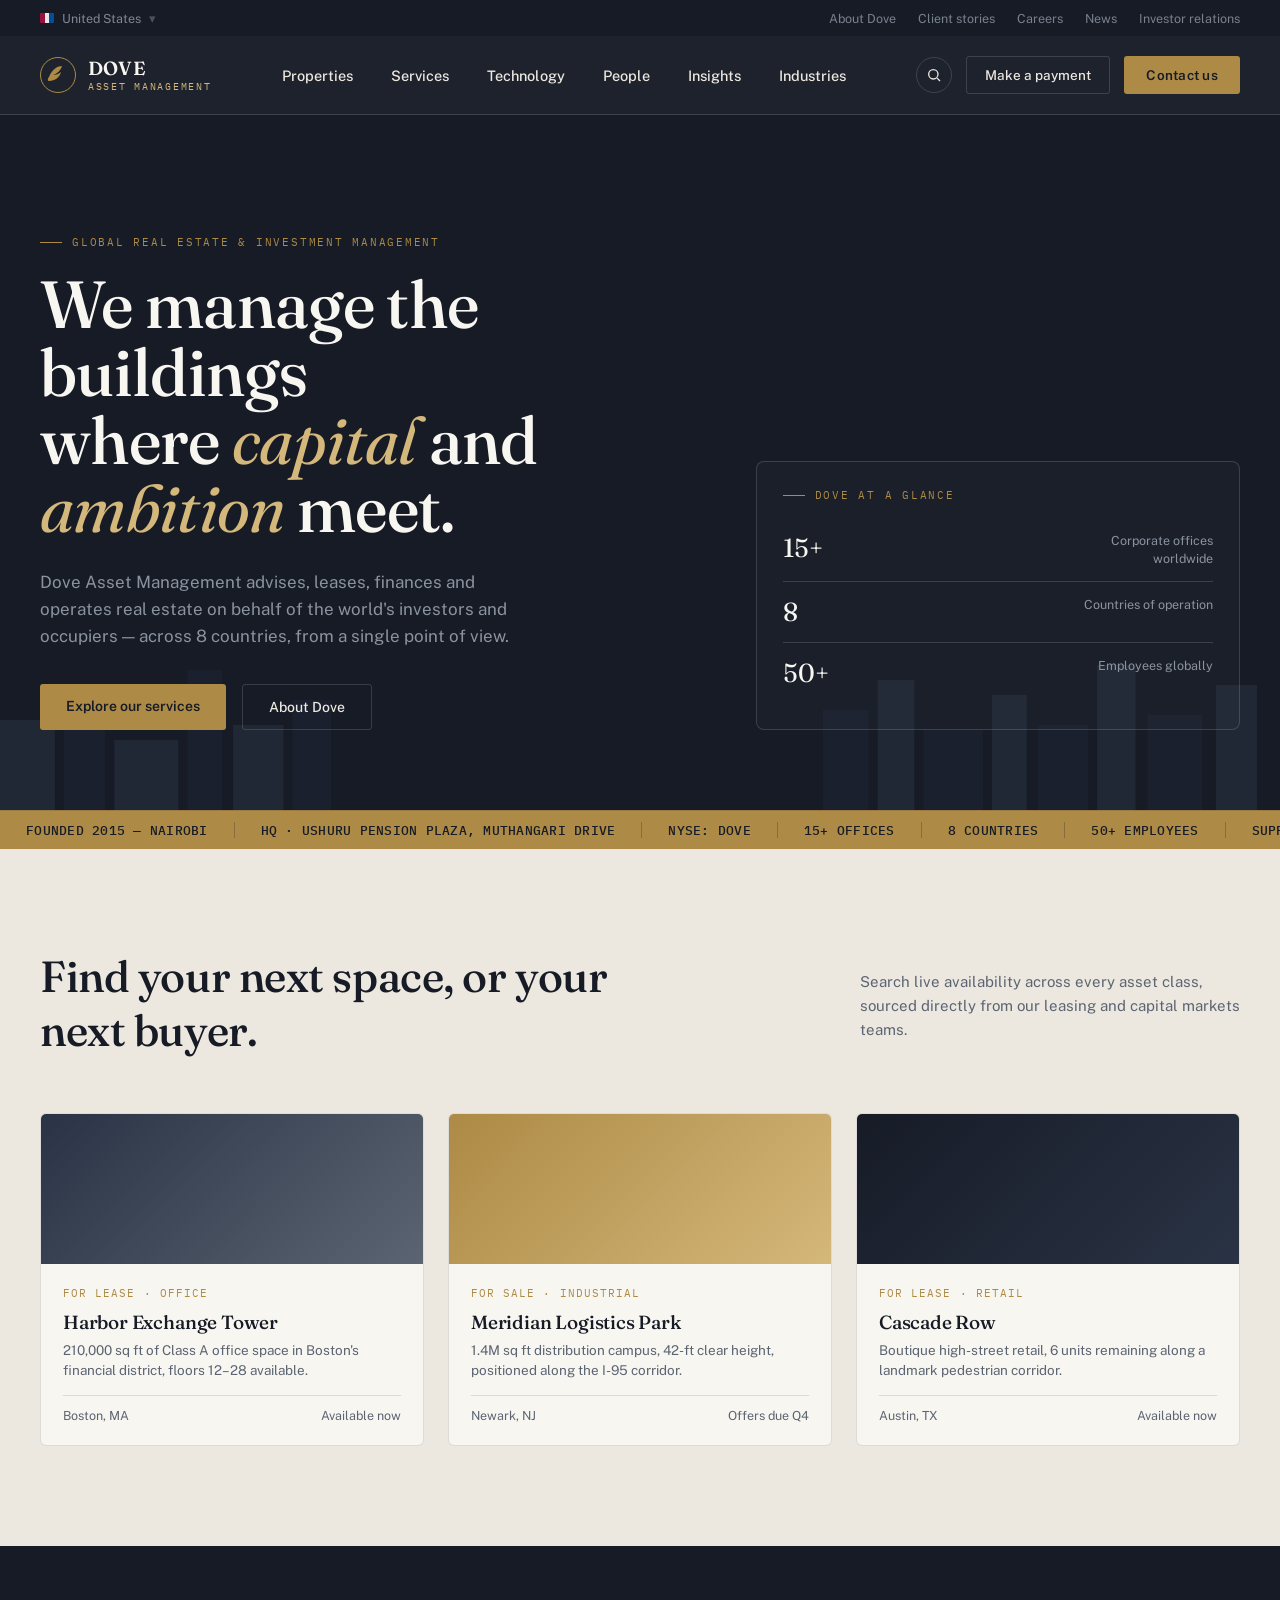
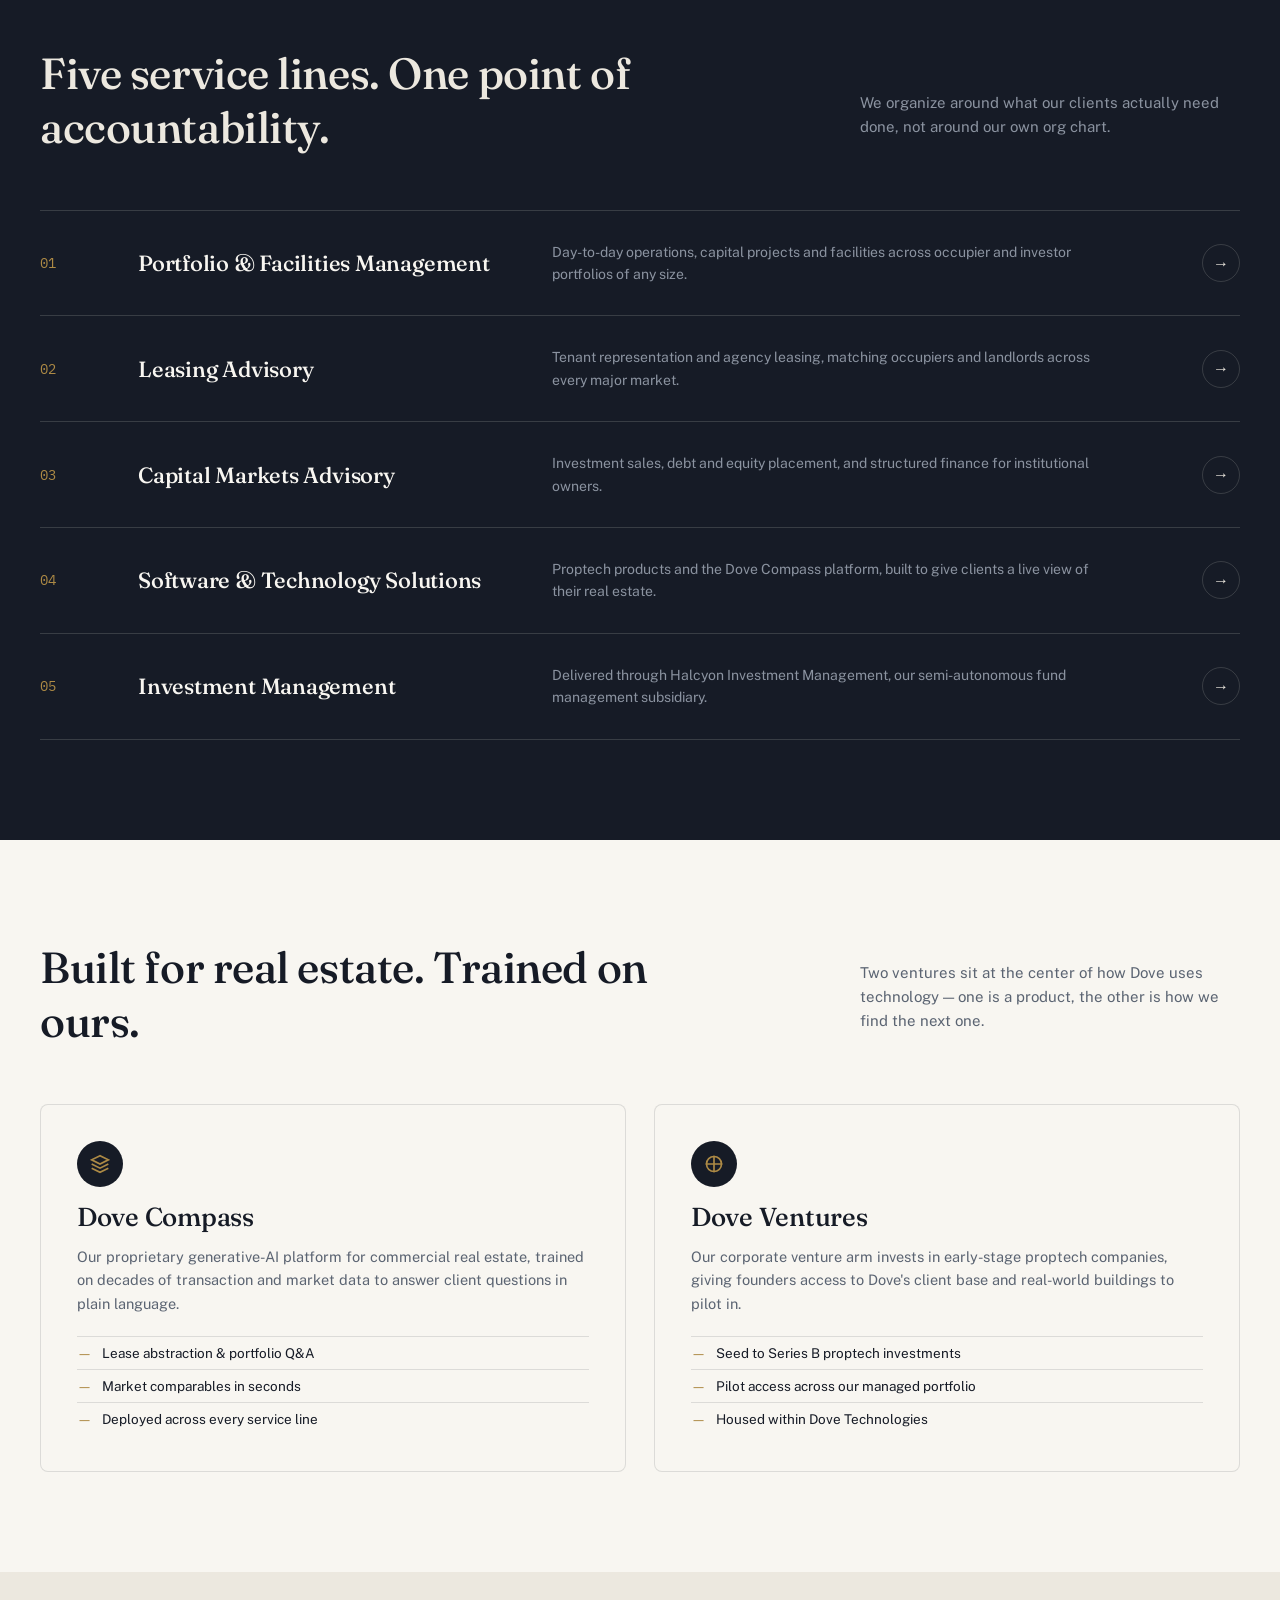
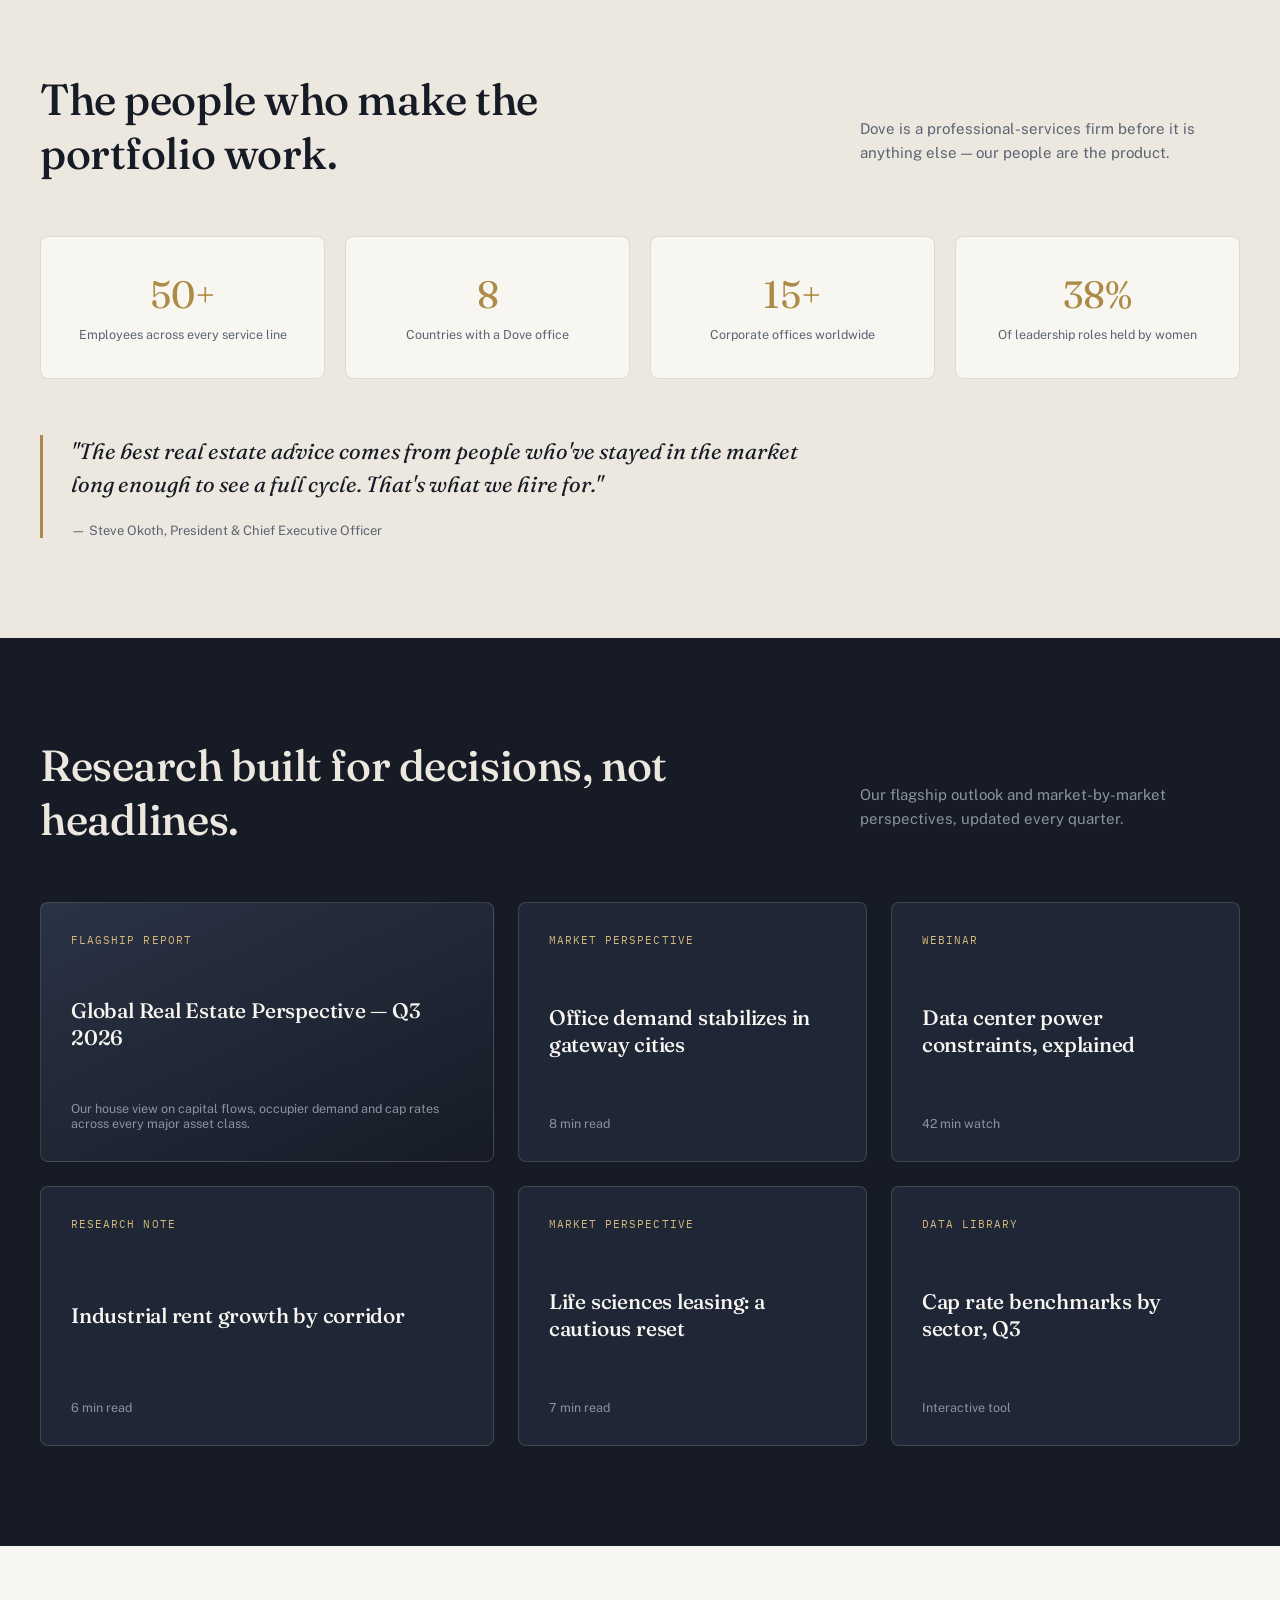
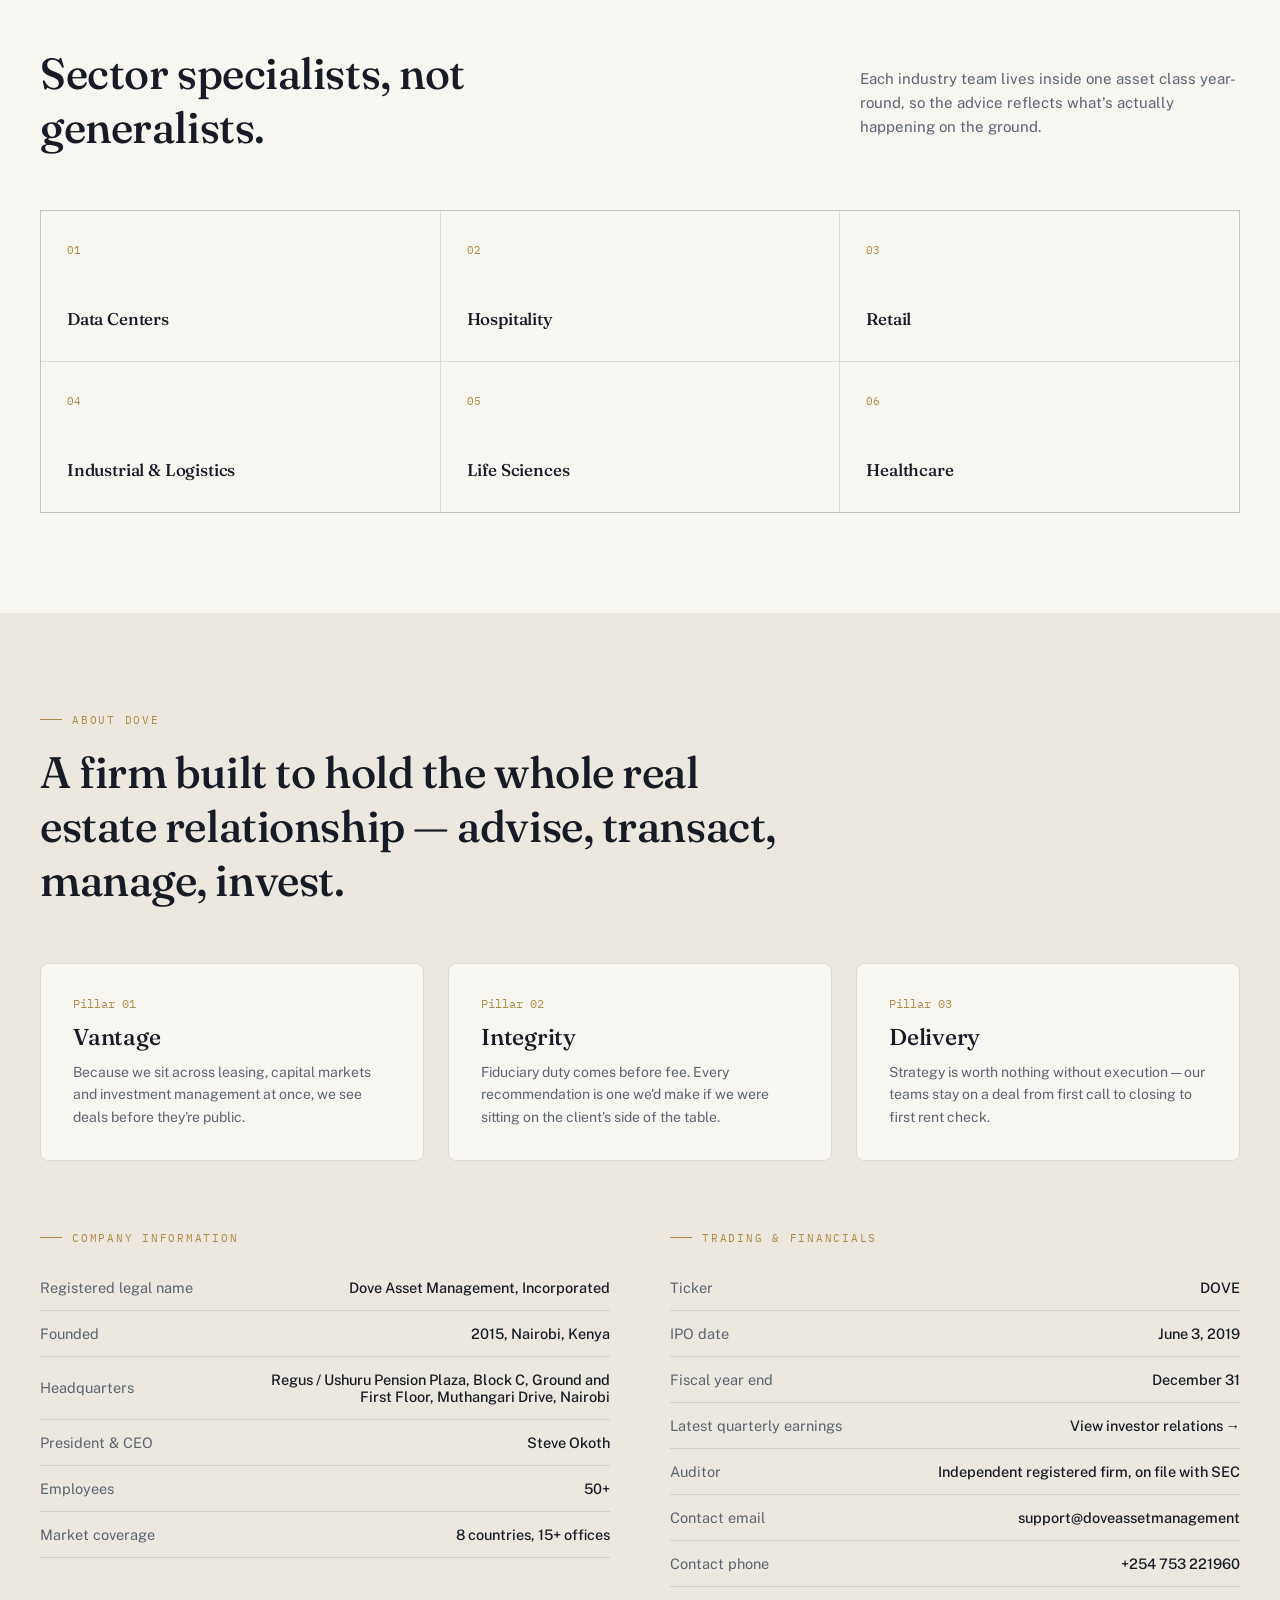
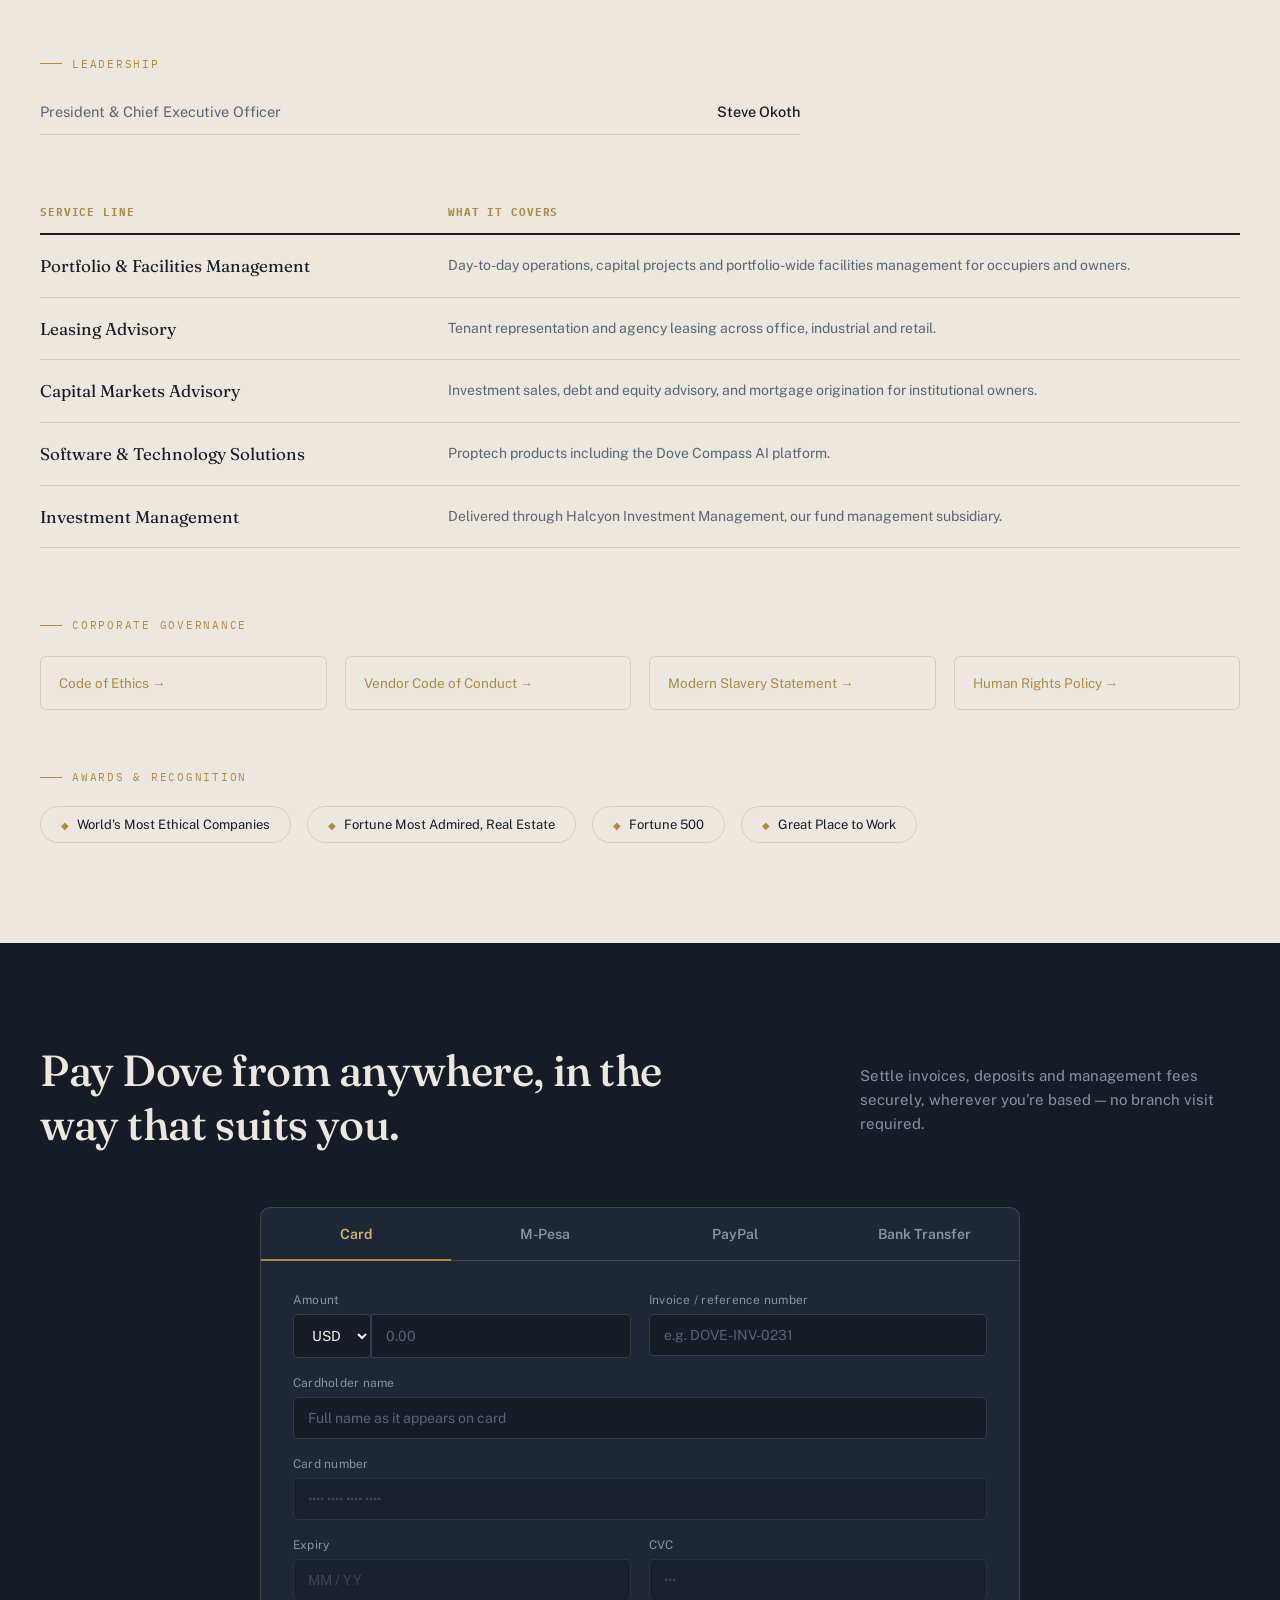
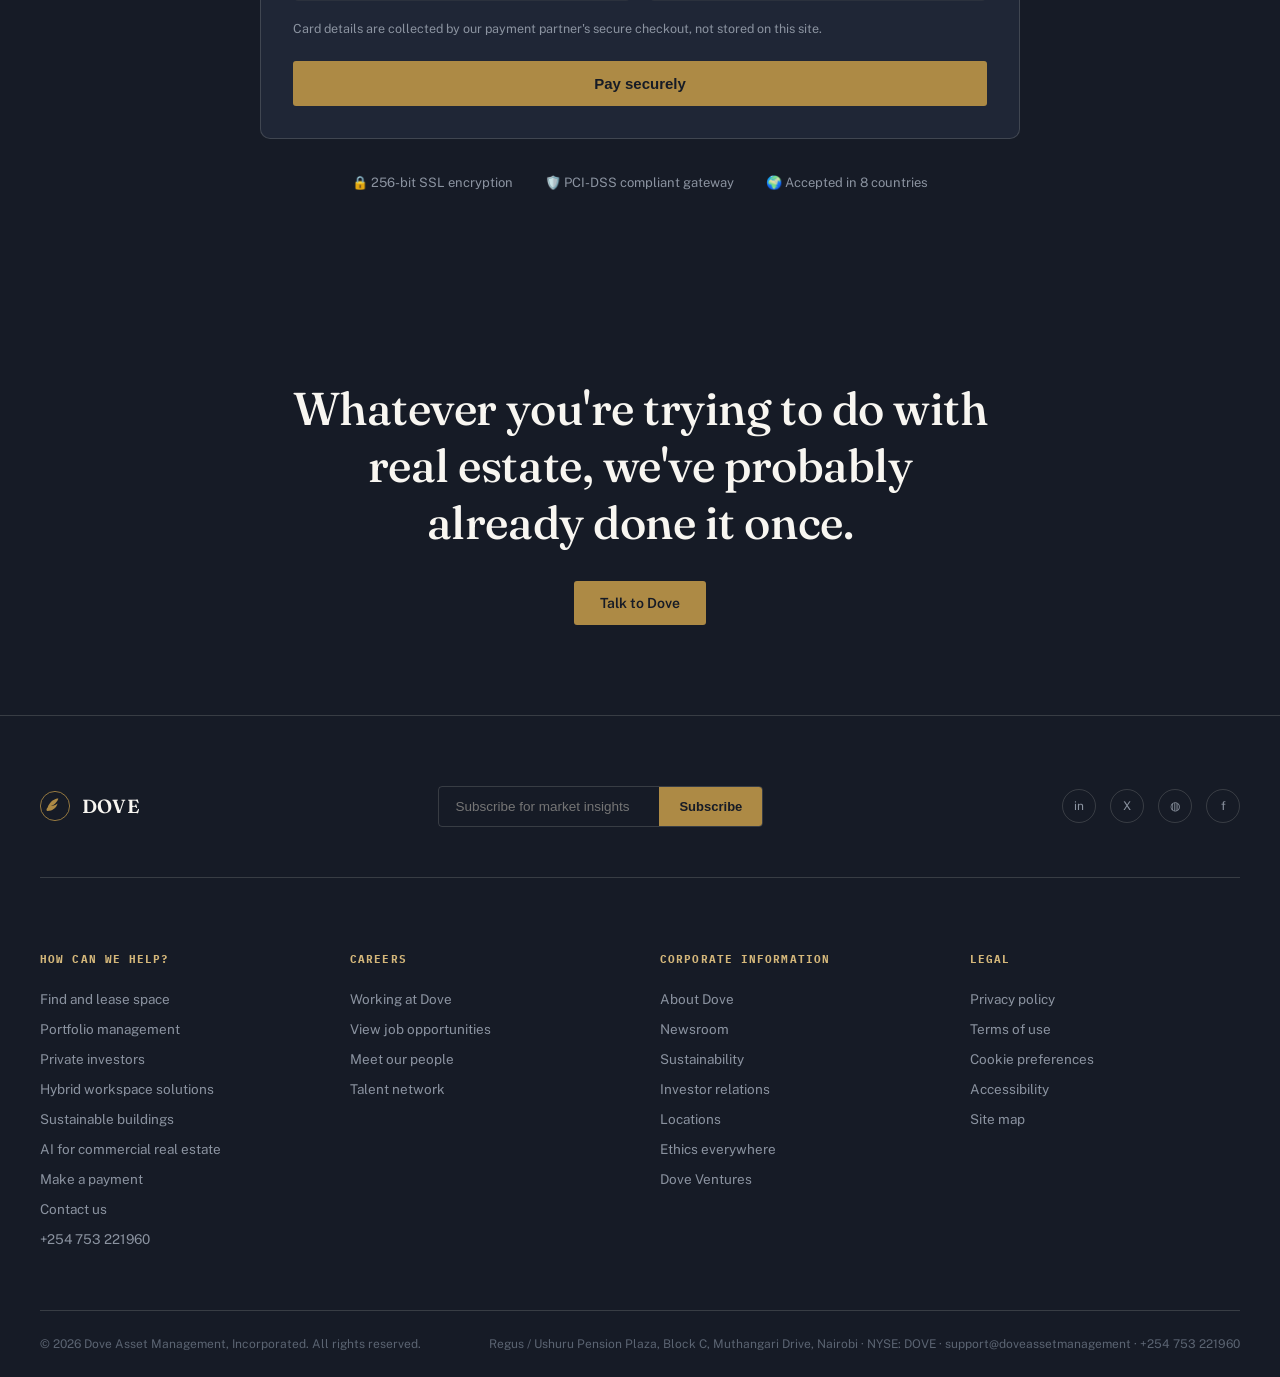
==== index.html @ ba1fab43 "Add files via upload" ====
<!DOCTYPE html>
<html lang="en">
<head>
<meta charset="UTF-8">
<meta name="viewport" content="width=device-width, initial-scale=1.0">
<title>Dove Asset Management — Global Real Estate &amp; Investment Management</title>
<link rel="preconnect" href="https://fonts.googleapis.com">
<link href="https://fonts.googleapis.com/css2?family=Fraunces:ital,opsz,wght@0,9..144,300;0,9..144,400;0,9..144,500;0,9..144,600;0,9..144,700;1,9..144,400&family=Public+Sans:wght@300;400;500;600;700&family=IBM+Plex+Mono:wght@400;500&display=swap" rel="stylesheet">
<link rel="stylesheet" href="css/style.css">
</head>
<body>

<div class="topbar">
  <div class="wrap">
    <div class="region"><span class="flag"></span> United States <span style="opacity:.5">▾</span></div>
    <div class="topbar-links">
      <a href="#about">About Dove</a>
      <a href="#insights">Client stories</a>
      <a href="#people">Careers</a>
      <a href="#insights">News</a>
      <a href="#about">Investor relations</a>
    </div>
  </div>
</div>

<header class="site" id="siteHeader">
  <div class="wrap nav-row">
    <a href="#home" class="logo">
      <svg width="36" height="36" viewBox="0 0 36 36" fill="none">
        <circle cx="18" cy="18" r="17.5" stroke="#AD8A45"/>
        <path d="M9 20c3-8 9-11 13-11-1 4-5 8-9 9 3 0 6-1 8-3-1 5-6 9-12 9-1 0-2-2 0-4z" fill="#AD8A45"/>
      </svg>
      <span class="logo-text">
        <span class="name">DOVE</span>
        <span class="tag">Asset Management</span>
      </span>
    </a>

    <nav class="main-menu">
      <div class="item">
        <a href="#properties">Properties</a>
        <div class="mega">
          <div>
            <h5>Find Space</h5>
            <ul>
              <li><a href="#properties">Search listings for lease</a></li>
              <li><a href="#properties">Search listings for sale</a></li>
              <li><a href="#properties">Office space</a></li>
              <li><a href="#properties">Industrial &amp; logistics</a></li>
              <li><a href="#properties">Retail space</a></li>
            </ul>
          </div>
          <div class="promo">
            <div class="eyebrow">Dove Marketplace</div>
            <p>Browse live availability across our markets, updated directly from our leasing teams.</p>
          </div>
        </div>
      </div>

      <div class="item">
        <a href="#services">Services</a>
        <div class="mega">
          <div>
            <h5>Service Lines</h5>
            <ul>
              <li><a href="#services">Portfolio &amp; Facilities Management</a></li>
              <li><a href="#services">Leasing Advisory</a></li>
              <li><a href="#services">Capital Markets Advisory</a></li>
              <li><a href="#services">Software &amp; Technology Solutions</a></li>
              <li><a href="#services">Investment Management</a></li>
            </ul>
          </div>
          <div class="promo">
            <div class="eyebrow">Halcyon IM</div>
            <p>Our institutional investment arm manages real assets on behalf of pension funds, sovereign wealth and endowments.</p>
          </div>
        </div>
      </div>

      <div class="item">
        <a href="#technology">Technology</a>
        <div class="mega">
          <div>
            <h5>Proptech</h5>
            <ul>
              <li><a href="#technology">Dove Compass — AI platform</a></li>
              <li><a href="#technology">Dove Ventures</a></li>
              <li><a href="#technology">Building intelligence tools</a></li>
              <li><a href="#technology">Portfolio analytics</a></li>
            </ul>
          </div>
          <div class="promo">
            <div class="eyebrow">Dove Compass</div>
            <p>A generative-AI platform trained on our transaction history, built to answer real estate questions in seconds.</p>
          </div>
        </div>
      </div>

      <div class="item">
        <a href="#people">People</a>
        <div class="mega">
          <div>
            <h5>Our People</h5>
            <ul>
              <li><a href="#people">Life at Dove</a></li>
              <li><a href="#people">Career stories</a></li>
              <li><a href="#people">Talent network</a></li>
              <li><a href="#people">Leadership</a></li>
            </ul>
          </div>
          <div class="promo">
            <div class="eyebrow">Talent Network</div>
            <p>Join a network of 50+ professionals working across 8 countries.</p>
          </div>
        </div>
      </div>

      <div class="item">
        <a href="#insights">Insights</a>
        <div class="mega">
          <div>
            <h5>Research</h5>
            <ul>
              <li><a href="#insights">Global Real Estate Perspective</a></li>
              <li><a href="#insights">Market perspectives</a></li>
              <li><a href="#insights">Webinars</a></li>
              <li><a href="#insights">Data library</a></li>
            </ul>
          </div>
          <div class="promo">
            <div class="eyebrow">Flagship Report</div>
            <p>Our quarterly outlook on capital flows, occupier demand and pricing across every major asset class.</p>
          </div>
        </div>
      </div>

      <div class="item">
        <a href="#industries">Industries</a>
        <div class="mega">
          <div>
            <h5>Sector Expertise</h5>
            <ul>
              <li><a href="#industries">Data centers</a></li>
              <li><a href="#industries">Hospitality</a></li>
              <li><a href="#industries">Retail</a></li>
              <li><a href="#industries">Industrial</a></li>
              <li><a href="#industries">Life sciences</a></li>
            </ul>
          </div>
          <div class="promo">
            <div class="eyebrow">Sector Desk</div>
            <p>Specialists who live inside one industry, not generalists spread across every asset type.</p>
          </div>
        </div>
      </div>
    </nav>

    <div class="nav-actions">
      <button class="icon-btn" aria-label="Search">
        <svg width="16" height="16" viewBox="0 0 24 24" fill="none" stroke="currentColor" stroke-width="2"><circle cx="11" cy="11" r="7"/><line x1="21" y1="21" x2="16.65" y2="16.65"/></svg>
      </button>
      <a href="#payments" class="btn-ghost" style="padding:10px 18px;font-size:13.5px;">Make a payment</a>
      <a href="mailto:support@doveassetmanagement" class="btn-contact" style="display:inline-flex;align-items:center;">Contact us</a>
      <button class="burger" aria-label="Menu">
        <svg width="24" height="24" viewBox="0 0 24 24" fill="none" stroke="currentColor" stroke-width="2"><line x1="3" y1="6" x2="21" y2="6"/><line x1="3" y1="12" x2="21" y2="12"/><line x1="3" y1="18" x2="21" y2="18"/></svg>
      </button>
    </div>
  </div>
</header>

<!-- ============ HERO ============ -->
<section class="hero" id="home">
  <div class="wrap">
    <div class="hero-grid">
      <div>
        <div class="eyebrow" style="margin-bottom:22px;">Global Real Estate &amp; Investment Management</div>
        <h1>We manage the buildings<br>where <em>capital</em> and<br><em>ambition</em> meet.</h1>
        <p class="lede">Dove Asset Management advises, leases, finances and operates real estate on behalf of the world's investors and occupiers — across 8 countries, from a single point of view.</p>
        <div class="hero-ctas">
          <a href="#services" class="btn-primary">Explore our services</a>
          <a href="#about" class="btn-ghost">About Dove</a>
        </div>
      </div>
      <div class="hero-panel">
        <div class="eyebrow">Dove at a glance</div>
        <div class="hero-stat-row"><span class="num mono">15+</span><span class="lbl">Corporate offices worldwide</span></div>
        <div class="hero-stat-row"><span class="num mono">8</span><span class="lbl">Countries of operation</span></div>
        <div class="hero-stat-row"><span class="num mono">50+</span><span class="lbl">Employees globally</span></div>
      </div>
    </div>
  </div>
  <svg class="skyline" viewBox="0 0 1400 180" preserveAspectRatio="none">
    <rect x="0" y="90" width="60" height="90" fill="#2A3345"/>
    <rect x="70" y="60" width="45" height="120" fill="#1F2636"/>
    <rect x="125" y="110" width="70" height="70" fill="#2A3345"/>
    <rect x="205" y="40" width="38" height="140" fill="#1F2636"/>
    <rect x="255" y="95" width="55" height="85" fill="#2A3345"/>
    <rect x="320" y="70" width="42" height="110" fill="#1F2636"/>
    <rect x="900" y="80" width="50" height="100" fill="#1F2636"/>
    <rect x="960" y="50" width="40" height="130" fill="#2A3345"/>
    <rect x="1010" y="100" width="65" height="80" fill="#1F2636"/>
    <rect x="1085" y="65" width="38" height="115" fill="#2A3345"/>
    <rect x="1135" y="95" width="55" height="85" fill="#1F2636"/>
    <rect x="1200" y="35" width="42" height="145" fill="#2A3345"/>
    <rect x="1255" y="85" width="60" height="95" fill="#1F2636"/>
    <rect x="1330" y="55" width="45" height="125" fill="#2A3345"/>
  </svg>
</section>

<div class="ticker-wrap">
  <div class="ticker">
    <span>FOUNDED 2015 — NAIROBI</span>
    <span>HQ · USHURU PENSION PLAZA, MUTHANGARI DRIVE</span>
    <span>NYSE: DOVE</span>
    <span>15+ OFFICES</span>
    <span>8 COUNTRIES</span>
    <span>50+ EMPLOYEES</span>
    <span>SUPPORT@DOVEASSETMANAGEMENT</span>
    <span>+254 753 221960</span>
    <span>FOUNDED 2015 — NAIROBI</span>
    <span>HQ · USHURU PENSION PLAZA, MUTHANGARI DRIVE</span>
    <span>NYSE: DOVE</span>
    <span>15+ OFFICES</span>
    <span>8 COUNTRIES</span>
    <span>50+ EMPLOYEES</span>
    <span>SUPPORT@DOVEASSETMANAGEMENT</span>
    <span>+254 753 221960</span>
  </div>
</div>

<!-- ============ PROPERTIES ============ -->
<section class="stone" id="properties">
  <div class="wrap">
    <div class="section-head reveal">
      <h2>Find your next space, or your next buyer.</h2>
      <p>Search live availability across every asset class, sourced directly from our leasing and capital markets teams.</p>
    </div>
    <div class="prop-grid">
      <div class="prop-card reveal">
        <div class="prop-thumb"></div>
        <div class="prop-body">
          <div class="prop-tag">For lease · Office</div>
          <h4>Harbor Exchange Tower</h4>
          <p>210,000 sq ft of Class A office space in Boston's financial district, floors 12–28 available.</p>
          <div class="prop-meta"><span>Boston, MA</span><span>Available now</span></div>
        </div>
      </div>
      <div class="prop-card reveal">
        <div class="prop-thumb"></div>
        <div class="prop-body">
          <div class="prop-tag">For sale · Industrial</div>
          <h4>Meridian Logistics Park</h4>
          <p>1.4M sq ft distribution campus, 42-ft clear height, positioned along the I-95 corridor.</p>
          <div class="prop-meta"><span>Newark, NJ</span><span>Offers due Q4</span></div>
        </div>
      </div>
      <div class="prop-card reveal">
        <div class="prop-thumb"></div>
        <div class="prop-body">
          <div class="prop-tag">For lease · Retail</div>
          <h4>Cascade Row</h4>
          <p>Boutique high-street retail, 6 units remaining along a landmark pedestrian corridor.</p>
          <div class="prop-meta"><span>Austin, TX</span><span>Available now</span></div>
        </div>
      </div>
    </div>
  </div>
</section>

<!-- ============ SERVICES ============ -->
<section class="dark" id="services">
  <div class="wrap">
    <div class="section-head reveal">
      <h2>Five service lines. One point of accountability.</h2>
      <p style="color:var(--slate-light);">We organize around what our clients actually need done, not around our own org chart.</p>
    </div>
    <div class="service-list">
      <div class="service-row reveal">
        <span class="idx">01</span>
        <h3>Portfolio &amp; Facilities Management</h3>
        <p>Day-to-day operations, capital projects and facilities across occupier and investor portfolios of any size.</p>
        <span class="arrow">→</span>
      </div>
      <div class="service-row reveal">
        <span class="idx">02</span>
        <h3>Leasing Advisory</h3>
        <p>Tenant representation and agency leasing, matching occupiers and landlords across every major market.</p>
        <span class="arrow">→</span>
      </div>
      <div class="service-row reveal">
        <span class="idx">03</span>
        <h3>Capital Markets Advisory</h3>
        <p>Investment sales, debt and equity placement, and structured finance for institutional owners.</p>
        <span class="arrow">→</span>
      </div>
      <div class="service-row reveal">
        <span class="idx">04</span>
        <h3>Software &amp; Technology Solutions</h3>
        <p>Proptech products and the Dove Compass platform, built to give clients a live view of their real estate.</p>
        <span class="arrow">→</span>
      </div>
      <div class="service-row reveal">
        <span class="idx">05</span>
        <h3>Investment Management</h3>
        <p>Delivered through Halcyon Investment Management, our semi-autonomous fund management subsidiary.</p>
        <span class="arrow">→</span>
      </div>
    </div>
  </div>
</section>

<!-- ============ TECHNOLOGY ============ -->
<section id="technology">
  <div class="wrap">
    <div class="section-head reveal">
      <h2>Built for real estate. Trained on ours.</h2>
      <p>Two ventures sit at the center of how Dove uses technology — one is a product, the other is how we find the next one.</p>
    </div>
    <div class="tech-grid">
      <div class="tech-card reveal">
        <div class="tech-mark"><svg width="20" height="20" viewBox="0 0 24 24" fill="none" stroke="#AD8A45" stroke-width="2"><path d="M12 2L2 7l10 5 10-5-10-5z"/><path d="M2 17l10 5 10-5"/><path d="M2 12l10 5 10-5"/></svg></div>
        <h3>Dove Compass</h3>
        <p>Our proprietary generative-AI platform for commercial real estate, trained on decades of transaction and market data to answer client questions in plain language.</p>
        <ul class="tech-list">
          <li>Lease abstraction &amp; portfolio Q&amp;A</li>
          <li>Market comparables in seconds</li>
          <li>Deployed across every service line</li>
        </ul>
      </div>
      <div class="tech-card reveal">
        <div class="tech-mark"><svg width="20" height="20" viewBox="0 0 24 24" fill="none" stroke="#AD8A45" stroke-width="2"><path d="M12 2v20M2 12h20"/><circle cx="12" cy="12" r="9"/></svg></div>
        <h3>Dove Ventures</h3>
        <p>Our corporate venture arm invests in early-stage proptech companies, giving founders access to Dove's client base and real-world buildings to pilot in.</p>
        <ul class="tech-list">
          <li>Seed to Series B proptech investments</li>
          <li>Pilot access across our managed portfolio</li>
          <li>Housed within Dove Technologies</li>
        </ul>
      </div>
    </div>
  </div>
</section>

<!-- ============ PEOPLE ============ -->
<section class="stone" id="people">
  <div class="wrap">
    <div class="section-head reveal">
      <h2>The people who make the portfolio work.</h2>
      <p>Dove is a professional-services firm before it is anything else — our people are the product.</p>
    </div>
    <div class="people-grid">
      <div class="people-stat reveal"><div class="n mono">50+</div><div class="l">Employees across every service line</div></div>
      <div class="people-stat reveal"><div class="n mono">8</div><div class="l">Countries with a Dove office</div></div>
      <div class="people-stat reveal"><div class="n mono">15+</div><div class="l">Corporate offices worldwide</div></div>
      <div class="people-stat reveal"><div class="n mono">38%</div><div class="l">Of leadership roles held by women</div></div>
    </div>
    <div class="people-quote reveal">
      <p>"The best real estate advice comes from people who've stayed in the market long enough to see a full cycle. That's what we hire for."</p>
      <span>— Steve Okoth, President &amp; Chief Executive Officer</span>
    </div>
  </div>
</section>

<!-- ============ INSIGHTS ============ -->
<section class="dark" id="insights">
  <div class="wrap">
    <div class="section-head reveal">
      <h2>Research built for decisions, not headlines.</h2>
      <p style="color:var(--slate-light);">Our flagship outlook and market-by-market perspectives, updated every quarter.</p>
    </div>
    <div class="insight-grid">
      <div class="insight-card feature reveal">
        <div class="type">Flagship Report</div>
        <h4>Global Real Estate Perspective — Q3 2026</h4>
        <div class="rd">Our house view on capital flows, occupier demand and cap rates across every major asset class.</div>
      </div>
      <div class="insight-card reveal">
        <div class="type">Market Perspective</div>
        <h4>Office demand stabilizes in gateway cities</h4>
        <div class="rd">8 min read</div>
      </div>
      <div class="insight-card reveal">
        <div class="type">Webinar</div>
        <h4>Data center power constraints, explained</h4>
        <div class="rd">42 min watch</div>
      </div>
      <div class="insight-card reveal">
        <div class="type">Research Note</div>
        <h4>Industrial rent growth by corridor</h4>
        <div class="rd">6 min read</div>
      </div>
      <div class="insight-card reveal">
        <div class="type">Market Perspective</div>
        <h4>Life sciences leasing: a cautious reset</h4>
        <div class="rd">7 min read</div>
      </div>
      <div class="insight-card reveal">
        <div class="type">Data Library</div>
        <h4>Cap rate benchmarks by sector, Q3</h4>
        <div class="rd">Interactive tool</div>
      </div>
    </div>
  </div>
</section>

<!-- ============ INDUSTRIES ============ -->
<section id="industries">
  <div class="wrap">
    <div class="section-head reveal">
      <h2>Sector specialists, not generalists.</h2>
      <p>Each industry team lives inside one asset class year-round, so the advice reflects what's actually happening on the ground.</p>
    </div>
    <div class="ind-grid">
      <div class="ind-card reveal"><span class="n">01</span><h4>Data Centers</h4></div>
      <div class="ind-card reveal"><span class="n">02</span><h4>Hospitality</h4></div>
      <div class="ind-card reveal"><span class="n">03</span><h4>Retail</h4></div>
      <div class="ind-card reveal"><span class="n">04</span><h4>Industrial &amp; Logistics</h4></div>
      <div class="ind-card reveal"><span class="n">05</span><h4>Life Sciences</h4></div>
      <div class="ind-card reveal"><span class="n">06</span><h4>Healthcare</h4></div>
    </div>
  </div>
</section>

<!-- ============ ABOUT ============ -->
<section class="stone" id="about">
  <div class="wrap">
    <div class="eyebrow reveal" style="margin-bottom:18px;">About Dove</div>
    <h2 class="reveal" style="font-size:clamp(28px,3.6vw,44px);max-width:760px;margin-bottom:56px;">A firm built to hold the whole real estate relationship — advise, transact, manage, invest.</h2>

    <div class="pillars">
      <div class="pillar reveal">
        <div class="pn mono">Pillar 01</div>
        <h3>Vantage</h3>
        <p>Because we sit across leasing, capital markets and investment management at once, we see deals before they're public.</p>
      </div>
      <div class="pillar reveal">
        <div class="pn mono">Pillar 02</div>
        <h3>Integrity</h3>
        <p>Fiduciary duty comes before fee. Every recommendation is one we'd make if we were sitting on the client's side of the table.</p>
      </div>
      <div class="pillar reveal">
        <div class="pn mono">Pillar 03</div>
        <h3>Delivery</h3>
        <p>Strategy is worth nothing without execution — our teams stay on a deal from first call to closing to first rent check.</p>
      </div>
    </div>

    <div class="about-cols">
      <div class="reveal">
        <div class="eyebrow" style="margin-bottom:20px;">Company Information</div>
        <table class="info-table">
          <tr><td>Registered legal name</td><td>Dove Asset Management, Incorporated</td></tr>
          <tr><td>Founded</td><td>2015, Nairobi, Kenya</td></tr>
          <tr><td>Headquarters</td><td>Regus / Ushuru Pension Plaza, Block C, Ground and First Floor, Muthangari Drive, Nairobi</td></tr>
          <tr><td>President &amp; CEO</td><td>Steve Okoth</td></tr>
          <tr><td>Employees</td><td>50+</td></tr>
          <tr><td>Market coverage</td><td>8 countries, 15+ offices</td></tr>
        </table>
      </div>
      <div class="reveal">
        <div class="eyebrow" style="margin-bottom:20px;">Trading &amp; Financials</div>
        <table class="info-table">
          <tr><td>Ticker</td><td>DOVE</td></tr>
          <tr><td>IPO date</td><td>June 3, 2019</td></tr>
          <tr><td>Fiscal year end</td><td>December 31</td></tr>
          <tr><td>Latest quarterly earnings</td><td>View investor relations →</td></tr>
          <tr><td>Auditor</td><td>Independent registered firm, on file with SEC</td></tr>
          <tr><td>Contact email</td><td>support@doveassetmanagement</td></tr>
          <tr><td>Contact phone</td><td>+254 753 221960</td></tr>
        </table>
      </div>
    </div>

    <div class="reveal" style="margin-top:70px;">
      <div class="eyebrow" style="margin-bottom:18px;">Leadership</div>
      <table class="info-table" style="max-width:760px;">
        <tr><td>President &amp; Chief Executive Officer</td><td>Steve Okoth</td></tr>
      </table>
    </div>

    <table class="svc-table reveal">
      <tr><th>Service Line</th><th>What it covers</th></tr>
      <tr><td>Portfolio &amp; Facilities Management</td><td>Day-to-day operations, capital projects and portfolio-wide facilities management for occupiers and owners.</td></tr>
      <tr><td>Leasing Advisory</td><td>Tenant representation and agency leasing across office, industrial and retail.</td></tr>
      <tr><td>Capital Markets Advisory</td><td>Investment sales, debt and equity advisory, and mortgage origination for institutional owners.</td></tr>
      <tr><td>Software &amp; Technology Solutions</td><td>Proptech products including the Dove Compass AI platform.</td></tr>
      <tr><td>Investment Management</td><td>Delivered through Halcyon Investment Management, our fund management subsidiary.</td></tr>
    </table>

    <div class="reveal" style="margin-top:70px;">
      <div class="eyebrow" style="margin-bottom:18px;">Corporate Governance</div>
      <div class="gov-grid">
        <div class="gov-item"><a href="#">Code of Ethics →</a></div>
        <div class="gov-item"><a href="#">Vendor Code of Conduct →</a></div>
        <div class="gov-item"><a href="#">Modern Slavery Statement →</a></div>
        <div class="gov-item"><a href="#">Human Rights Policy →</a></div>
      </div>
    </div>

    <div class="reveal" style="margin-top:60px;">
      <div class="eyebrow" style="margin-bottom:18px;">Awards &amp; Recognition</div>
      <div class="awards-row">
        <div class="award-chip">World's Most Ethical Companies</div>
        <div class="award-chip">Fortune Most Admired, Real Estate</div>
        <div class="award-chip">Fortune 500</div>
        <div class="award-chip">Great Place to Work</div>
      </div>
    </div>
  </div>
</section>

<!-- ============ PAYMENTS ============ -->
<!-- DEVELOPER NOTE: The bank transfer details below are real (Cooperative Bank of
     Kenya). The M-Pesa Paybill number is still a PLACEHOLDER — replace it once
     you've registered with a mobile money gateway. See README.md → "Wiring up
     real payments" for how to connect an actual checkout to Card / M-Pesa / PayPal
     (Stripe / Flutterwave / Paystack / M-Pesa Daraja / PayPal). -->
<section class="dark" id="payments">
  <div class="wrap">
    <div class="section-head reveal">
      <h2>Pay Dove from anywhere, in the way that suits you.</h2>
      <p style="color:var(--slate-light);">Settle invoices, deposits and management fees securely, wherever you're based — no branch visit required.</p>
    </div>

    <div class="pay-card reveal">
      <div class="pay-tabs" role="tablist">
        <button class="pay-tab active" data-tab="card" role="tab" aria-selected="true">Card</button>
        <button class="pay-tab" data-tab="mpesa" role="tab" aria-selected="false">M-Pesa</button>
        <button class="pay-tab" data-tab="paypal" role="tab" aria-selected="false">PayPal</button>
        <button class="pay-tab" data-tab="bank" role="tab" aria-selected="false">Bank Transfer</button>
      </div>

      <div class="pay-panels">

        <!-- CARD -->
        <div class="pay-panel active" data-panel="card">
          <div class="pay-grid">
            <div class="pay-field">
              <label>Amount</label>
              <div class="pay-amount">
                <select class="pay-currency">
                  <option>USD</option>
                  <option>KES</option>
                  <option>EUR</option>
                  <option>GBP</option>
                </select>
                <input type="text" inputmode="decimal" placeholder="0.00">
              </div>
            </div>
            <div class="pay-field">
              <label>Invoice / reference number</label>
              <input type="text" placeholder="e.g. DOVE-INV-0231">
            </div>
            <div class="pay-field full">
              <label>Cardholder name</label>
              <input type="text" placeholder="Full name as it appears on card">
            </div>
            <div class="pay-field full">
              <label>Card number</label>
              <input type="text" placeholder="•••• •••• •••• ••••" disabled>
            </div>
            <div class="pay-field">
              <label>Expiry</label>
              <input type="text" placeholder="MM / YY" disabled>
            </div>
            <div class="pay-field">
              <label>CVC</label>
              <input type="text" placeholder="•••" disabled>
            </div>
          </div>
          <p class="pay-note">Card details are collected by our payment partner's secure checkout, not stored on this site.</p>
          <button class="btn-primary pay-submit" type="button">Pay securely</button>
        </div>

        <!-- MPESA -->
        <div class="pay-panel" data-panel="mpesa">
          <div class="mpesa-steps">
            <div class="mpesa-step"><span>1</span>Go to <strong>M-Pesa</strong> → <strong>Lipa na M-Pesa</strong> → <strong>Pay Bill</strong></div>
            <div class="mpesa-step"><span>2</span>Business number: <strong class="mono">[Paybill No.]</strong></div>
            <div class="mpesa-step"><span>3</span>Account number: enter your <strong>invoice / reference number</strong></div>
            <div class="mpesa-step"><span>4</span>Enter amount, confirm with your M-Pesa PIN</div>
          </div>
          <div class="pay-grid" style="margin-top:22px;">
            <div class="pay-field">
              <label>Phone number</label>
              <input type="tel" placeholder="07XX XXX XXX">
            </div>
            <div class="pay-field">
              <label>Amount (KES)</label>
              <input type="text" inputmode="decimal" placeholder="0.00">
            </div>
          </div>
          <p class="pay-note">Prefer not to dial the menu manually? Enter your number above and we'll send an STK push prompt to your phone.</p>
          <button class="btn-primary pay-submit" type="button">Send M-Pesa prompt</button>
        </div>

        <!-- PAYPAL -->
        <div class="pay-panel" data-panel="paypal">
          <div class="paypal-box">
            <div class="paypal-mark">PayPal</div>
            <p>Pay from your PayPal balance, linked bank account, or card — ideal for clients outside East Africa. You'll be redirected to PayPal to complete payment securely, then returned to Dove.</p>
            <div class="pay-grid">
              <div class="pay-field">
                <label>Amount</label>
                <div class="pay-amount">
                  <select class="pay-currency"><option>USD</option><option>EUR</option><option>GBP</option></select>
                  <input type="text" inputmode="decimal" placeholder="0.00">
                </div>
              </div>
              <div class="pay-field">
                <label>Invoice / reference number</label>
                <input type="text" placeholder="e.g. DOVE-INV-0231">
              </div>
            </div>
            <button class="btn-primary pay-submit" type="button">Continue to PayPal</button>
          </div>
        </div>

        <!-- BANK TRANSFER -->
        <div class="pay-panel" data-panel="bank">
          <div class="bank-grid">
            <div class="bank-row"><span>Account name</span><strong>DOVE ASSET MANAGEMENT</strong> <button class="copy-btn" data-copy="DOVE ASSET MANAGEMENT">Copy</button></div>
            <div class="bank-row"><span>Bank</span><strong>Cooperative Bank of Kenya</strong></div>
            <div class="bank-row"><span>Branch</span><strong>Kangemi Branch</strong></div>
            <div class="bank-row"><span>Account number</span><strong class="mono">01192763735500</strong> <button class="copy-btn" data-copy="01192763735500">Copy</button></div>
            <div class="bank-row"><span>Bank code</span><strong class="mono">11000</strong></div>
            <div class="bank-row"><span>SWIFT / BIC</span><strong class="mono">KCOOKENA</strong> <button class="copy-btn" data-copy="KCOOKENA">Copy</button></div>
            <div class="bank-row"><span>Reference</span><strong>Your invoice number</strong></div>
          </div>
          <p class="pay-note">International transfers usually clear in 1–3 business days. Please email your payment slip to <a href="mailto:support@doveassetmanagement" style="color:var(--brass-light);">support@doveassetmanagement</a> so we can match it to your account.</p>
        </div>

      </div>
    </div>

    <div class="pay-trust reveal">
      <div class="pay-trust-item">🔒 256-bit SSL encryption</div>
      <div class="pay-trust-item">🛡️ PCI-DSS compliant gateway</div>
      <div class="pay-trust-item">🌍 Accepted in 8 countries</div>
    </div>
  </div>
</section>

<!-- ============ CTA ============ -->
<div class="cta-band">
  <div class="wrap">
    <h2>Whatever you're trying to do with real estate, we've probably already done it once.</h2>
    <a href="#" class="btn-primary">Talk to Dove</a>
  </div>
</div>

<!-- ============ FOOTER ============ -->
<footer>
  <div class="wrap">
    <div class="footer-top">
      <div class="logo">
        <svg width="30" height="30" viewBox="0 0 36 36" fill="none">
          <circle cx="18" cy="18" r="17.5" stroke="#AD8A45"/>
          <path d="M9 20c3-8 9-11 13-11-1 4-5 8-9 9 3 0 6-1 8-3-1 5-6 9-12 9-1 0-2-2 0-4z" fill="#AD8A45"/>
        </svg>
        <span class="logo-text"><span class="name" style="color:var(--paper);">DOVE</span></span>
      </div>
      <div class="newsletter">
        <input type="email" placeholder="Subscribe for market insights">
        <button>Subscribe</button>
      </div>
      <div class="social">
        <a href="#" aria-label="LinkedIn">in</a>
        <a href="#" aria-label="X">X</a>
        <a href="#" aria-label="Instagram">◍</a>
        <a href="#" aria-label="Facebook">f</a>
      </div>
    </div>

    <div class="footer-clusters">
      <div>
        <h5>How Can We Help?</h5>
        <ul>
          <li><a href="#properties">Find and lease space</a></li>
          <li><a href="#services">Portfolio management</a></li>
          <li><a href="#services">Private investors</a></li>
          <li><a href="#services">Hybrid workspace solutions</a></li>
          <li><a href="#industries">Sustainable buildings</a></li>
          <li><a href="#technology">AI for commercial real estate</a></li>
          <li><a href="#payments">Make a payment</a></li>
          <li><a href="mailto:support@doveassetmanagement">Contact us</a></li>
          <li><a href="tel:+254753221960">+254 753 221960</a></li>
        </ul>
      </div>
      <div>
        <h5>Careers</h5>
        <ul>
          <li><a href="#people">Working at Dove</a></li>
          <li><a href="#">View job opportunities</a></li>
          <li><a href="#people">Meet our people</a></li>
          <li><a href="#people">Talent network</a></li>
        </ul>
      </div>
      <div>
        <h5>Corporate Information</h5>
        <ul>
          <li><a href="#about">About Dove</a></li>
          <li><a href="#insights">Newsroom</a></li>
          <li><a href="#industries">Sustainability</a></li>
          <li><a href="#about">Investor relations</a></li>
          <li><a href="#">Locations</a></li>
          <li><a href="#about">Ethics everywhere</a></li>
          <li><a href="#technology">Dove Ventures</a></li>
        </ul>
      </div>
      <div>
        <h5>Legal</h5>
        <ul>
          <li><a href="#">Privacy policy</a></li>
          <li><a href="#">Terms of use</a></li>
          <li><a href="#">Cookie preferences</a></li>
          <li><a href="#">Accessibility</a></li>
          <li><a href="#">Site map</a></li>
        </ul>
      </div>
    </div>

    <div class="legal-strip">
      <span>© 2026 Dove Asset Management, Incorporated. All rights reserved.</span>
      <span>Regus / Ushuru Pension Plaza, Block C, Muthangari Drive, Nairobi · NYSE: DOVE · support@doveassetmanagement · +254 753 221960</span>
    </div>
  </div>
</footer>

<script src="js/script.js"></script>

</body>
</html>
---- css/style.css ----
:root{
  --ink:#161B26;
  --ink-2:#1F2636;
  --ink-3:#2A3345;
  --stone:#ECE8DF;
  --stone-2:#DFD9CA;
  --paper:#F8F6F1;
  --brass:#AD8A45;
  --brass-light:#D4B77A;
  --slate:#5B6472;
  --slate-light:#8B93A0;
  --white:#FFFFFF;
  --line-dark:rgba(236,232,223,0.16);
  --line-light:rgba(22,27,38,0.12);
  --maxw:1280px;
}
*{box-sizing:border-box;}
html{scroll-behavior:smooth;}
body{
  margin:0;
  background:var(--paper);
  color:var(--ink);
  font-family:'Public Sans',sans-serif;
  font-weight:400;
  -webkit-font-smoothing:antialiased;
}
h1,h2,h3,h4,.display{
  font-family:'Fraunces',serif;
  font-weight:500;
  letter-spacing:-0.01em;
  margin:0;
}
.mono{font-family:'IBM Plex Mono',monospace;}
a{color:inherit;text-decoration:none;}
img{max-width:100%;display:block;}
.wrap{max-width:var(--maxw);margin:0 auto;padding:0 40px;}
.eyebrow{
  font-family:'IBM Plex Mono',monospace;
  font-size:11px;
  letter-spacing:0.16em;
  text-transform:uppercase;
  color:var(--brass);
  display:flex;align-items:center;gap:10px;
}
.eyebrow::before{content:"";width:22px;height:1px;background:var(--brass);display:inline-block;}
@media(max-width:860px){.wrap{padding:0 22px;}}

/* ===== Reveal on scroll ===== */
.reveal{opacity:0;transform:translateY(18px);transition:opacity .7s ease,transform .7s ease;}
.reveal.in{opacity:1;transform:translateY(0);}
@media (prefers-reduced-motion:reduce){.reveal{opacity:1;transform:none;transition:none;}}

/* ===== Top utility bar ===== */
.topbar{
  background:var(--ink);
  color:var(--slate-light);
  font-size:12.5px;
}
.topbar .wrap{
  display:flex;justify-content:space-between;align-items:center;height:36px;
}
.topbar-links{display:flex;gap:22px;}
.topbar-links a{opacity:.85;transition:opacity .2s;}
.topbar-links a:hover{opacity:1;color:var(--brass-light);}
.region{display:flex;align-items:center;gap:8px;opacity:.9;}
.region .flag{width:14px;height:10px;background:linear-gradient(90deg,#a8123e 33%,#fff 33% 66%,#0055A4 66%);display:inline-block;border-radius:1px;}
@media(max-width:860px){.topbar{display:none;}}

/* ===== Header / nav ===== */
header.site{
  position:sticky;top:0;z-index:100;
  background:rgba(22,27,38,0.97);
  backdrop-filter:blur(8px);
  border-bottom:1px solid var(--line-dark);
  transition:box-shadow .3s;
}
header.site.scrolled{box-shadow:0 8px 24px rgba(0,0,0,.25);}
.nav-row{
  display:flex;align-items:center;justify-content:space-between;
  height:78px;color:var(--paper);
}
.logo{display:flex;align-items:center;gap:12px;}
.logo svg{flex-shrink:0;}
.logo-text{display:flex;flex-direction:column;line-height:1;}
.logo-text .name{font-family:'Fraunces',serif;font-size:19px;font-weight:600;letter-spacing:0.01em;}
.logo-text .tag{font-family:'IBM Plex Mono',monospace;font-size:9.5px;letter-spacing:0.18em;color:var(--brass-light);margin-top:4px;text-transform:uppercase;}

nav.main-menu{display:flex;gap:2px;}
nav.main-menu>.item{position:relative;}
nav.main-menu>.item>a{
  display:block;padding:12px 18px;font-size:14.5px;font-weight:500;
  color:var(--stone);border-radius:3px;transition:color .2s,background .2s;
}
nav.main-menu>.item>a:hover,nav.main-menu>.item.open>a{color:var(--brass-light);background:rgba(173,138,69,0.08);}

.mega{
  position:absolute;top:100%;left:50%;transform:translateX(-50%);
  min-width:640px;background:var(--paper);color:var(--ink);
  border-radius:6px;box-shadow:0 24px 48px rgba(0,0,0,.28);
  padding:28px 30px;display:none;
  border-top:2px solid var(--brass);
}
nav.main-menu>.item:hover .mega,nav.main-menu>.item.open .mega{display:grid;}
.mega{grid-template-columns:1.1fr 1fr;gap:32px;}
.mega h5{font-family:'IBM Plex Mono',monospace;font-size:10.5px;letter-spacing:.14em;text-transform:uppercase;color:var(--brass);margin:0 0 12px;}
.mega ul{list-style:none;margin:0;padding:0;}
.mega li a{display:block;padding:7px 0;font-size:14px;color:var(--ink);border-bottom:1px solid var(--line-light);}
.mega li:last-child a{border-bottom:none;}
.mega li a:hover{color:var(--brass);padding-left:4px;}
.mega .promo{background:var(--ink);color:var(--stone);border-radius:5px;padding:18px;}
.mega .promo .eyebrow{color:var(--brass-light);}
.mega .promo p{font-size:13px;line-height:1.5;color:var(--slate-light);margin:8px 0 0;}

.nav-actions{display:flex;align-items:center;gap:14px;}
.icon-btn{width:36px;height:36px;border-radius:50%;border:1px solid var(--line-dark);display:flex;align-items:center;justify-content:center;color:var(--stone);cursor:pointer;transition:border-color .2s,color .2s;background:none;}
.icon-btn:hover{border-color:var(--brass);color:var(--brass-light);}
.btn-contact{
  background:var(--brass);color:var(--ink);font-weight:600;font-size:13.5px;
  padding:11px 22px;border-radius:3px;letter-spacing:.02em;border:none;cursor:pointer;
  transition:background .2s;
}
.btn-contact:hover{background:var(--brass-light);}
.burger{display:none;background:none;border:none;color:var(--stone);cursor:pointer;}
@media(max-width:1080px){
  nav.main-menu{display:none;}
  .burger{display:block;}
}

/* ===== Hero ===== */
.hero{
  position:relative;background:var(--ink);color:var(--paper);overflow:hidden;
  padding:120px 0 0;
}
.hero-grid{
  display:grid;grid-template-columns:1.15fr .85fr;gap:60px;align-items:end;
  position:relative;z-index:2;padding-bottom:80px;
}
.hero h1{font-size:clamp(40px,5.2vw,70px);line-height:1.02;font-weight:500;}
.hero h1 em{font-style:italic;color:var(--brass-light);font-weight:400;}
.hero p.lede{font-size:17px;line-height:1.6;color:var(--slate-light);max-width:480px;margin:26px 0 34px;}
.hero-ctas{display:flex;gap:16px;flex-wrap:wrap;}
.btn-primary{background:var(--brass);color:var(--ink);padding:14px 26px;font-weight:600;font-size:14px;border-radius:3px;display:inline-block;transition:background .2s,transform .2s;}
.btn-primary:hover{background:var(--brass-light);transform:translateY(-1px);}
.btn-ghost{border:1px solid var(--line-dark);color:var(--stone);padding:14px 26px;font-weight:500;font-size:14px;border-radius:3px;display:inline-block;transition:border-color .2s;}
.btn-ghost:hover{border-color:var(--brass);}

.hero-panel{
  border:1px solid var(--line-dark);border-radius:8px;padding:26px;background:rgba(255,255,255,.02);
}
.hero-panel .eyebrow{margin-bottom:16px;}
.hero-stat-row{display:flex;justify-content:space-between;padding:14px 0;border-bottom:1px solid var(--line-dark);}
.hero-stat-row:last-child{border-bottom:none;}
.hero-stat-row .num{font-family:'Fraunces',serif;font-size:26px;color:var(--paper);}
.hero-stat-row .lbl{font-size:12.5px;color:var(--slate-light);max-width:150px;text-align:right;line-height:1.4;}

/* skyline signature */
.skyline{position:absolute;bottom:0;left:0;width:100%;height:180px;z-index:1;opacity:.5;}

@media(max-width:900px){.hero-grid{grid-template-columns:1fr;}}

/* ===== Ticker signature ===== */
.ticker-wrap{
  background:var(--brass);color:var(--ink);overflow:hidden;position:relative;border-top:1px solid rgba(0,0,0,.1);
}
.ticker{display:flex;white-space:nowrap;animation:scroll-ticker 42s linear infinite;padding:11px 0;}
@keyframes scroll-ticker{from{transform:translateX(0);}to{transform:translateX(-50%);}}
.ticker span{font-family:'IBM Plex Mono',monospace;font-size:12.5px;font-weight:500;padding:0 26px;border-right:1px solid rgba(22,27,38,.25);letter-spacing:.02em;}
@media (prefers-reduced-motion:reduce){.ticker{animation:none;overflow-x:auto;}}

/* ===== Section shells ===== */
section{padding:100px 0;}
section.dark{background:var(--ink);color:var(--stone);}
section.stone{background:var(--stone);}
.section-head{display:flex;justify-content:space-between;align-items:flex-end;gap:40px;margin-bottom:56px;flex-wrap:wrap;}
.section-head h2{font-size:clamp(28px,3.4vw,44px);max-width:640px;}
.section-head p{max-width:380px;font-size:15px;line-height:1.6;color:var(--slate);}
section.dark .section-head p{color:var(--slate-light);}

/* ===== Properties ===== */
.prop-grid{display:grid;grid-template-columns:repeat(3,1fr);gap:24px;}
.prop-card{background:var(--paper);border:1px solid var(--line-light);border-radius:6px;overflow:hidden;transition:transform .3s,box-shadow .3s;}
.prop-card:hover{transform:translateY(-6px);box-shadow:0 20px 40px rgba(22,27,38,.12);}
.prop-thumb{height:150px;position:relative;overflow:hidden;}
.prop-card:nth-child(1) .prop-thumb{background:linear-gradient(135deg,#2A3345,#5B6472);}
.prop-card:nth-child(2) .prop-thumb{background:linear-gradient(135deg,#AD8A45,#D4B77A);}
.prop-card:nth-child(3) .prop-thumb{background:linear-gradient(135deg,#161B26,#2A3345);}
.prop-body{padding:22px;}
.prop-tag{font-family:'IBM Plex Mono',monospace;font-size:10.5px;letter-spacing:.1em;text-transform:uppercase;color:var(--brass);}
.prop-body h4{font-size:19px;margin:10px 0 6px;}
.prop-body p{font-size:13.5px;color:var(--slate);margin:0 0 14px;line-height:1.5;}
.prop-meta{display:flex;justify-content:space-between;font-size:12.5px;color:var(--slate);border-top:1px solid var(--line-light);padding-top:12px;}
@media(max-width:900px){.prop-grid{grid-template-columns:1fr;}}

/* ===== Services ===== */
.service-list{border-top:1px solid var(--line-dark);}
.service-row{
  display:grid;grid-template-columns:70px 1fr 1.4fr 120px;gap:28px;align-items:center;
  padding:30px 0;border-bottom:1px solid var(--line-dark);transition:background .25s;
}
.service-row:hover{background:rgba(173,138,69,.05);}
.service-row .idx{font-family:'IBM Plex Mono',monospace;color:var(--brass);font-size:14px;}
.service-row h3{font-size:22px;color:var(--paper);}
.service-row p{font-size:14px;color:var(--slate-light);line-height:1.6;margin:0;}
.service-row .arrow{justify-self:end;width:38px;height:38px;border-radius:50%;border:1px solid var(--line-dark);display:flex;align-items:center;justify-content:center;transition:background .25s,border-color .25s;}
.service-row:hover .arrow{background:var(--brass);border-color:var(--brass);}
@media(max-width:800px){.service-row{grid-template-columns:1fr;gap:8px;}.service-row .arrow{display:none;}}

/* ===== Technology ===== */
.tech-grid{display:grid;grid-template-columns:1fr 1fr;gap:28px;}
.tech-card{border:1px solid var(--line-light);border-radius:8px;padding:36px;background:var(--paper);position:relative;}
.tech-card h3{font-size:26px;margin:14px 0 12px;}
.tech-card p{font-size:14.5px;line-height:1.65;color:var(--slate);margin:0 0 20px;}
.tech-mark{width:46px;height:46px;border-radius:50%;background:var(--ink);display:flex;align-items:center;justify-content:center;}
.tech-list{list-style:none;padding:0;margin:0;font-size:13.5px;color:var(--ink);}
.tech-list li{padding:8px 0;border-top:1px solid var(--line-light);display:flex;gap:10px;}
.tech-list li::before{content:"—";color:var(--brass);}
@media(max-width:860px){.tech-grid{grid-template-columns:1fr;}}

/* ===== People ===== */
.people-grid{display:grid;grid-template-columns:repeat(4,1fr);gap:20px;}
.people-stat{text-align:center;padding:34px 18px;border:1px solid var(--line-light);border-radius:8px;background:var(--paper);}
.people-stat .n{font-family:'Fraunces',serif;font-size:38px;color:var(--brass);}
.people-stat .l{font-size:12.5px;color:var(--slate);margin-top:8px;line-height:1.4;}
.people-quote{margin-top:56px;border-left:3px solid var(--brass);padding-left:28px;max-width:760px;}
.people-quote p{font-family:'Fraunces',serif;font-style:italic;font-size:22px;line-height:1.5;color:var(--ink);}
.people-quote span{display:block;margin-top:14px;font-size:13px;color:var(--slate);font-family:'Public Sans',sans-serif;font-style:normal;}
@media(max-width:860px){.people-grid{grid-template-columns:repeat(2,1fr);}}

/* ===== Insights ===== */
.insight-grid{display:grid;grid-template-columns:1.3fr 1fr 1fr;gap:24px;}
.insight-card{background:var(--ink-2);border-radius:8px;padding:30px;display:flex;flex-direction:column;justify-content:space-between;min-height:260px;border:1px solid var(--line-dark);transition:border-color .3s;}
.insight-card:hover{border-color:var(--brass);}
.insight-card.feature{background:linear-gradient(155deg,var(--ink-3),var(--ink));grid-row:span 1;}
.insight-card h4{font-size:21px;color:var(--paper);line-height:1.3;margin:14px 0;}
.insight-card .type{font-family:'IBM Plex Mono',monospace;font-size:10.5px;color:var(--brass-light);letter-spacing:.1em;text-transform:uppercase;}
.insight-card .rd{font-size:12.5px;color:var(--slate-light);}
@media(max-width:900px){.insight-grid{grid-template-columns:1fr;}}

/* ===== Industries ===== */
.ind-grid{display:grid;grid-template-columns:repeat(3,1fr);gap:1px;background:var(--line-light);border:1px solid var(--line-light);}
.ind-card{background:var(--paper);padding:32px 26px;min-height:150px;display:flex;flex-direction:column;justify-content:space-between;transition:background .25s;}
.ind-card:hover{background:var(--stone-2);}
.ind-card h4{font-size:17px;}
.ind-card .n{font-family:'IBM Plex Mono',monospace;font-size:11px;color:var(--brass);}
@media(max-width:860px){.ind-grid{grid-template-columns:1fr 1fr;}}
@media(max-width:520px){.ind-grid{grid-template-columns:1fr;}}

/* ===== About ===== */
.pillars{display:grid;grid-template-columns:repeat(3,1fr);gap:24px;margin-bottom:64px;}
.pillar{padding:32px;border-radius:8px;background:var(--paper);border:1px solid var(--line-light);}
.pillar .pn{font-family:'IBM Plex Mono',monospace;color:var(--brass);font-size:12px;}
.pillar h3{font-size:23px;margin:12px 0 10px;}
.pillar p{font-size:14px;color:var(--slate);line-height:1.6;margin:0;}

.info-table{width:100%;border-collapse:collapse;font-size:14.5px;}
.info-table tr{border-bottom:1px solid var(--line-light);}
.info-table td{padding:14px 0;}
.info-table td:first-child{color:var(--slate);width:38%;}
.info-table td:last-child{font-weight:500;text-align:right;}

.about-cols{display:grid;grid-template-columns:1fr 1fr;gap:60px;margin-top:70px;}
@media(max-width:900px){.about-cols{grid-template-columns:1fr;}}

.svc-table{width:100%;border-collapse:collapse;margin-top:70px;}
.svc-table th{text-align:left;font-family:'IBM Plex Mono',monospace;font-size:11px;text-transform:uppercase;letter-spacing:.08em;color:var(--brass);padding:0 0 14px;border-bottom:2px solid var(--ink);}
.svc-table td{padding:20px 0;border-bottom:1px solid var(--line-light);vertical-align:top;font-size:14px;}
.svc-table td:first-child{font-family:'Fraunces',serif;font-size:17px;width:34%;}
.svc-table td:last-child{color:var(--slate);line-height:1.55;}

.gov-grid{display:grid;grid-template-columns:repeat(4,1fr);gap:18px;margin-top:24px;}
.gov-item{border:1px solid var(--line-light);border-radius:6px;padding:18px;font-size:13.5px;}
.gov-item a{color:var(--brass);}
@media(max-width:860px){.gov-grid{grid-template-columns:1fr 1fr;}}

.awards-row{display:flex;gap:16px;flex-wrap:wrap;margin-top:22px;}
.award-chip{border:1px solid var(--line-light);border-radius:30px;padding:10px 20px;font-size:13px;color:var(--ink);display:flex;align-items:center;gap:8px;}
.award-chip::before{content:"◆";color:var(--brass);font-size:10px;}

/* ===== CTA band ===== */
.cta-band{background:var(--ink);color:var(--paper);padding:90px 0;text-align:center;}
.cta-band h2{font-size:clamp(28px,4vw,46px);max-width:700px;margin:0 auto 30px;}

/* ===== Footer ===== */
footer{background:var(--ink);color:var(--slate-light);border-top:1px solid var(--line-dark);padding-top:70px;}
.footer-top{display:flex;justify-content:space-between;align-items:center;padding-bottom:50px;border-bottom:1px solid var(--line-dark);flex-wrap:wrap;gap:24px;}
.footer-top .newsletter{display:flex;gap:0;border:1px solid var(--line-dark);border-radius:4px;overflow:hidden;}
.footer-top .newsletter input{background:none;border:none;padding:12px 16px;color:var(--paper);font-size:13.5px;width:220px;}
.footer-top .newsletter input:focus{outline:none;}
.footer-top .newsletter button{background:var(--brass);border:none;color:var(--ink);font-weight:600;font-size:13px;padding:0 20px;cursor:pointer;}
.social{display:flex;gap:14px;}
.social a{width:34px;height:34px;border:1px solid var(--line-dark);border-radius:50%;display:flex;align-items:center;justify-content:center;font-size:12px;transition:border-color .2s,color .2s;}
.social a:hover{border-color:var(--brass);color:var(--brass-light);}

.footer-clusters{display:grid;grid-template-columns:repeat(4,1fr);gap:40px;padding:56px 0;}
.footer-clusters h5{font-family:'IBM Plex Mono',monospace;font-size:11px;letter-spacing:.1em;text-transform:uppercase;color:var(--brass-light);margin-bottom:18px;}
.footer-clusters ul{list-style:none;margin:0;padding:0;}
.footer-clusters li{padding:7px 0;font-size:13.5px;}
.footer-clusters li a:hover{color:var(--brass-light);}
@media(max-width:900px){.footer-clusters{grid-template-columns:1fr 1fr;}}
@media(max-width:520px){.footer-clusters{grid-template-columns:1fr;}}

.legal-strip{border-top:1px solid var(--line-dark);padding:26px 0;display:flex;justify-content:space-between;align-items:center;font-size:12px;color:var(--slate);flex-wrap:wrap;gap:12px;}

/* ===== Payments ===== */
.pay-card{
  background:var(--ink-2);border:1px solid var(--line-dark);border-radius:10px;
  max-width:760px;margin:0 auto;overflow:hidden;
}
.pay-tabs{display:flex;border-bottom:1px solid var(--line-dark);}
.pay-tab{
  flex:1;background:none;border:none;color:var(--slate-light);font-family:'Public Sans',sans-serif;
  font-size:14px;font-weight:600;padding:18px 10px;cursor:pointer;position:relative;transition:color .2s;
}
.pay-tab::after{content:"";position:absolute;left:0;right:0;bottom:-1px;height:2px;background:var(--brass);transform:scaleX(0);transition:transform .25s;}
.pay-tab:hover{color:var(--paper);}
.pay-tab.active{color:var(--brass-light);}
.pay-tab.active::after{transform:scaleX(1);}

.pay-panels{padding:32px;}
.pay-panel{display:none;}
.pay-panel.active{display:block;animation:fadeIn .3s ease;}
@keyframes fadeIn{from{opacity:0;transform:translateY(6px);}to{opacity:1;transform:translateY(0);}}

.pay-grid{display:grid;grid-template-columns:1fr 1fr;gap:18px;}
.pay-field{display:flex;flex-direction:column;gap:7px;}
.pay-field.full{grid-column:1 / -1;}
.pay-field label{font-size:12px;color:var(--slate-light);letter-spacing:.02em;}
.pay-field input,.pay-field select,.pay-currency{
  background:var(--ink);border:1px solid var(--line-dark);border-radius:5px;
  color:var(--paper);padding:12px 14px;font-size:14px;font-family:'Public Sans',sans-serif;
}
.pay-field input:focus,.pay-field select:focus{outline:none;border-color:var(--brass);}
.pay-field input::placeholder{color:var(--slate);}
.pay-field input:disabled{opacity:.5;cursor:not-allowed;}
.pay-amount{display:flex;gap:0;}
.pay-currency{border-radius:5px 0 0 5px;border-right:none;width:78px;flex-shrink:0;}
.pay-amount input{border-radius:0 5px 5px 0;flex:1;}

.pay-note{font-size:12.5px;color:var(--slate-light);line-height:1.55;margin:18px 0 22px;}
.pay-submit{width:100%;text-align:center;border:none;cursor:pointer;font-size:15px;}

.mpesa-steps{display:flex;flex-direction:column;gap:12px;}
.mpesa-step{display:flex;gap:14px;align-items:flex-start;font-size:14px;color:var(--stone);line-height:1.5;}
.mpesa-step span{
  flex-shrink:0;width:24px;height:24px;border-radius:50%;background:var(--brass);color:var(--ink);
  font-family:'IBM Plex Mono',monospace;font-size:12px;font-weight:700;display:flex;align-items:center;justify-content:center;
}

.paypal-box{text-align:left;}
.paypal-mark{
  display:inline-block;font-family:'Fraunces',serif;font-weight:700;font-style:italic;font-size:22px;
  color:#00457C;background:var(--paper);padding:6px 14px;border-radius:5px;margin-bottom:16px;
}
.paypal-box p{font-size:14px;color:var(--slate-light);line-height:1.6;margin:0 0 22px;}

.bank-grid{display:flex;flex-direction:column;}
.bank-row{display:flex;justify-content:space-between;align-items:center;padding:14px 0;border-bottom:1px solid var(--line-dark);font-size:14px;color:var(--slate-light);gap:12px;}
.bank-row strong{color:var(--paper);font-weight:500;}
.bank-row:last-child{border-bottom:none;}
.copy-btn{
  background:none;border:1px solid var(--line-dark);color:var(--brass-light);border-radius:4px;
  font-size:11px;padding:5px 10px;cursor:pointer;font-family:'IBM Plex Mono',monospace;
  transition:border-color .2s,background .2s;
}
.copy-btn:hover{border-color:var(--brass);background:rgba(173,138,69,.08);}
.copy-btn.copied{color:#8FBF8F;border-color:#8FBF8F;}

.pay-trust{display:flex;justify-content:center;gap:32px;margin-top:36px;flex-wrap:wrap;}
.pay-trust-item{font-size:13px;color:var(--slate-light);}

@media(max-width:600px){
  .pay-tabs{flex-wrap:wrap;}
  .pay-tab{flex:1 1 50%;font-size:13px;padding:14px 8px;}
  .pay-grid{grid-template-columns:1fr;}
  .pay-panels{padding:24px 20px;}
}
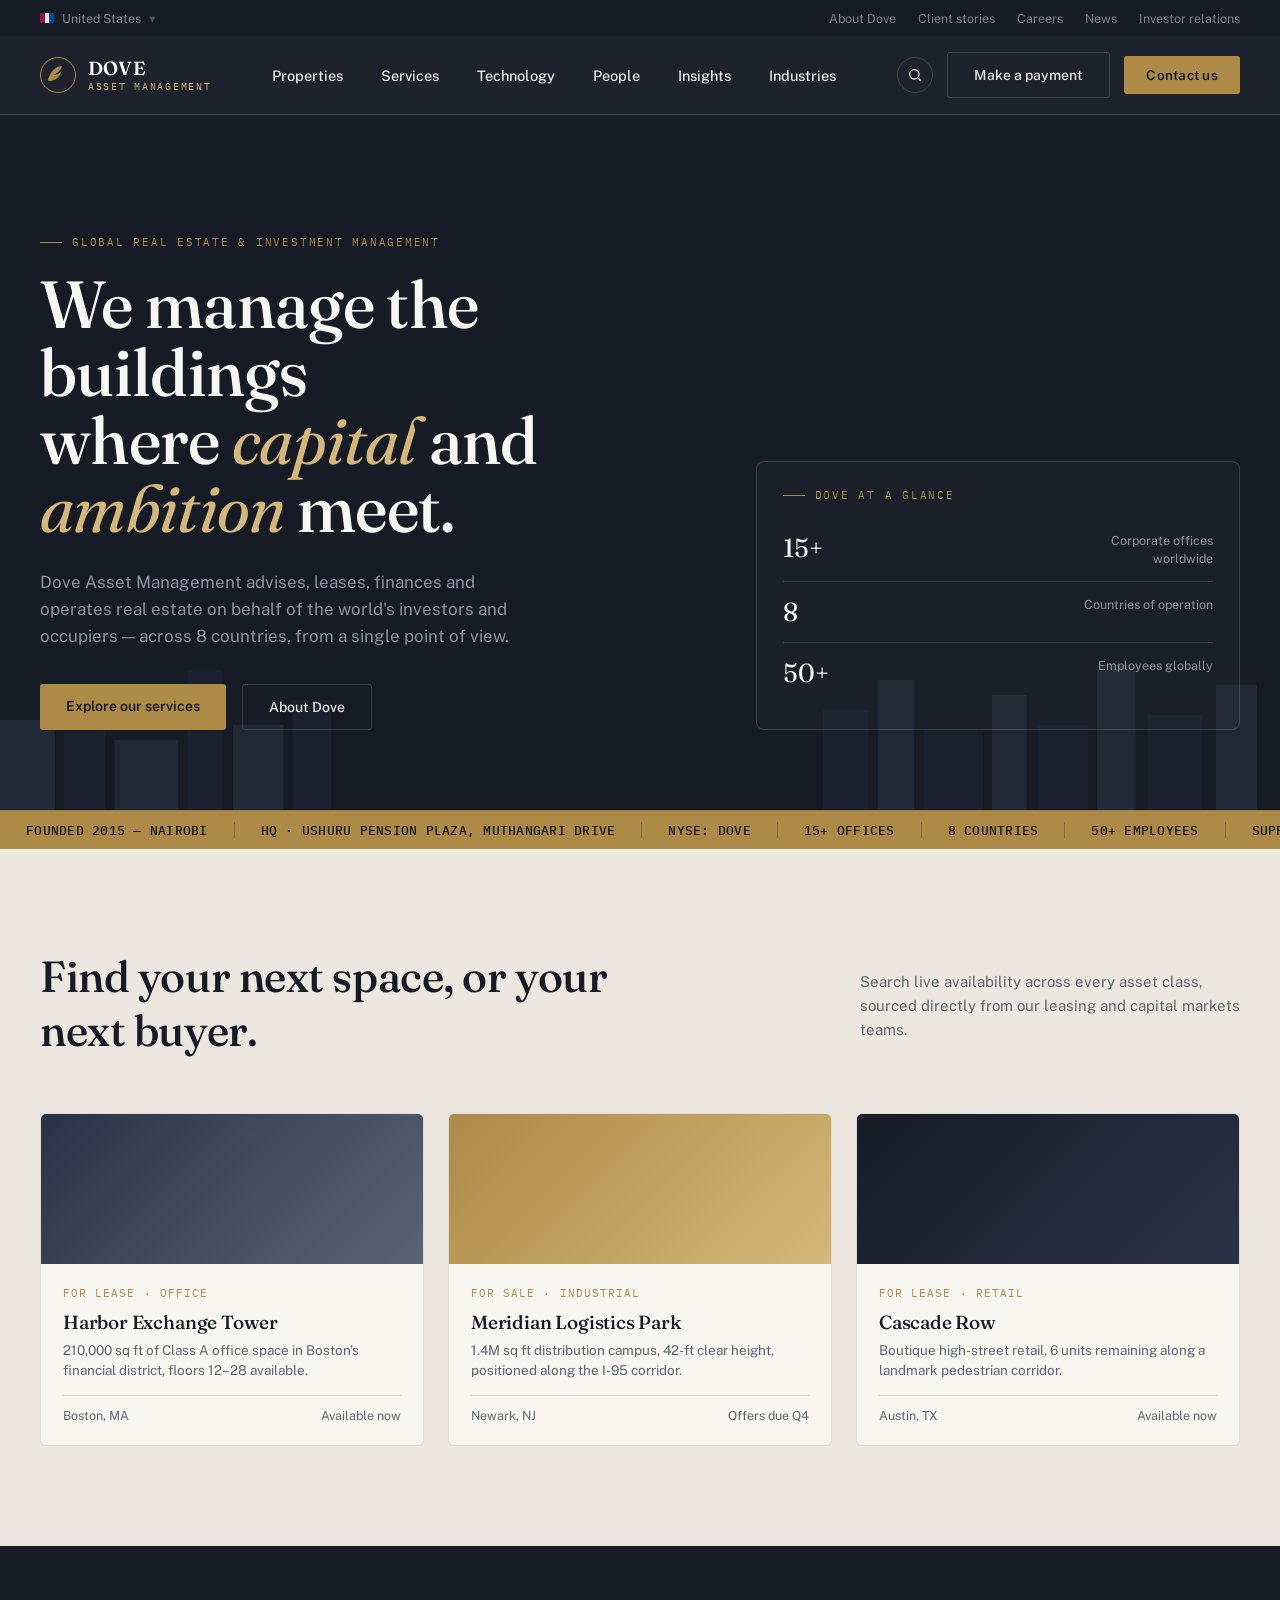
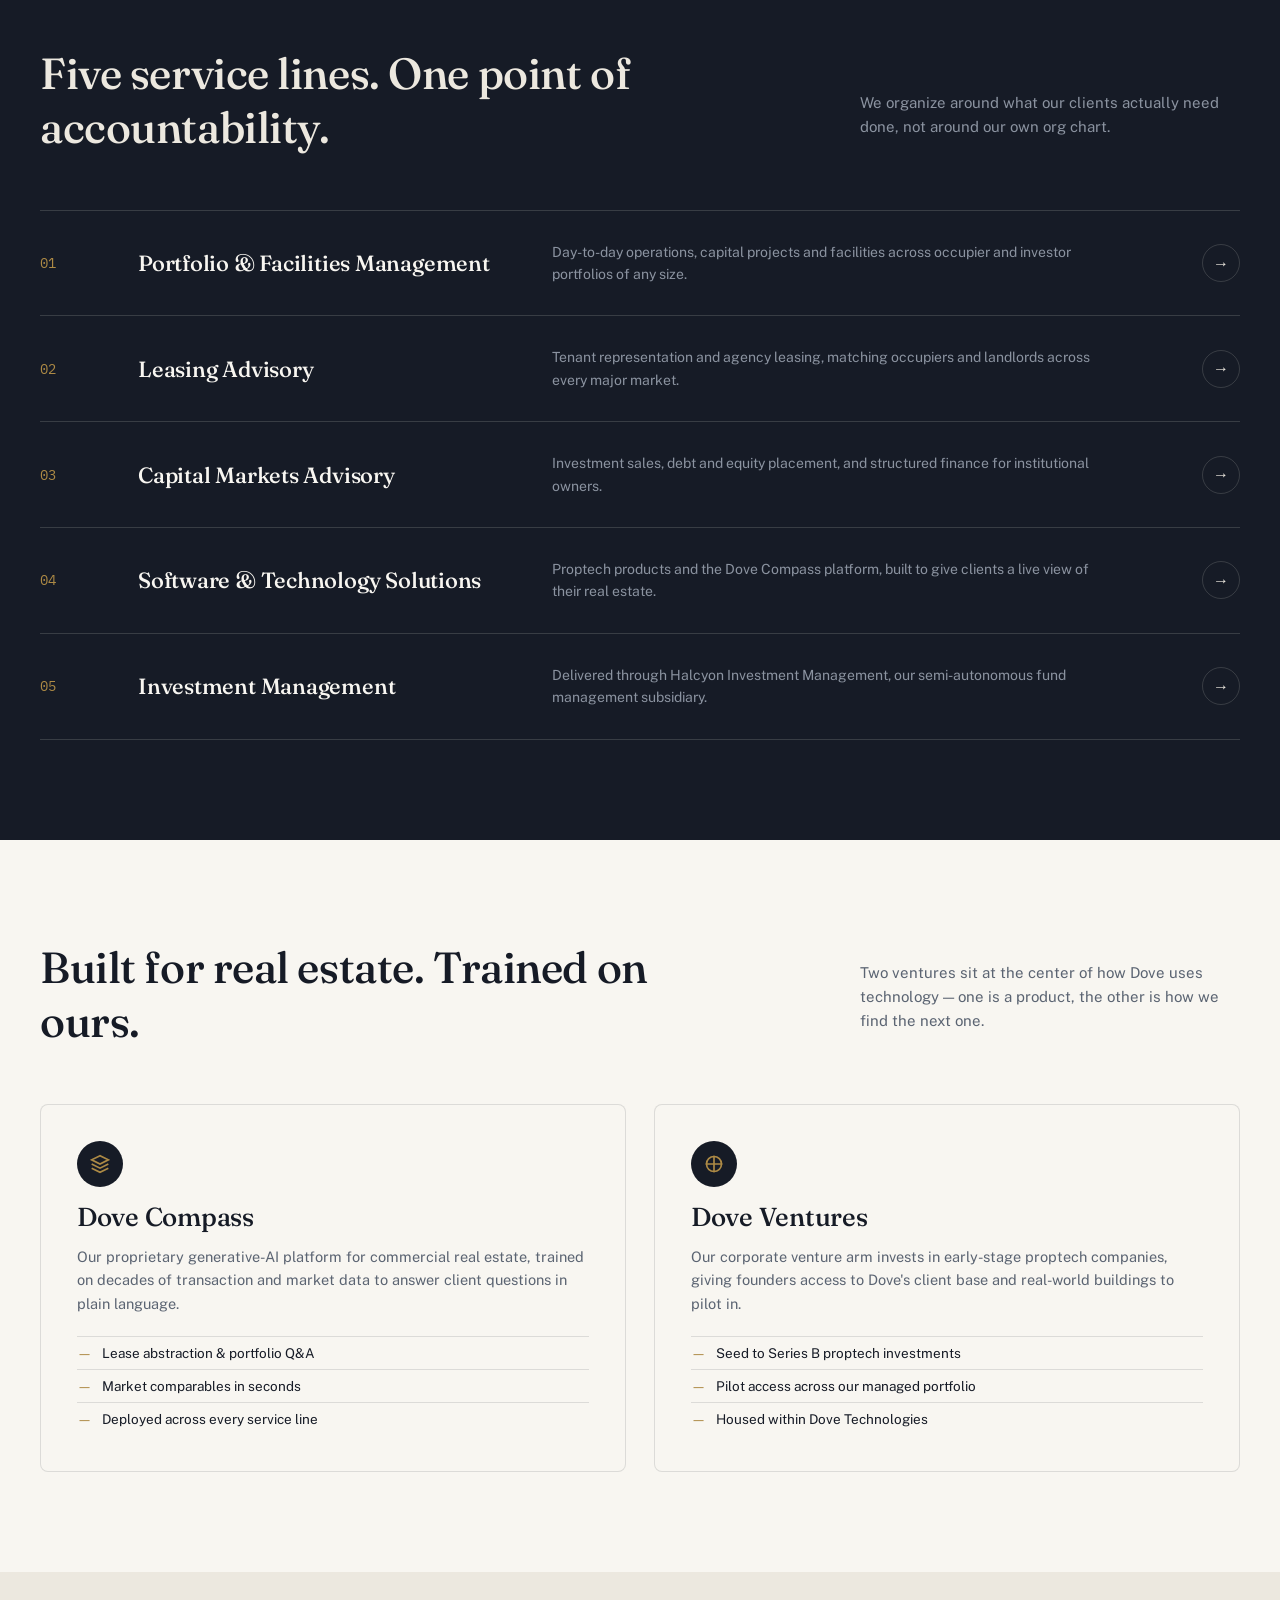
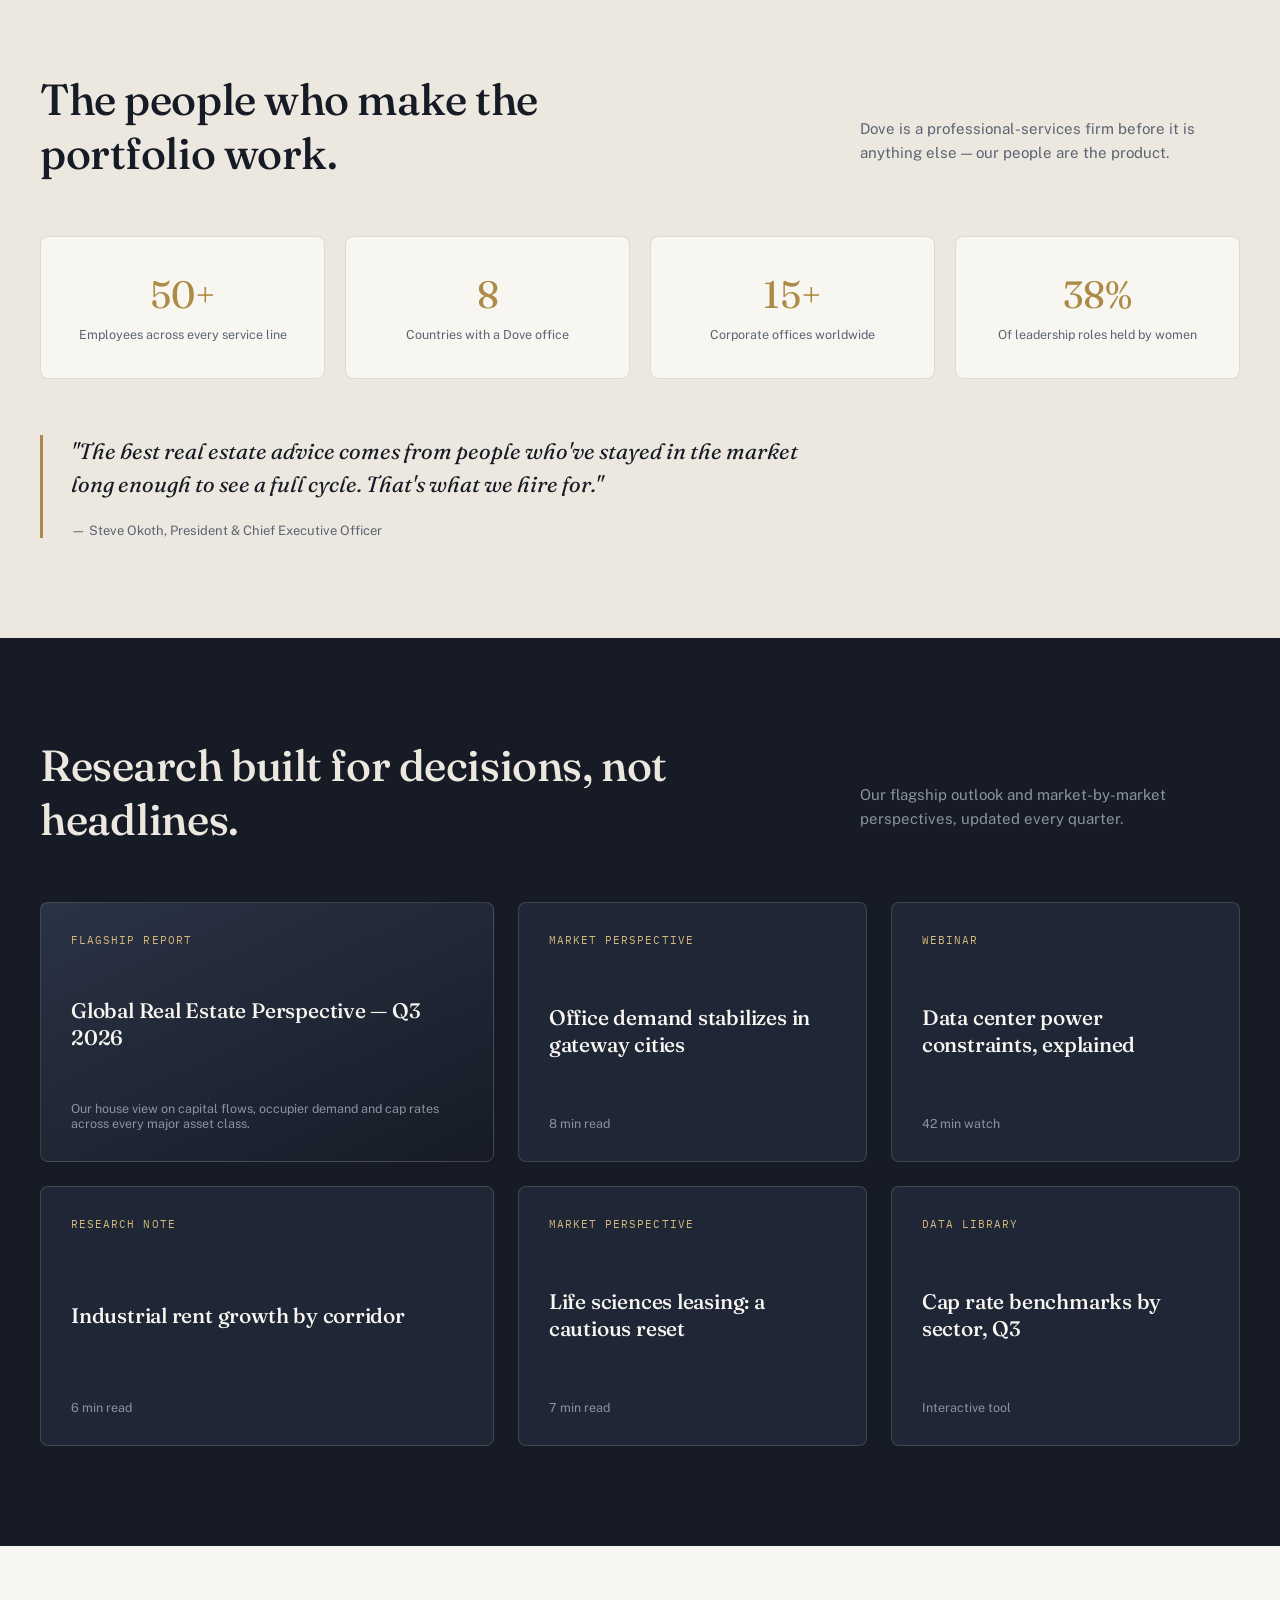
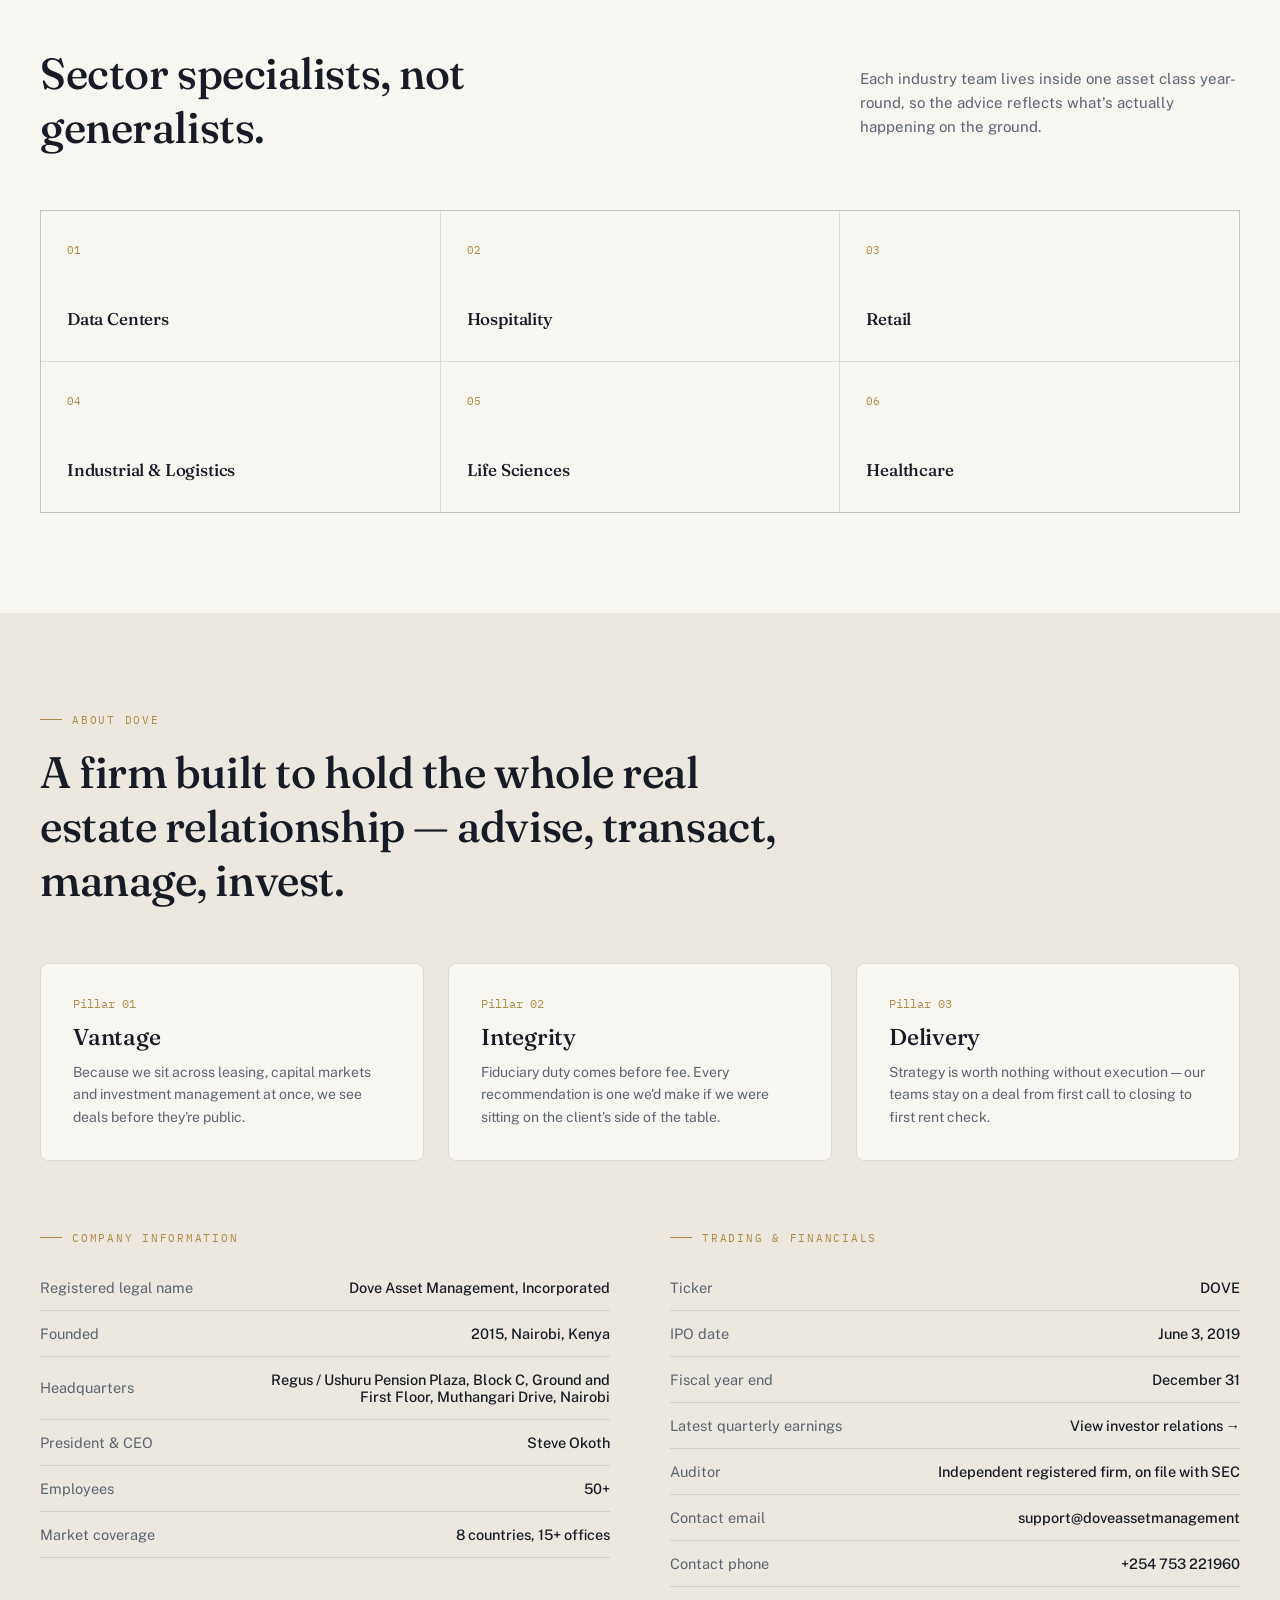
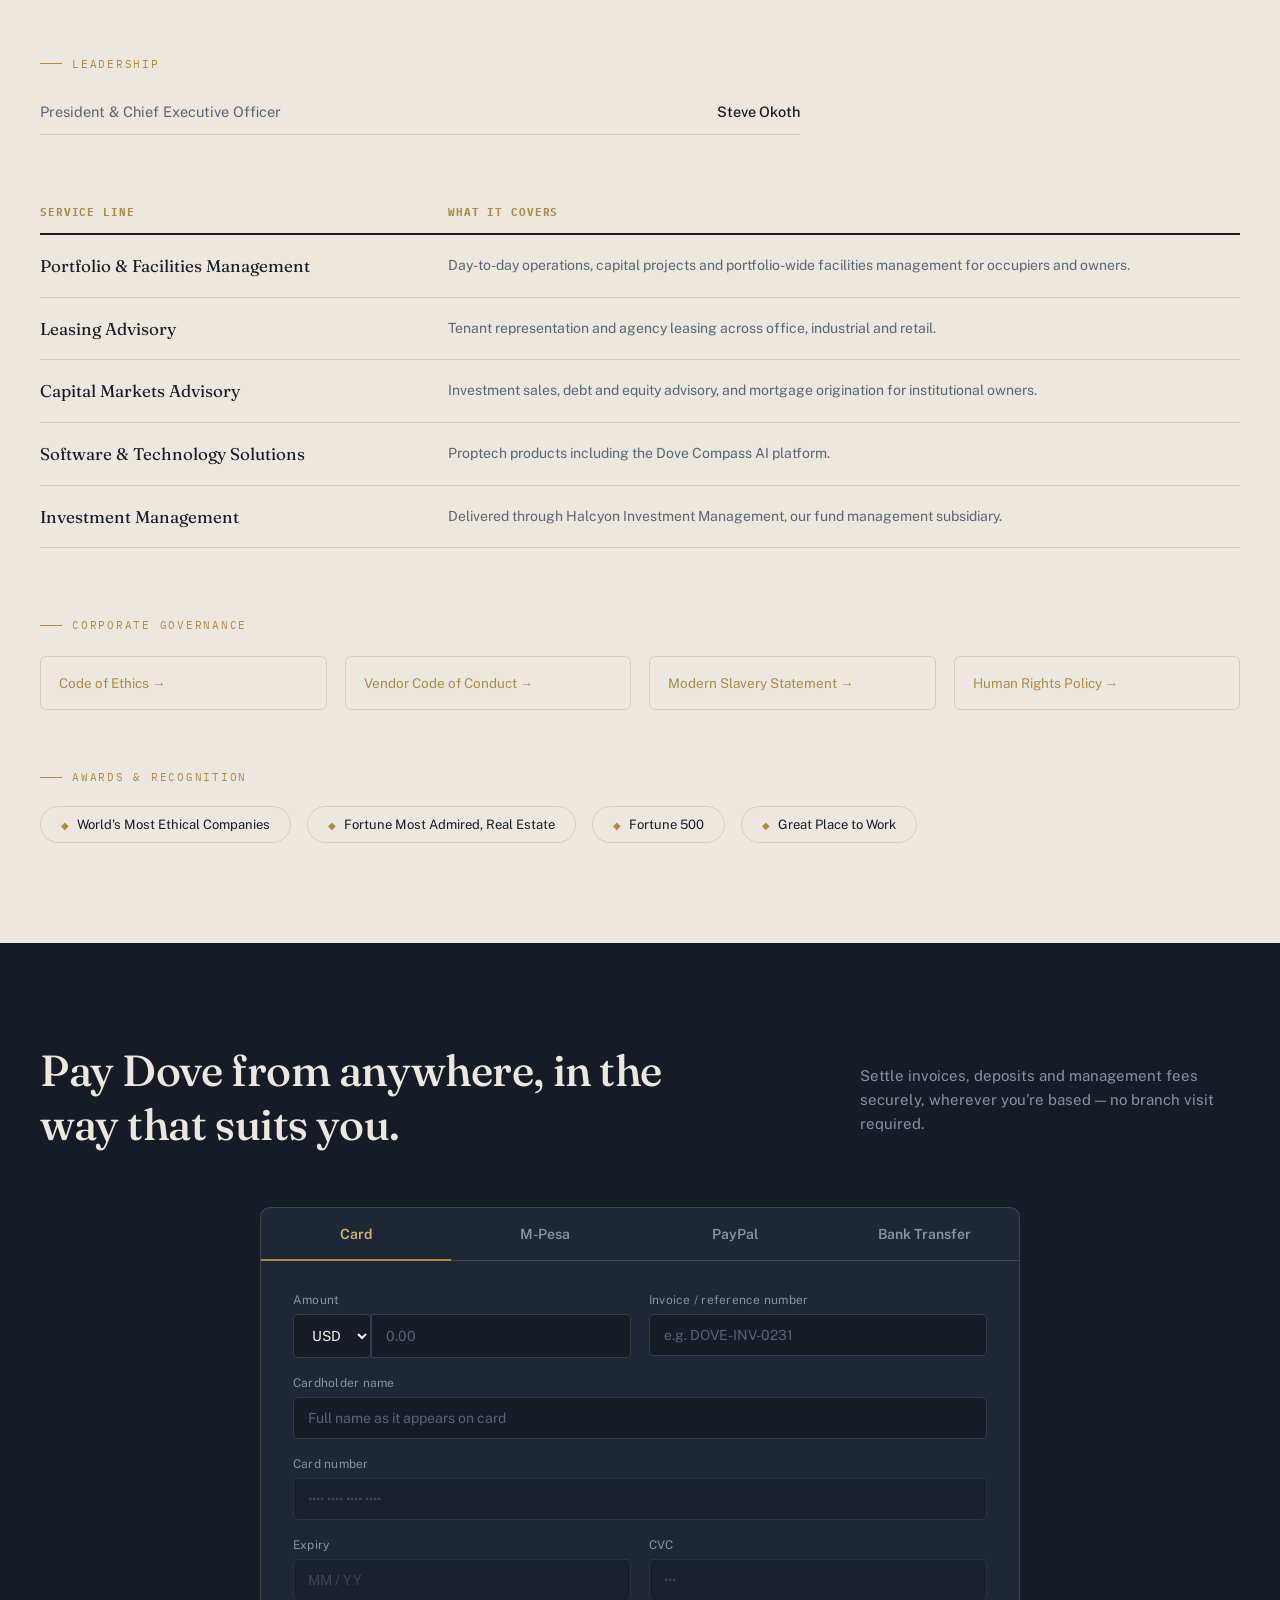
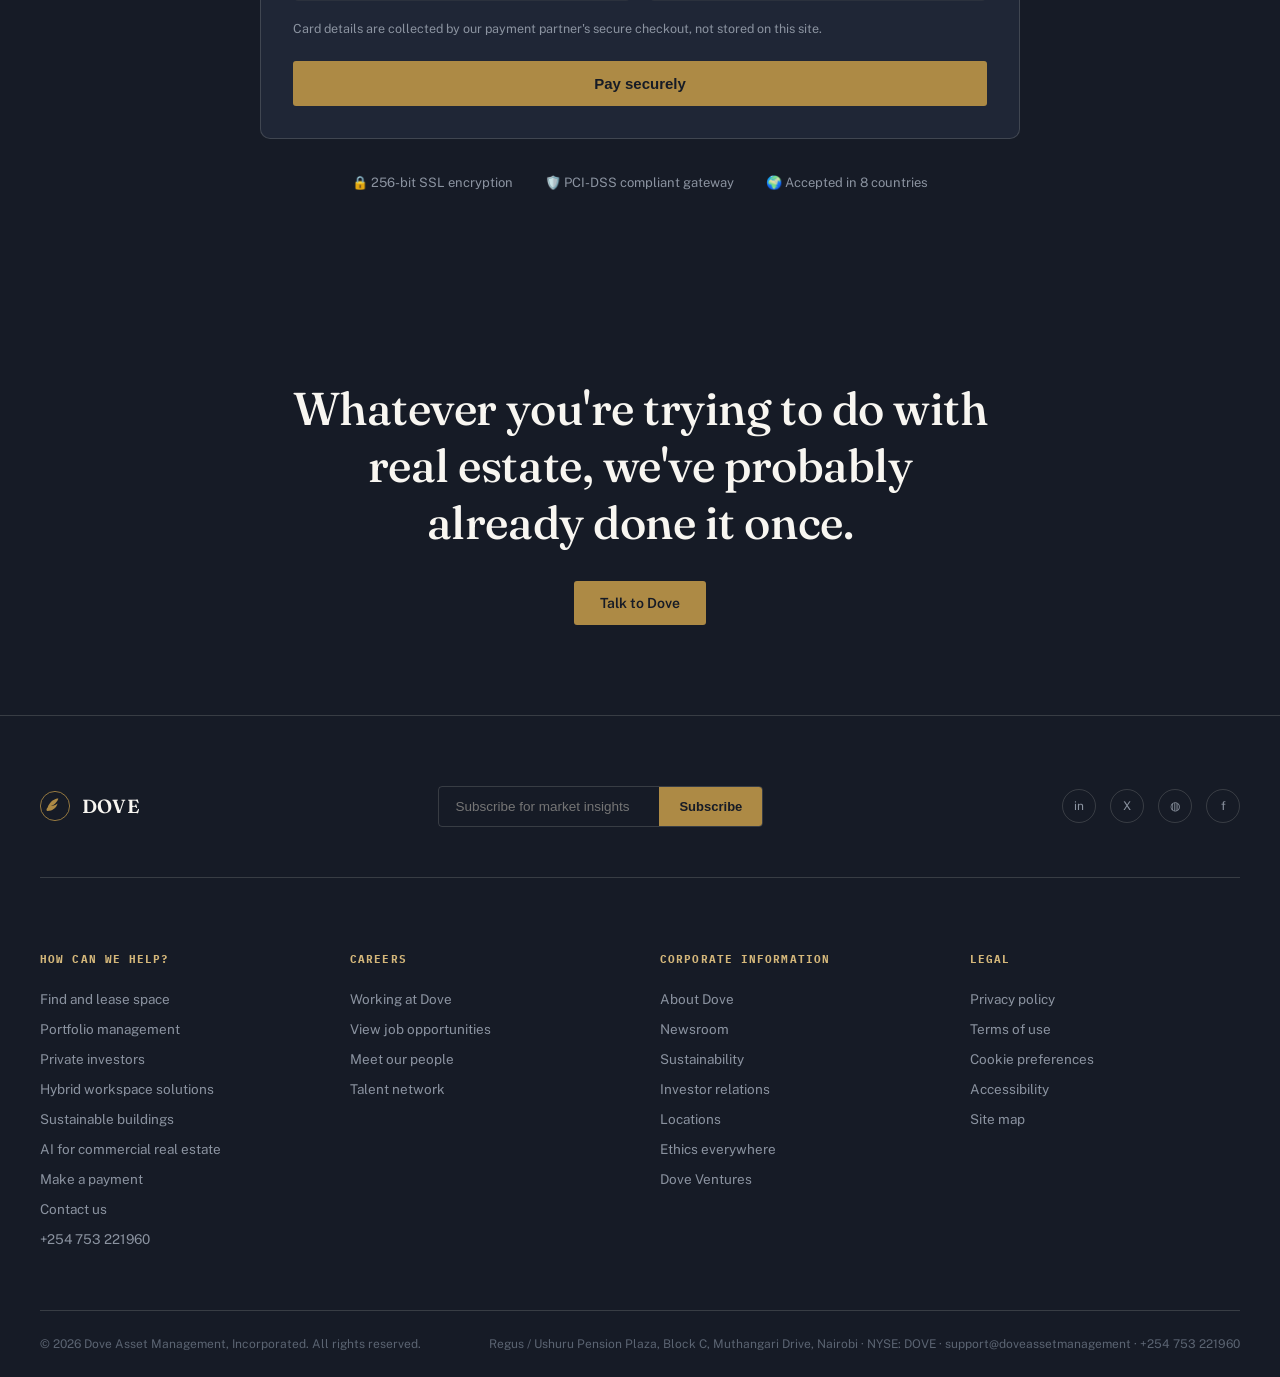
==== commit f6013386: "Add files via upload" ====
--- a/index.html
+++ b/index.html
@@ -36,7 +36,7 @@
       </span>
     </a>
 
-    <nav class="main-menu">
+    <nav class="main-menu" id="mainNavMenu">
       <div class="item">
         <a href="#properties">Properties</a>
         <div class="mega">
@@ -153,15 +153,21 @@
           </div>
         </div>
       </div>
+
+      <div class="mobile-menu-actions">
+        <a href="#payments" class="btn-primary">Make a payment</a>
+        <a href="mailto:support@doveassetmanagement" class="btn-ghost">Contact us</a>
+        <a href="tel:+254753221960" class="mobile-phone">+254 753 221960</a>
+      </div>
     </nav>
 
     <div class="nav-actions">
       <button class="icon-btn" aria-label="Search">
         <svg width="16" height="16" viewBox="0 0 24 24" fill="none" stroke="currentColor" stroke-width="2"><circle cx="11" cy="11" r="7"/><line x1="21" y1="21" x2="16.65" y2="16.65"/></svg>
       </button>
-      <a href="#payments" class="btn-ghost" style="padding:10px 18px;font-size:13.5px;">Make a payment</a>
-      <a href="mailto:support@doveassetmanagement" class="btn-contact" style="display:inline-flex;align-items:center;">Contact us</a>
-      <button class="burger" aria-label="Menu">
+      <a href="#payments" class="btn-ghost nav-pay-link">Make a payment</a>
+      <a href="mailto:support@doveassetmanagement" class="btn-contact">Contact us</a>
+      <button class="burger" aria-label="Menu" aria-expanded="false" aria-controls="mainNavMenu">
         <svg width="24" height="24" viewBox="0 0 24 24" fill="none" stroke="currentColor" stroke-width="2"><line x1="3" y1="6" x2="21" y2="6"/><line x1="3" y1="12" x2="21" y2="12"/><line x1="3" y1="18" x2="21" y2="18"/></svg>
       </button>
     </div>
--- a/css/style.css
+++ b/css/style.css
@@ -15,7 +15,8 @@
   --maxw:1280px;
 }
 *{box-sizing:border-box;}
-html{scroll-behavior:smooth;}
+html{scroll-behavior:smooth;overflow-x:hidden;}
+body{overflow-x:hidden;max-width:100vw;}
 body{
   margin:0;
   background:var(--paper);
@@ -111,19 +112,73 @@
 .mega .promo .eyebrow{color:var(--brass-light);}
 .mega .promo p{font-size:13px;line-height:1.5;color:var(--slate-light);margin:8px 0 0;}
 
-.nav-actions{display:flex;align-items:center;gap:14px;}
+.nav-actions{display:flex;align-items:center;gap:14px;flex-shrink:0;}
 .icon-btn{width:36px;height:36px;border-radius:50%;border:1px solid var(--line-dark);display:flex;align-items:center;justify-content:center;color:var(--stone);cursor:pointer;transition:border-color .2s,color .2s;background:none;}
+.nav-pay-link{padding:10px 18px;font-size:13.5px;white-space:nowrap;}
 .icon-btn:hover{border-color:var(--brass);color:var(--brass-light);}
 .btn-contact{
   background:var(--brass);color:var(--ink);font-weight:600;font-size:13.5px;
   padding:11px 22px;border-radius:3px;letter-spacing:.02em;border:none;cursor:pointer;
-  transition:background .2s;
+  transition:background .2s;display:inline-flex;align-items:center;white-space:nowrap;
 }
 .btn-contact:hover{background:var(--brass-light);}
 .burger{display:none;background:none;border:none;color:var(--stone);cursor:pointer;}
 @media(max-width:1080px){
-  nav.main-menu{display:none;}
-  .burger{display:block;}
+  .nav-row{position:relative;}
+  nav.main-menu{
+    display:none;
+    position:absolute;
+    top:100%;left:0;right:0;
+    flex-direction:column;
+    gap:0;
+    background:var(--ink);
+    border-bottom:1px solid var(--line-dark);
+    box-shadow:0 16px 32px rgba(0,0,0,.3);
+    padding:6px 22px 20px;
+    max-height:calc(100vh - 78px);
+    overflow-y:auto;
+    width:100%;
+    box-sizing:border-box;
+  }
+  nav.main-menu.open{display:flex;}
+  nav.main-menu>.item{position:static;width:100%;}
+  nav.main-menu>.item>a{
+    padding:16px 4px;font-size:16px;border-bottom:1px solid var(--line-dark);border-radius:0;
+  }
+  /* mega dropdowns are desktop-only: on mobile the top-level link itself
+     scrolls to the section, so the mega panel must never render — this is
+     what was pushing the page wider than the screen. */
+  .mega{display:none !important;}
+  .burger{display:block;flex-shrink:0;}
+
+  /* on mobile the header shows the hamburger only — search, "Make a payment"
+     and "Contact us" move inside the slide-down menu below so nothing gets
+     squeezed or clipped at the edge of the screen. */
+  .nav-actions .icon-btn,
+  .nav-actions .nav-pay-link,
+  .nav-actions .btn-contact{display:none;}
+
+  .mobile-menu-actions{
+    display:flex;flex-direction:column;gap:12px;
+    margin-top:14px;padding-top:18px;border-top:1px solid var(--line-dark);
+  }
+  .mobile-menu-actions .btn-primary,
+  .mobile-menu-actions .btn-ghost{text-align:center;width:100%;box-sizing:border-box;}
+  .mobile-phone{
+    display:block;text-align:center;color:var(--slate-light);font-size:13.5px;
+    font-family:'IBM Plex Mono',monospace;letter-spacing:.02em;padding:4px 0 2px;
+  }
+}
+@media(min-width:1081px){
+  .mobile-menu-actions{display:none;}
+}
+@media(max-width:640px){
+  .pillars{grid-template-columns:1fr;}
+  .people-grid{grid-template-columns:1fr 1fr;}
+}
+@media(max-width:420px){
+  .people-grid{grid-template-columns:1fr;}
+  nav.main-menu>.item>a{font-size:15px;}
 }
 
 /* ===== Hero ===== */
@@ -247,6 +302,7 @@
 
 /* ===== About ===== */
 .pillars{display:grid;grid-template-columns:repeat(3,1fr);gap:24px;margin-bottom:64px;}
+@media(max-width:860px){.pillars{grid-template-columns:1fr 1fr;}}
 .pillar{padding:32px;border-radius:8px;background:var(--paper);border:1px solid var(--line-light);}
 .pillar .pn{font-family:'IBM Plex Mono',monospace;color:var(--brass);font-size:12px;}
 .pillar h3{font-size:23px;margin:12px 0 10px;}
@@ -284,7 +340,7 @@
 footer{background:var(--ink);color:var(--slate-light);border-top:1px solid var(--line-dark);padding-top:70px;}
 .footer-top{display:flex;justify-content:space-between;align-items:center;padding-bottom:50px;border-bottom:1px solid var(--line-dark);flex-wrap:wrap;gap:24px;}
 .footer-top .newsletter{display:flex;gap:0;border:1px solid var(--line-dark);border-radius:4px;overflow:hidden;}
-.footer-top .newsletter input{background:none;border:none;padding:12px 16px;color:var(--paper);font-size:13.5px;width:220px;}
+.footer-top .newsletter input{background:none;border:none;padding:12px 16px;color:var(--paper);font-size:13.5px;width:220px;max-width:60vw;}
 .footer-top .newsletter input:focus{outline:none;}
 .footer-top .newsletter button{background:var(--brass);border:none;color:var(--ink);font-weight:600;font-size:13px;padding:0 20px;cursor:pointer;}
 .social{display:flex;gap:14px;}
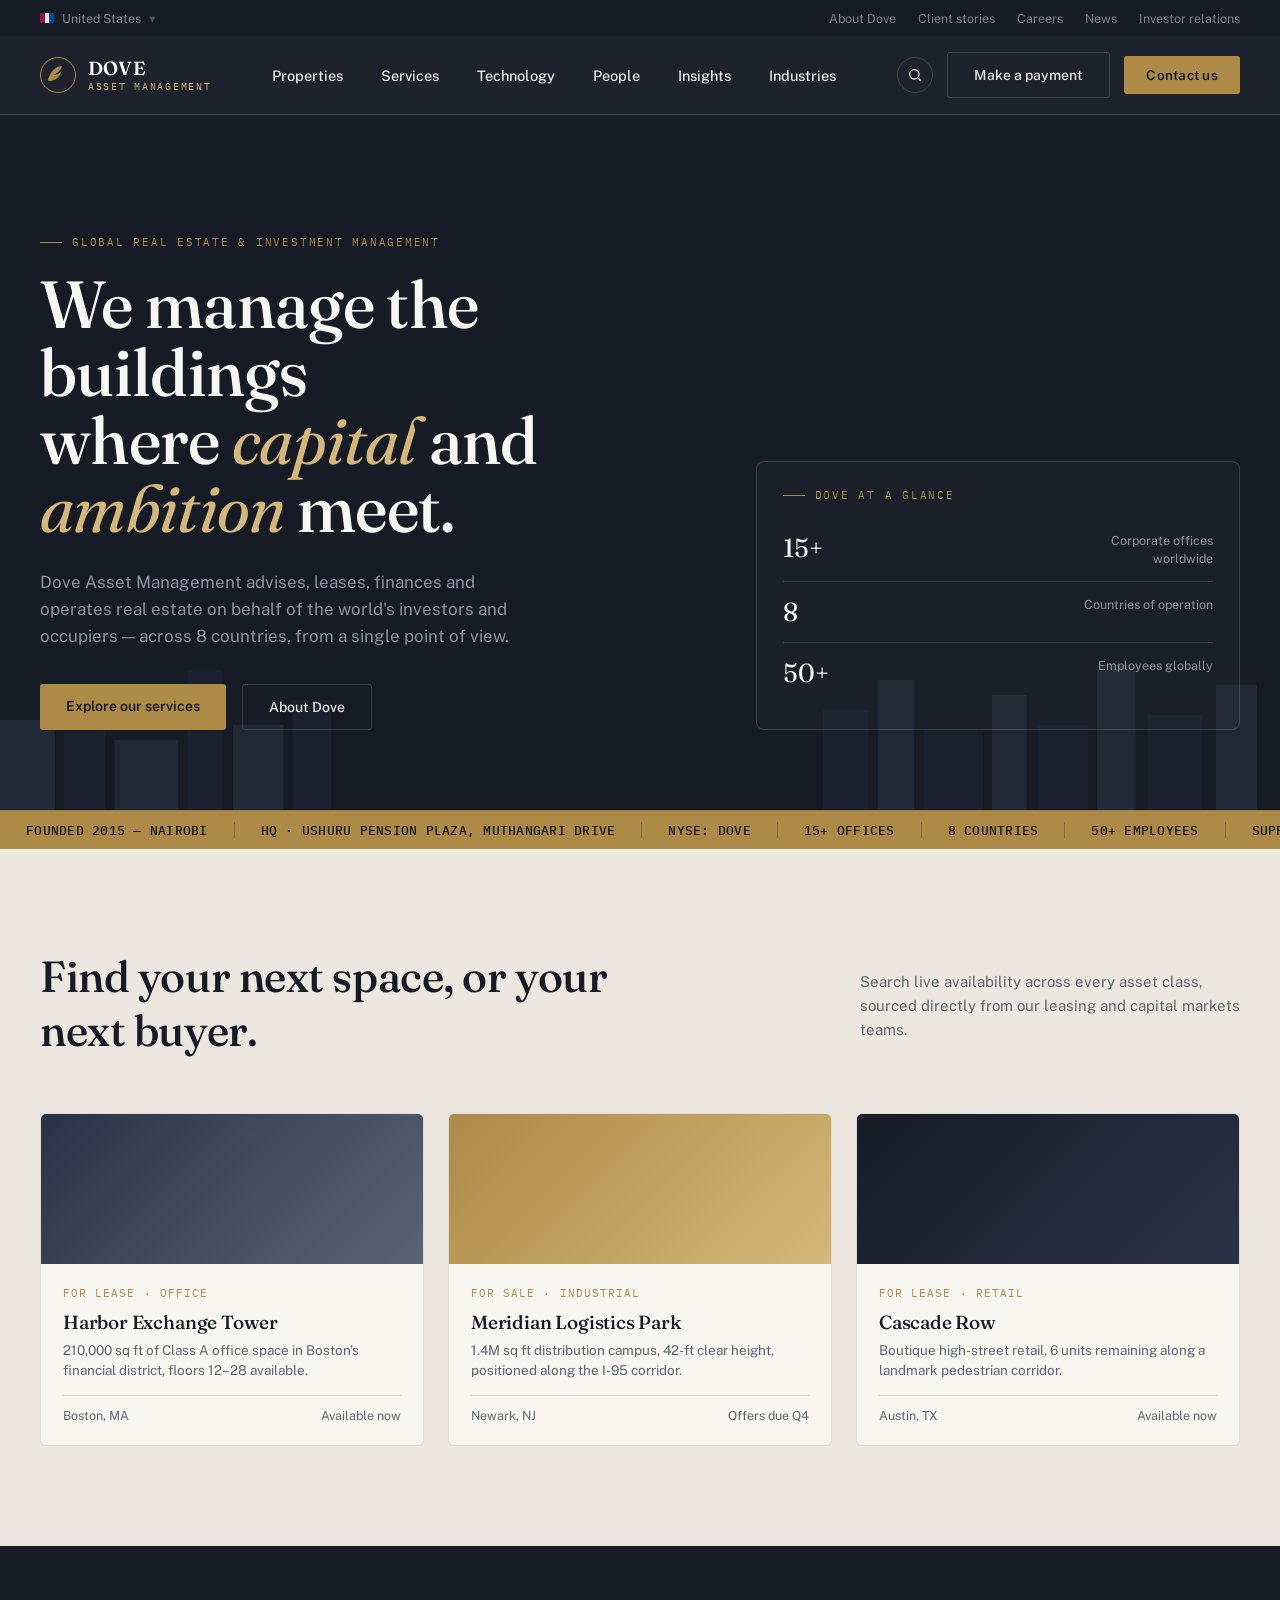
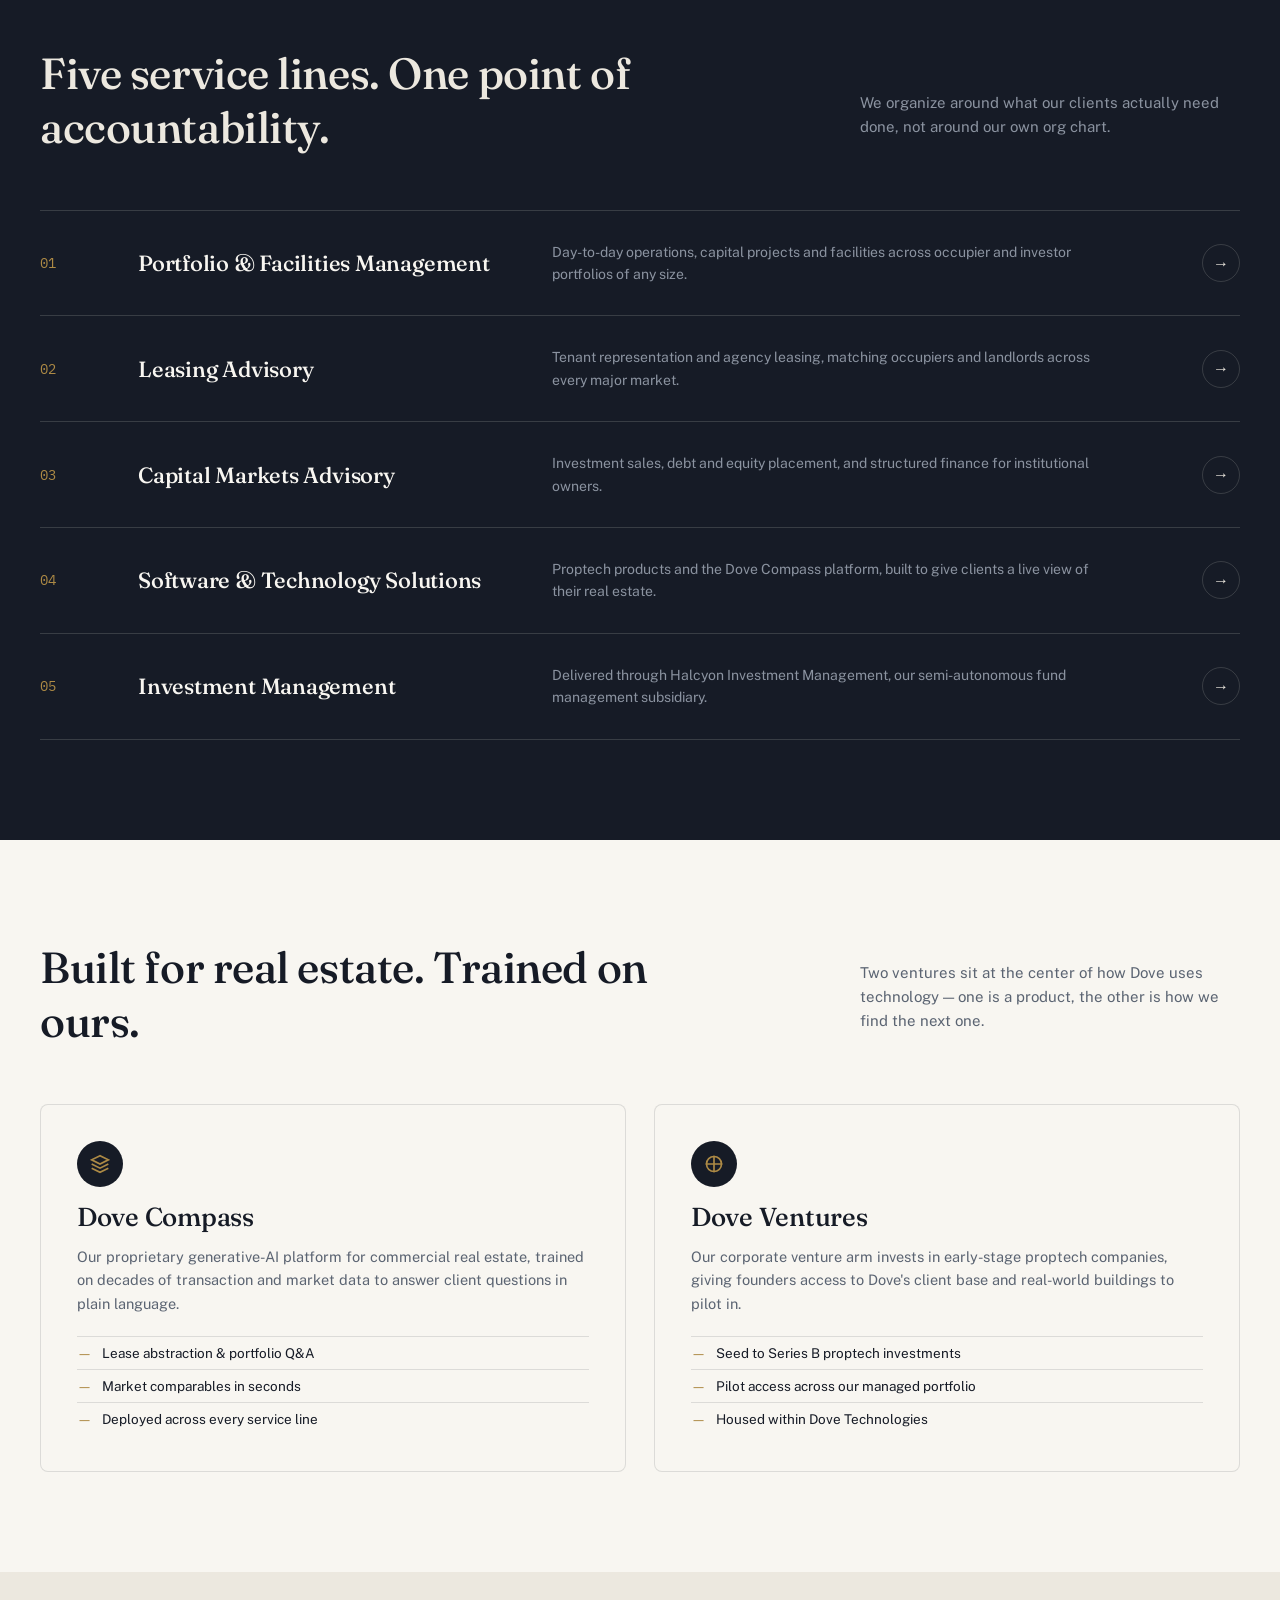
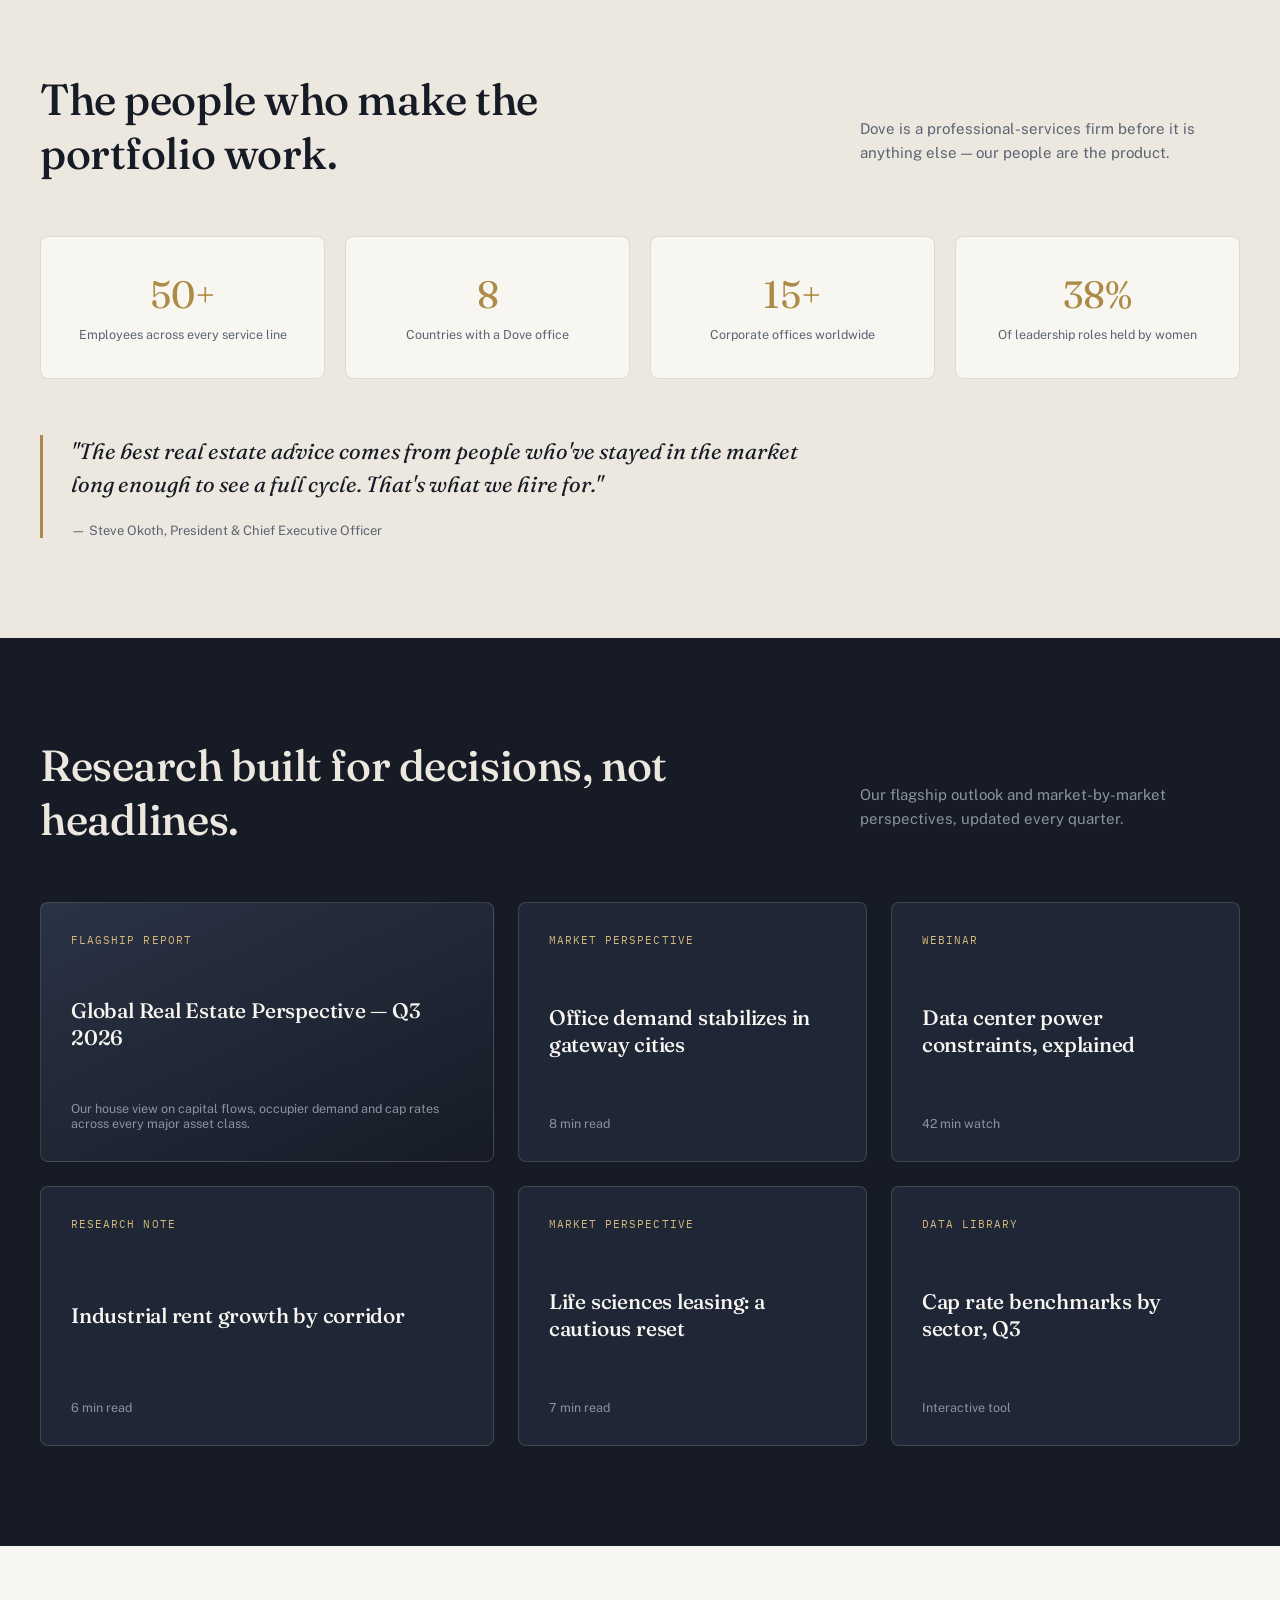
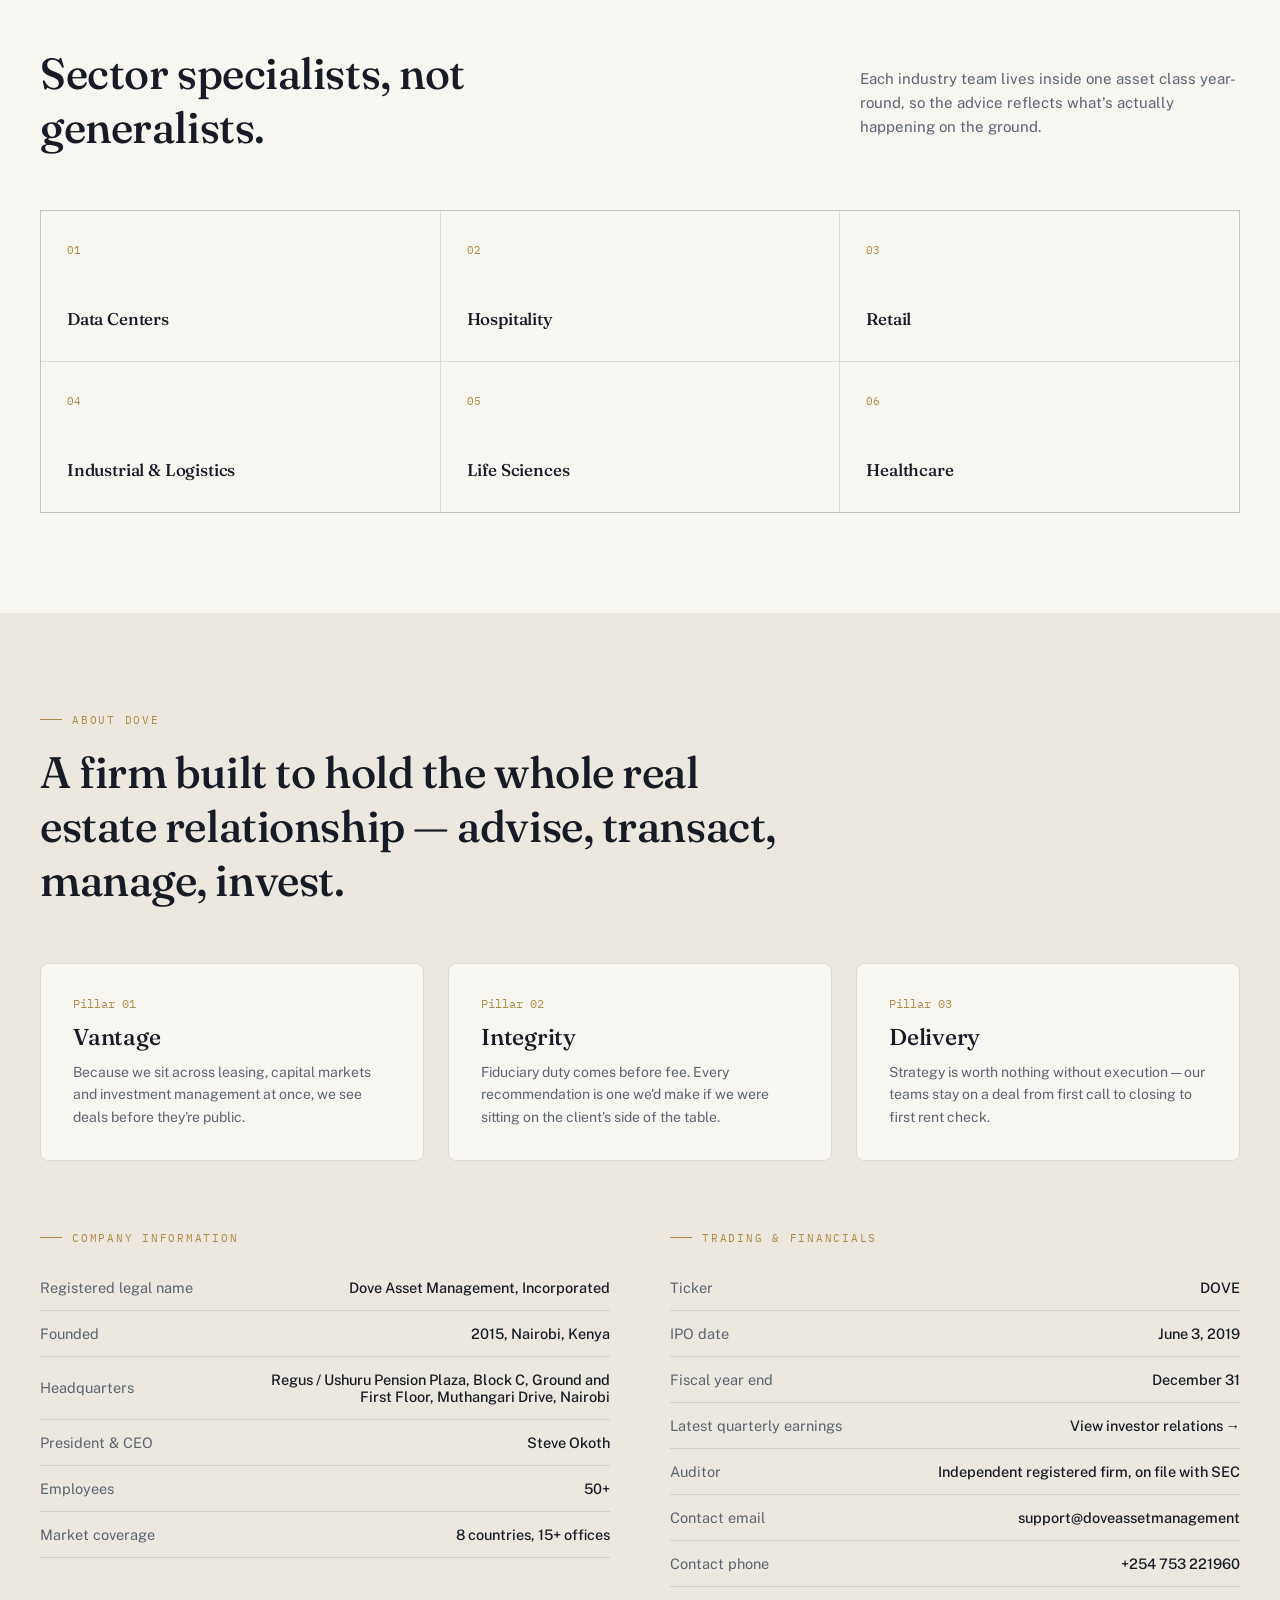
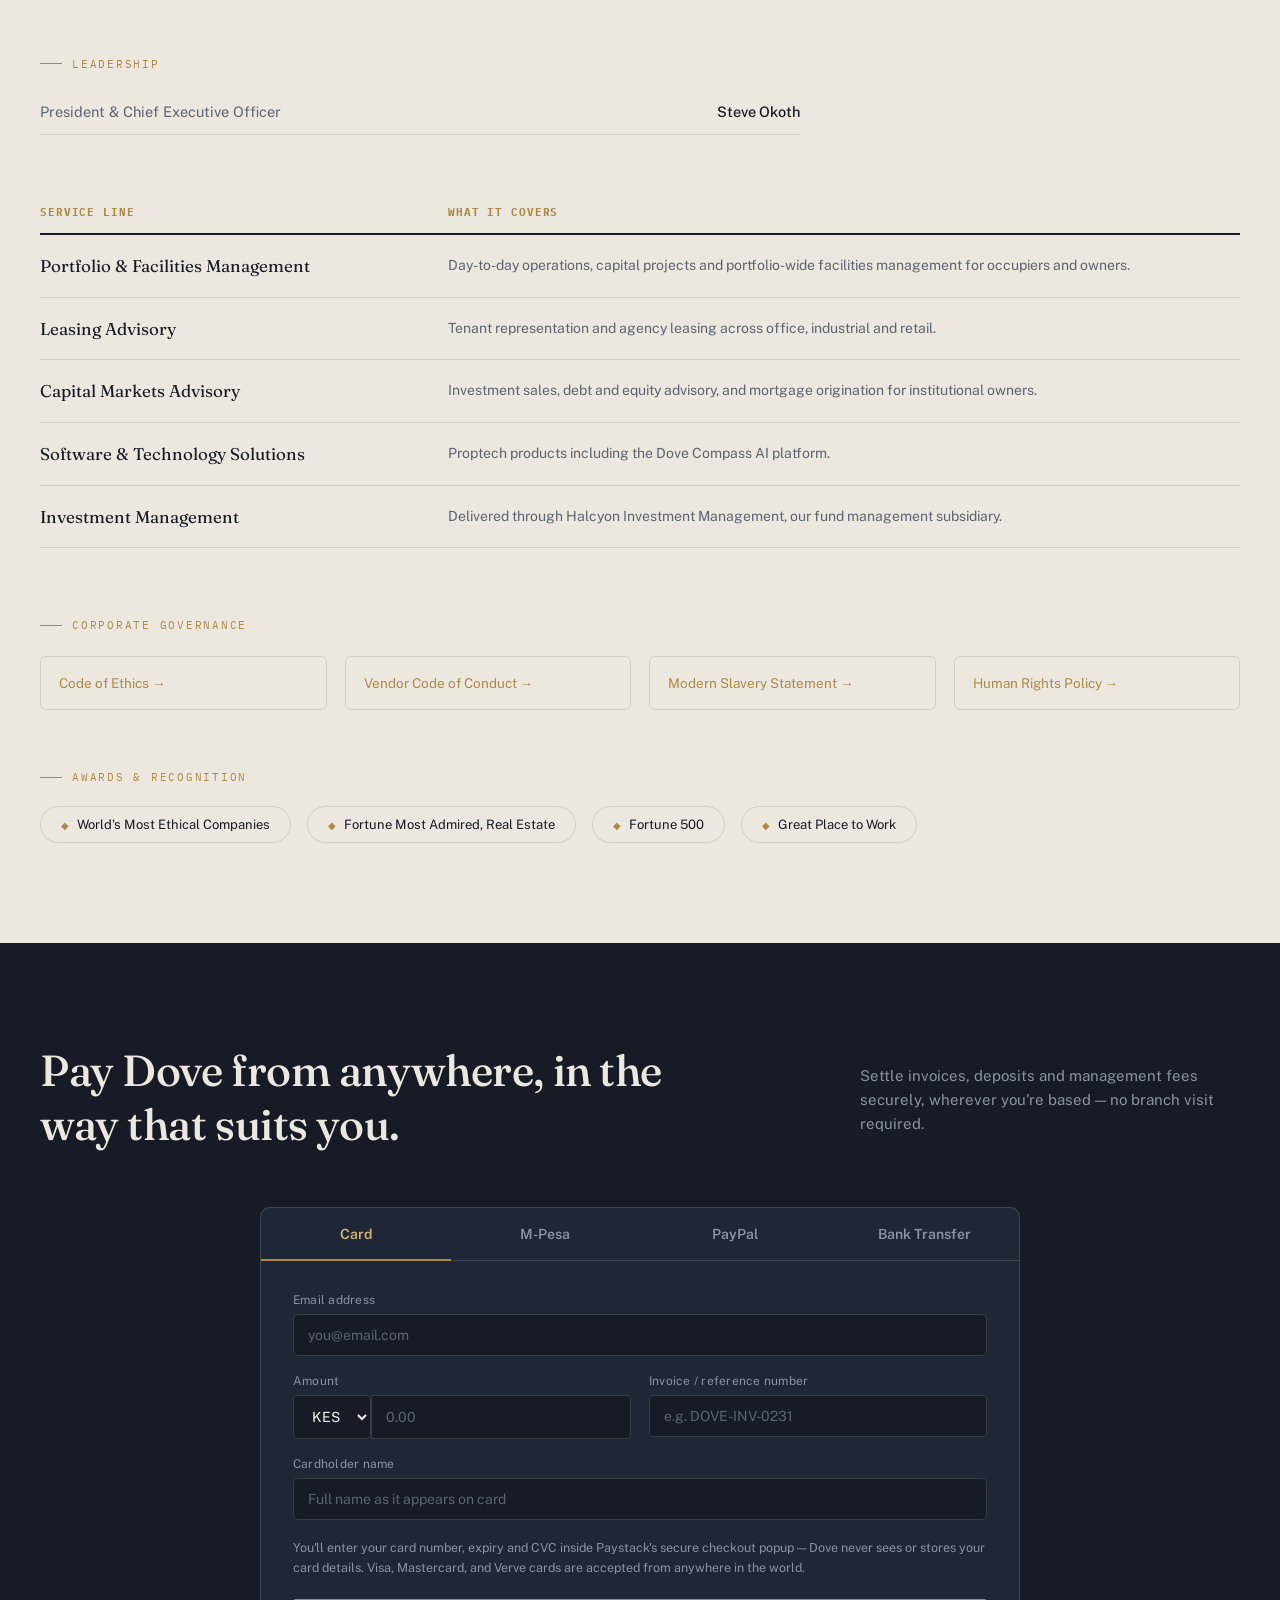
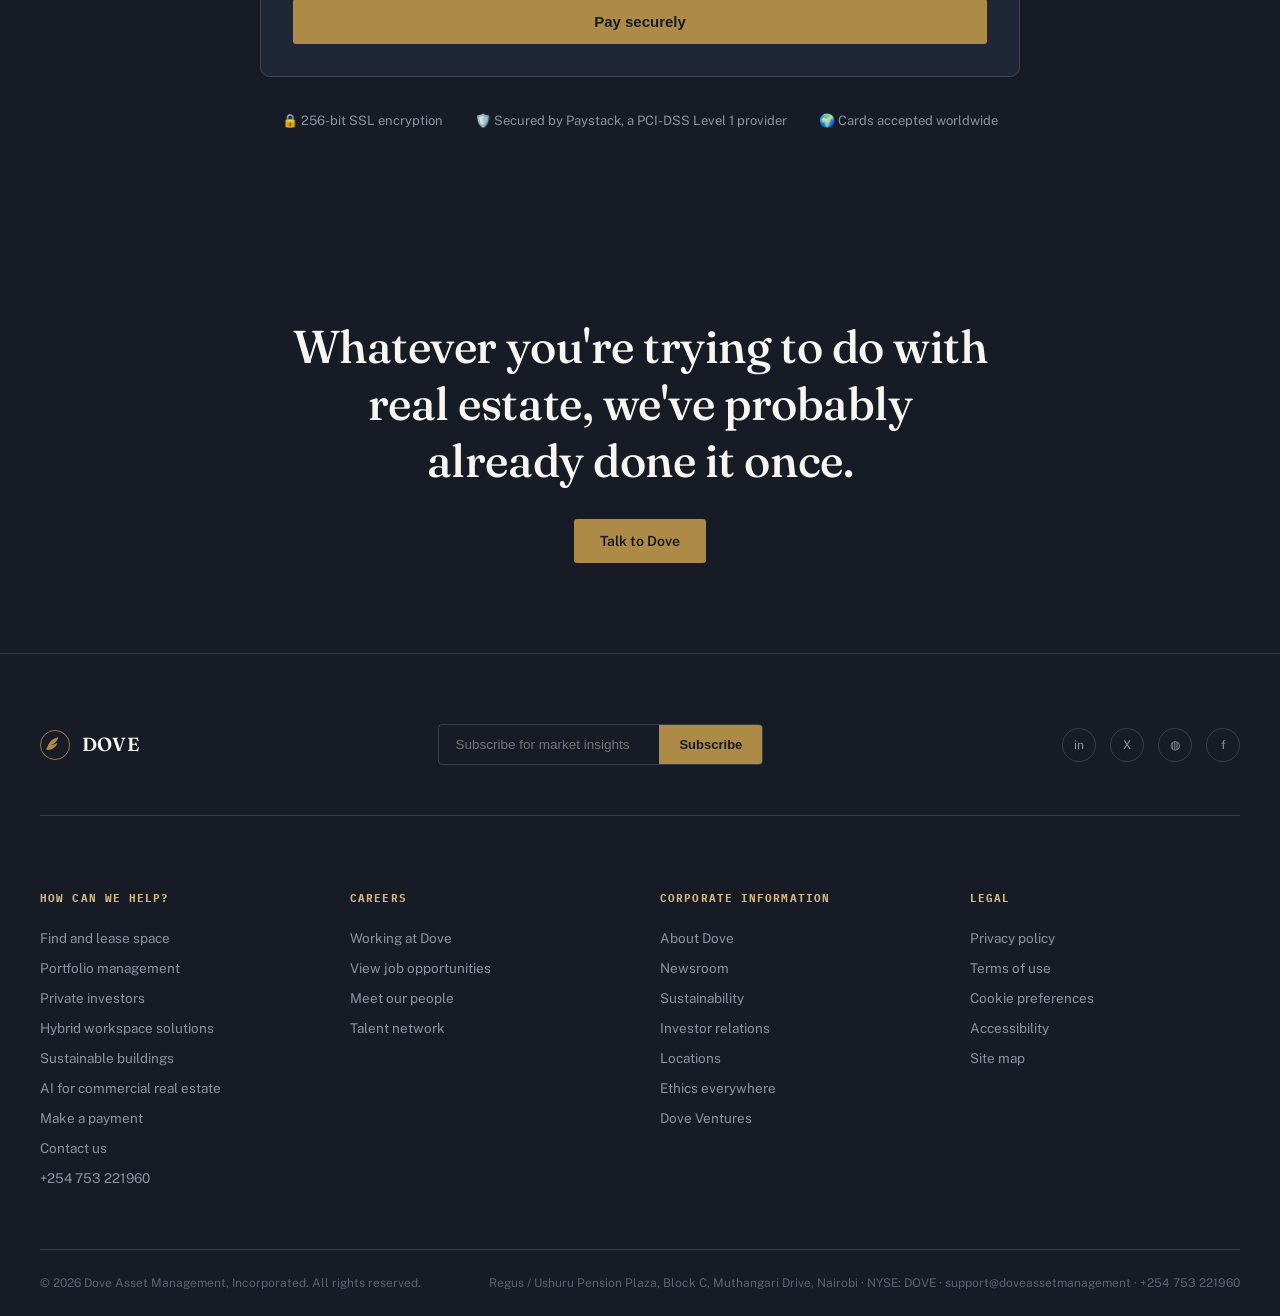
==== commit 1652a128: "Add files via upload" ====
--- a/index.html
+++ b/index.html
@@ -155,7 +155,6 @@
       </div>
 
       <div class="mobile-menu-actions">
-        <a href="#payments" class="btn-primary">Make a payment</a>
         <a href="mailto:support@doveassetmanagement" class="btn-ghost">Contact us</a>
         <a href="tel:+254753221960" class="mobile-phone">+254 753 221960</a>
       </div>
@@ -516,11 +515,10 @@
 </section>
 
 <!-- ============ PAYMENTS ============ -->
-<!-- DEVELOPER NOTE: The bank transfer details below are real (Cooperative Bank of
-     Kenya). The M-Pesa Paybill number is still a PLACEHOLDER — replace it once
-     you've registered with a mobile money gateway. See README.md → "Wiring up
-     real payments" for how to connect an actual checkout to Card / M-Pesa / PayPal
-     (Stripe / Flutterwave / Paystack / M-Pesa Daraja / PayPal). -->
+<!-- DEVELOPER NOTE: Bank transfer details below are real (Cooperative Bank of
+     Kenya). Card and M-Pesa are wired to Paystack's Inline checkout in
+     js/script.js — replace PAYSTACK_PUBLIC_KEY there with your real key.
+     PayPal is still a placeholder. See README.md → "Wiring up real payments". -->
 <section class="dark" id="payments">
   <div class="wrap">
     <div class="section-head reveal">
@@ -541,63 +539,60 @@
         <!-- CARD -->
         <div class="pay-panel active" data-panel="card">
           <div class="pay-grid">
+            <div class="pay-field full">
+              <label>Email address</label>
+              <input type="email" id="cardEmail" placeholder="you@email.com" required>
+            </div>
             <div class="pay-field">
               <label>Amount</label>
               <div class="pay-amount">
-                <select class="pay-currency">
-                  <option>USD</option>
-                  <option>KES</option>
-                  <option>EUR</option>
-                  <option>GBP</option>
+                <select class="pay-currency" id="cardCurrency">
+                  <option value="KES">KES</option>
+                  <option value="USD">USD</option>
                 </select>
-                <input type="text" inputmode="decimal" placeholder="0.00">
+                <input type="text" inputmode="decimal" id="cardAmount" placeholder="0.00">
               </div>
             </div>
             <div class="pay-field">
               <label>Invoice / reference number</label>
-              <input type="text" placeholder="e.g. DOVE-INV-0231">
+              <input type="text" id="cardRef" placeholder="e.g. DOVE-INV-0231">
             </div>
             <div class="pay-field full">
               <label>Cardholder name</label>
-              <input type="text" placeholder="Full name as it appears on card">
-            </div>
-            <div class="pay-field full">
-              <label>Card number</label>
-              <input type="text" placeholder="•••• •••• •••• ••••" disabled>
-            </div>
-            <div class="pay-field">
-              <label>Expiry</label>
-              <input type="text" placeholder="MM / YY" disabled>
-            </div>
-            <div class="pay-field">
-              <label>CVC</label>
-              <input type="text" placeholder="•••" disabled>
-            </div>
-          </div>
-          <p class="pay-note">Card details are collected by our payment partner's secure checkout, not stored on this site.</p>
-          <button class="btn-primary pay-submit" type="button">Pay securely</button>
+              <input type="text" id="cardName" placeholder="Full name as it appears on card">
+            </div>
+          </div>
+          <p class="pay-note">You'll enter your card number, expiry and CVC inside Paystack's secure checkout popup — Dove never sees or stores your card details. Visa, Mastercard, and Verve cards are accepted from anywhere in the world.</p>
+          <button class="btn-primary pay-submit" type="button" id="paystackCardBtn">Pay securely</button>
         </div>
 
         <!-- MPESA -->
         <div class="pay-panel" data-panel="mpesa">
           <div class="mpesa-steps">
-            <div class="mpesa-step"><span>1</span>Go to <strong>M-Pesa</strong> → <strong>Lipa na M-Pesa</strong> → <strong>Pay Bill</strong></div>
-            <div class="mpesa-step"><span>2</span>Business number: <strong class="mono">[Paybill No.]</strong></div>
-            <div class="mpesa-step"><span>3</span>Account number: enter your <strong>invoice / reference number</strong></div>
-            <div class="mpesa-step"><span>4</span>Enter amount, confirm with your M-Pesa PIN</div>
+            <div class="mpesa-step"><span>1</span>Enter your details below and tap <strong>Send M-Pesa prompt</strong></div>
+            <div class="mpesa-step"><span>2</span>Check your phone for the STK push prompt from Paystack</div>
+            <div class="mpesa-step"><span>3</span>Confirm with your M-Pesa PIN — no need to dial any menu yourself</div>
           </div>
           <div class="pay-grid" style="margin-top:22px;">
+            <div class="pay-field full">
+              <label>Email address</label>
+              <input type="email" id="mpesaEmail" placeholder="you@email.com" required>
+            </div>
             <div class="pay-field">
-              <label>Phone number</label>
-              <input type="tel" placeholder="07XX XXX XXX">
+              <label>M-Pesa phone number</label>
+              <input type="tel" id="mpesaPhone" placeholder="07XX XXX XXX">
             </div>
             <div class="pay-field">
               <label>Amount (KES)</label>
-              <input type="text" inputmode="decimal" placeholder="0.00">
-            </div>
-          </div>
-          <p class="pay-note">Prefer not to dial the menu manually? Enter your number above and we'll send an STK push prompt to your phone.</p>
-          <button class="btn-primary pay-submit" type="button">Send M-Pesa prompt</button>
+              <input type="text" inputmode="decimal" id="mpesaAmount" placeholder="0.00">
+            </div>
+            <div class="pay-field full">
+              <label>Invoice / reference number</label>
+              <input type="text" id="mpesaRef" placeholder="e.g. DOVE-INV-0231">
+            </div>
+          </div>
+          <p class="pay-note">Processed through Paystack — Dove doesn't see or store your M-Pesa PIN. You'll see a Paystack-linked shortcode on the prompt, not a Dove paybill number; that's expected.</p>
+          <button class="btn-primary pay-submit" type="button" id="paystackMpesaBtn">Send M-Pesa prompt</button>
         </div>
 
         <!-- PAYPAL -->
@@ -641,8 +636,8 @@
 
     <div class="pay-trust reveal">
       <div class="pay-trust-item">🔒 256-bit SSL encryption</div>
-      <div class="pay-trust-item">🛡️ PCI-DSS compliant gateway</div>
-      <div class="pay-trust-item">🌍 Accepted in 8 countries</div>
+      <div class="pay-trust-item">🛡️ Secured by Paystack, a PCI-DSS Level 1 provider</div>
+      <div class="pay-trust-item">🌍 Cards accepted worldwide</div>
     </div>
   </div>
 </section>
@@ -733,6 +728,9 @@
   </div>
 </footer>
 
+<!-- Paystack Inline checkout — official library, loaded from Paystack's own CDN.
+     Only ever pass your PUBLIC key to this library (see js/script.js). -->
+<script src="https://js.paystack.co/v1/inline.js"></script>
 <script src="js/script.js"></script>
 
 </body>
--- a/css/style.css
+++ b/css/style.css
@@ -154,9 +154,15 @@
   /* on mobile the header shows the hamburger only — search, "Make a payment"
      and "Contact us" move inside the slide-down menu below so nothing gets
      squeezed or clipped at the edge of the screen. */
+  /* on mobile the header keeps the hamburger and "Make a payment" visible;
+     the search icon and "Contact us" button move into the slide-down menu
+     below so the row never overflows the screen edge. */
   .nav-actions .icon-btn,
-  .nav-actions .nav-pay-link,
   .nav-actions .btn-contact{display:none;}
+  .nav-actions .nav-pay-link{
+    display:inline-flex;padding:9px 14px;font-size:12.5px;
+  }
+  .nav-actions{gap:10px;}
 
   .mobile-menu-actions{
     display:flex;flex-direction:column;gap:12px;
@@ -179,6 +185,11 @@
 @media(max-width:420px){
   .people-grid{grid-template-columns:1fr;}
   nav.main-menu>.item>a{font-size:15px;}
+}
+@media(max-width:380px){
+  .logo-text .tag{display:none;}
+  .nav-actions{gap:8px;}
+  .nav-actions .nav-pay-link{padding:8px 10px;font-size:11px;}
 }
 
 /* ===== Hero ===== */
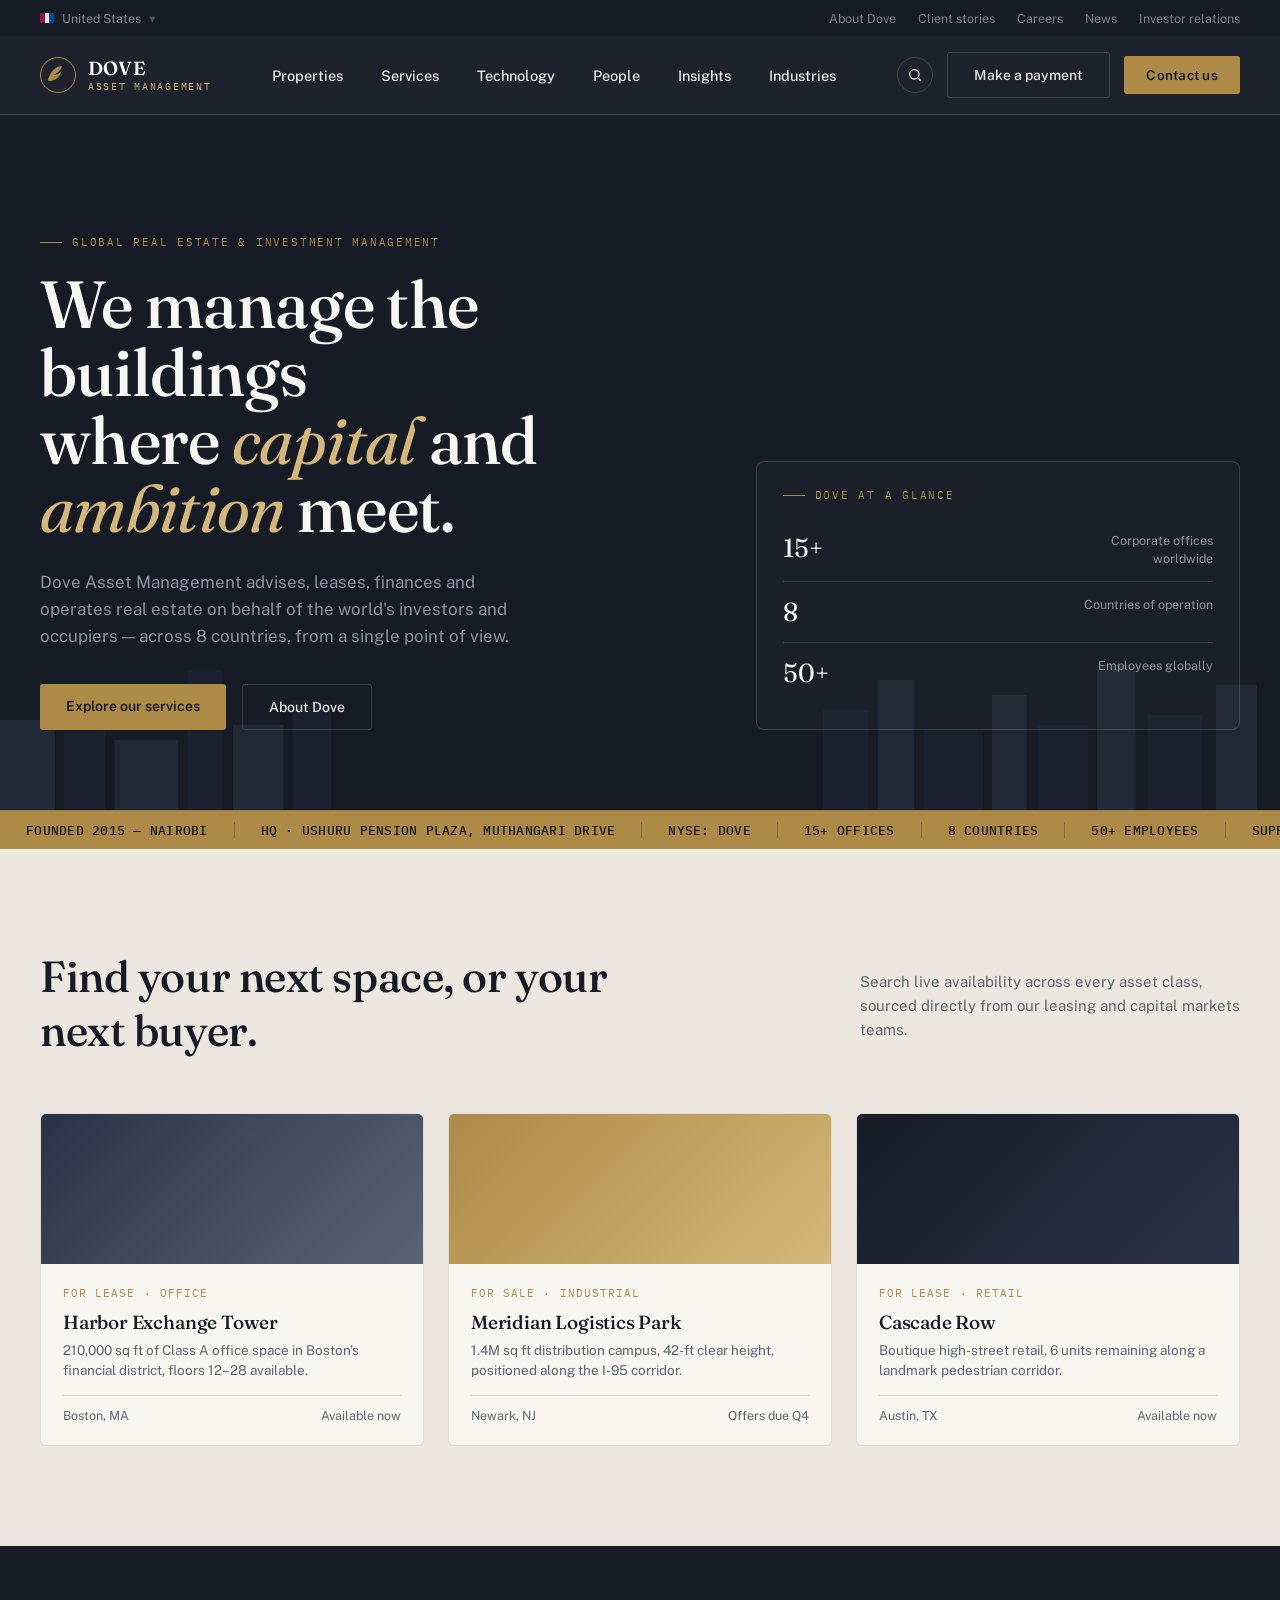
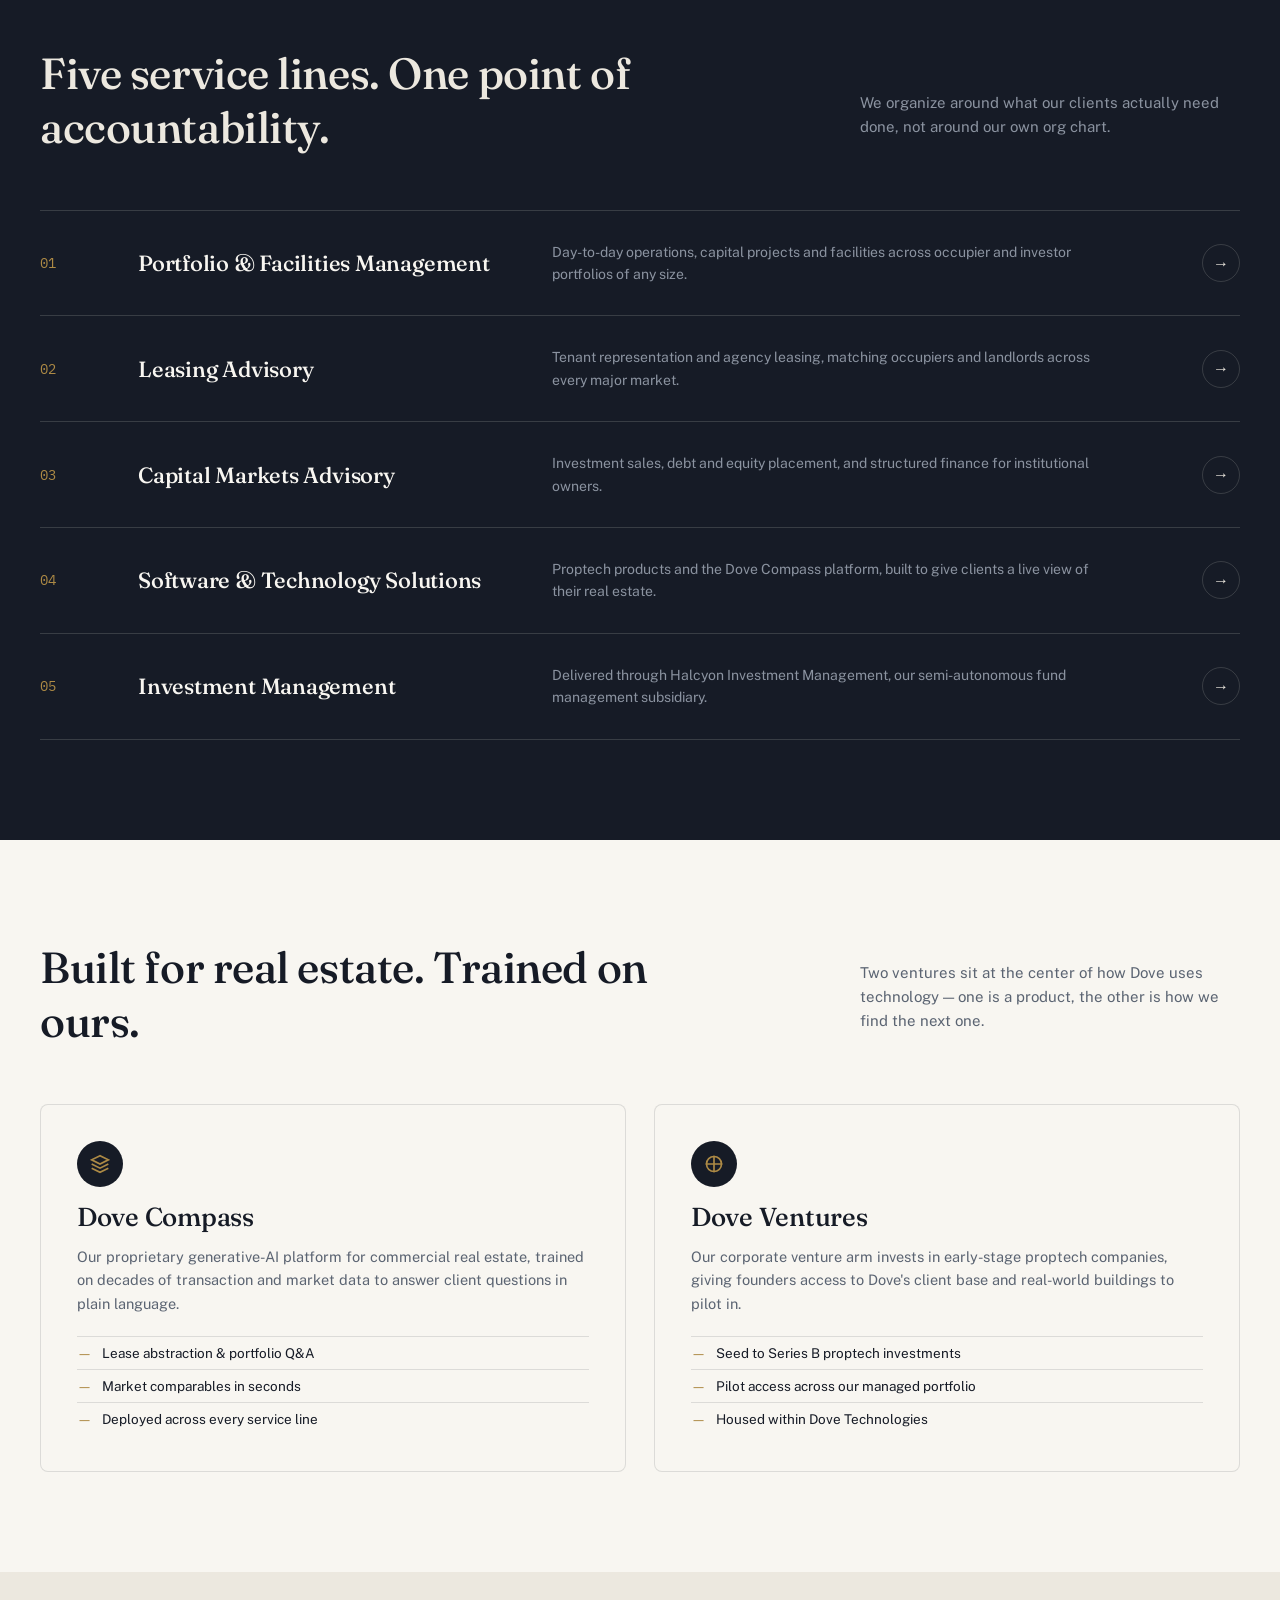
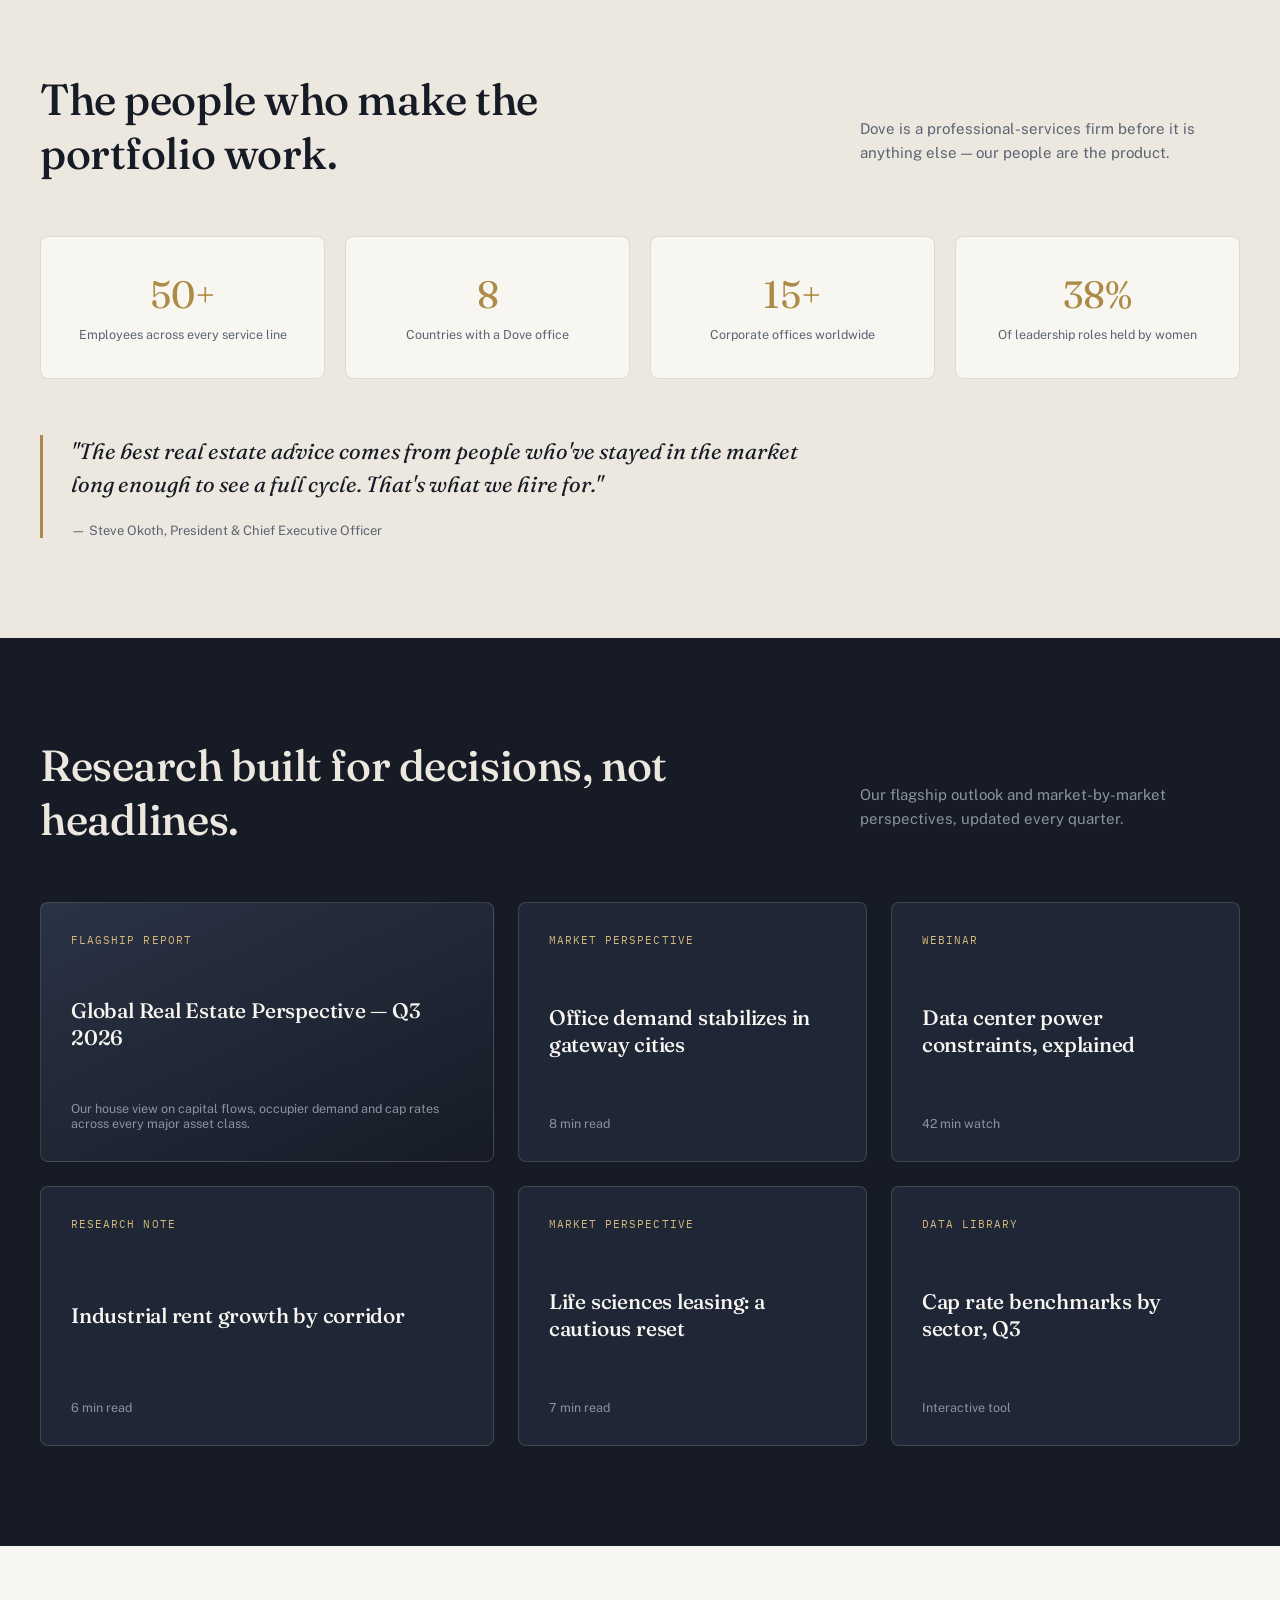
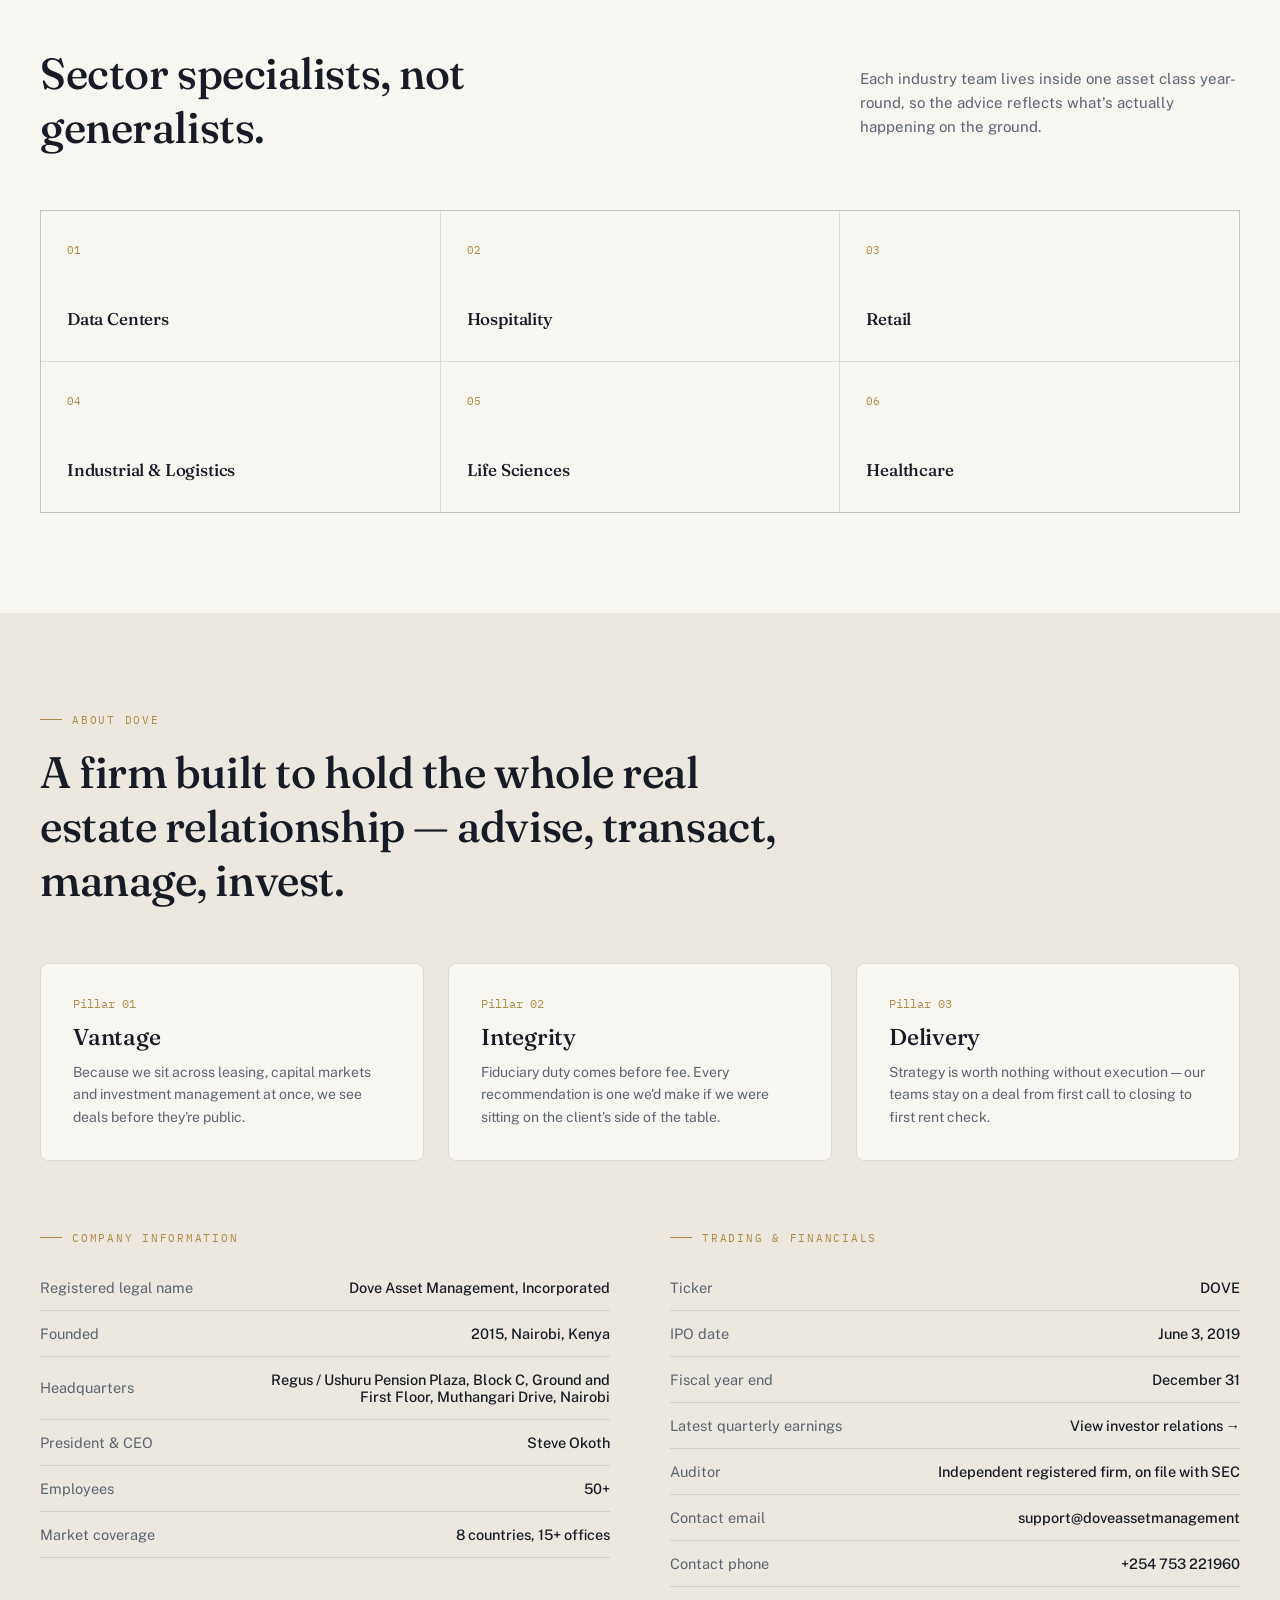
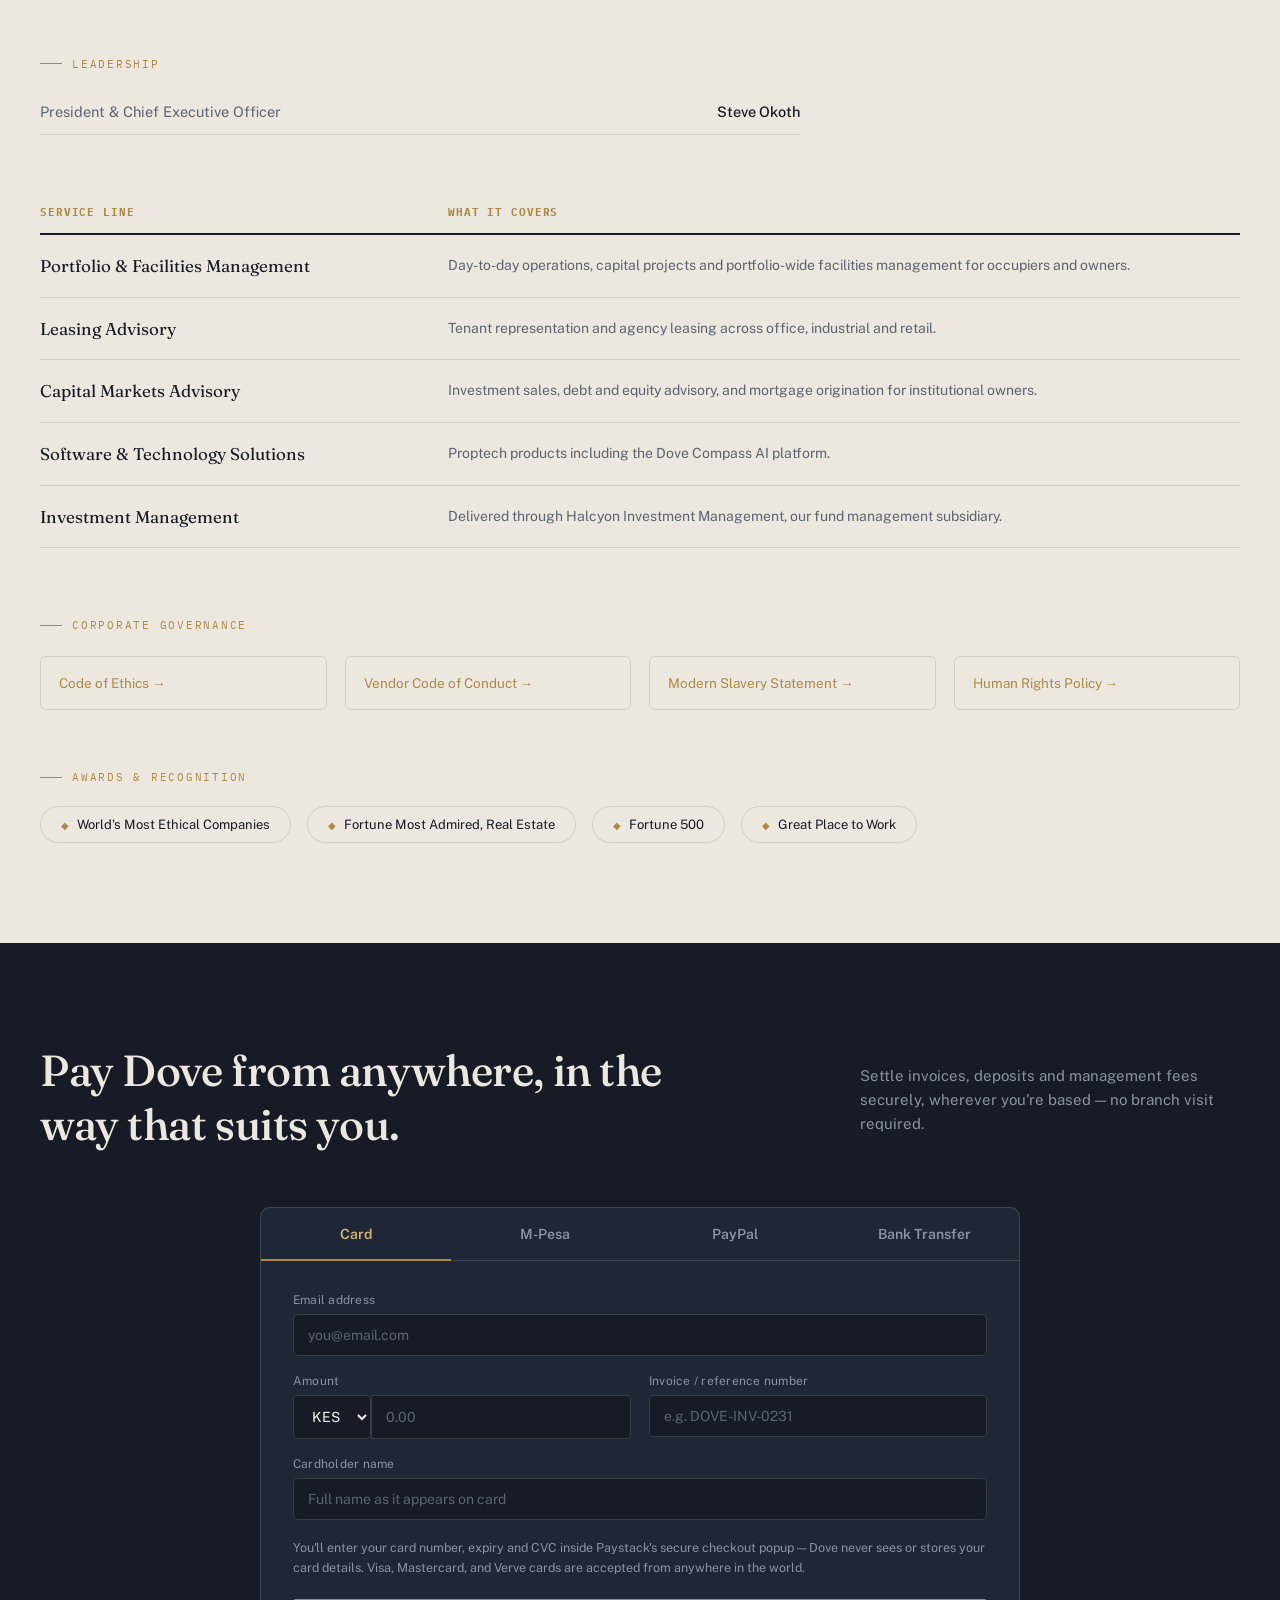
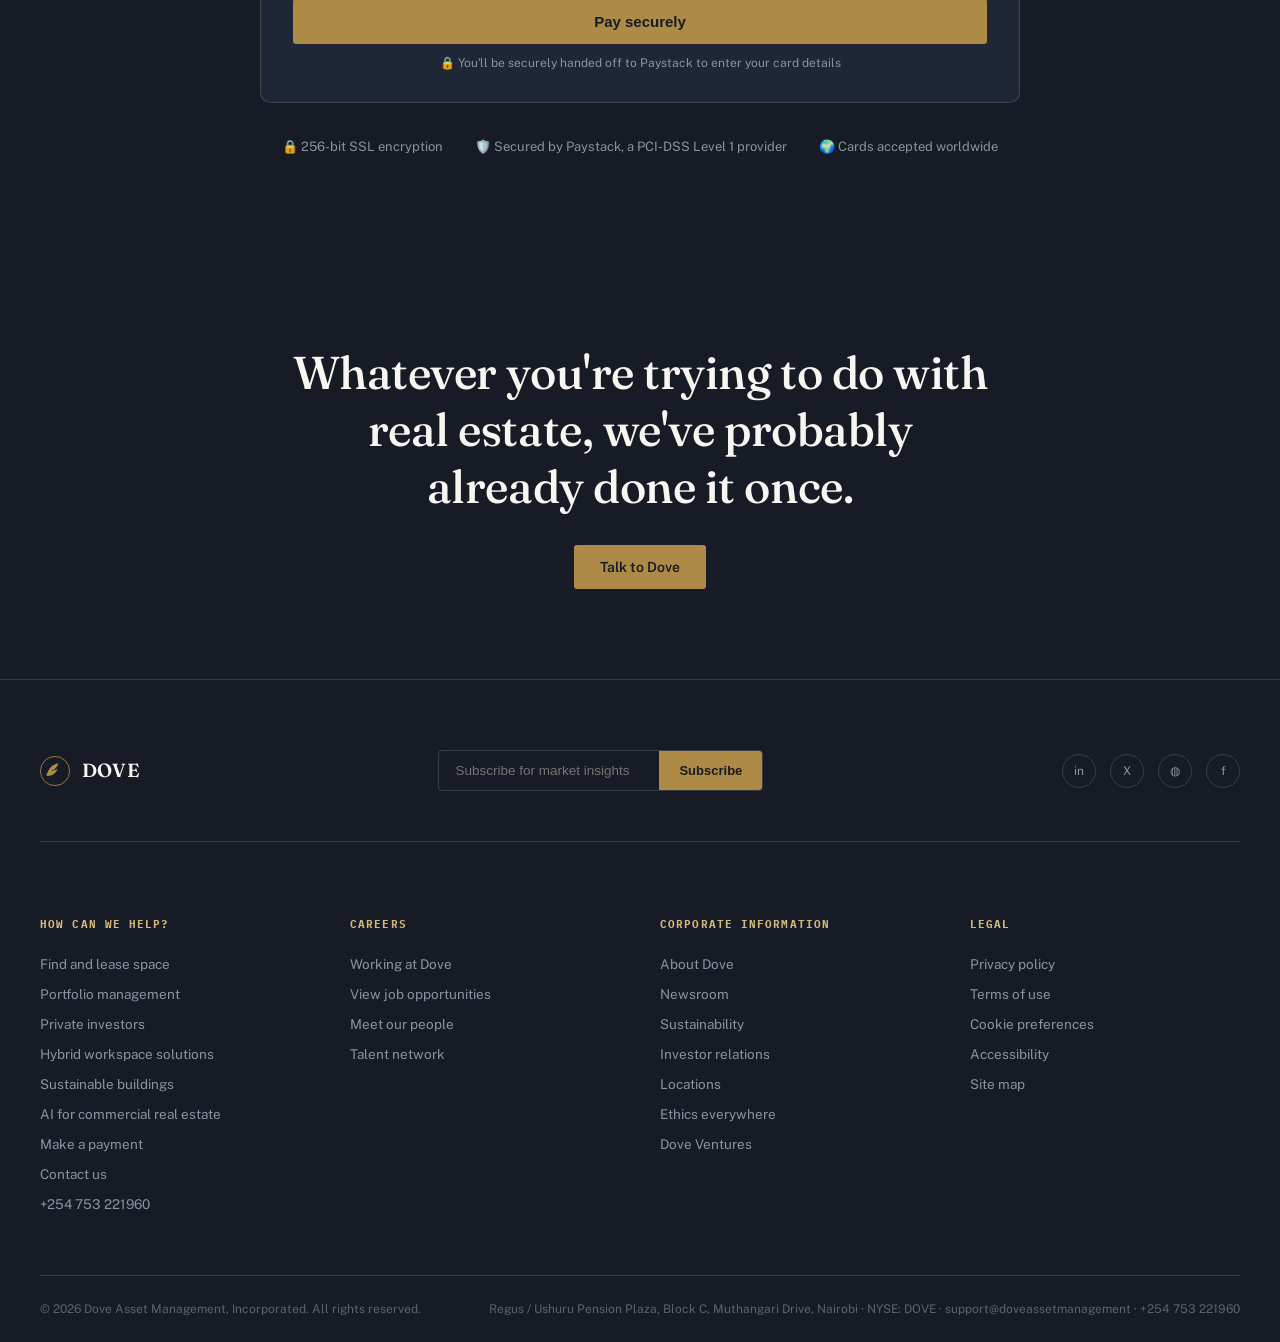
==== commit 1e261bbd: "Add files via upload" ====
--- a/index.html
+++ b/index.html
@@ -564,6 +564,7 @@
           </div>
           <p class="pay-note">You'll enter your card number, expiry and CVC inside Paystack's secure checkout popup — Dove never sees or stores your card details. Visa, Mastercard, and Verve cards are accepted from anywhere in the world.</p>
           <button class="btn-primary pay-submit" type="button" id="paystackCardBtn">Pay securely</button>
+          <div class="pay-secured-by">🔒 You'll be securely handed off to Paystack to enter your card details</div>
         </div>
 
         <!-- MPESA -->
@@ -593,6 +594,7 @@
           </div>
           <p class="pay-note">Processed through Paystack — Dove doesn't see or store your M-Pesa PIN. You'll see a Paystack-linked shortcode on the prompt, not a Dove paybill number; that's expected.</p>
           <button class="btn-primary pay-submit" type="button" id="paystackMpesaBtn">Send M-Pesa prompt</button>
+          <div class="pay-secured-by">🔒 Securely processed by Paystack</div>
         </div>
 
         <!-- PAYPAL -->
--- a/css/style.css
+++ b/css/style.css
@@ -404,7 +404,20 @@
 .pay-amount input{border-radius:0 5px 5px 0;flex:1;}
 
 .pay-note{font-size:12.5px;color:var(--slate-light);line-height:1.55;margin:18px 0 22px;}
-.pay-submit{width:100%;text-align:center;border:none;cursor:pointer;font-size:15px;}
+.pay-submit{width:100%;text-align:center;border:none;cursor:pointer;font-size:15px;position:relative;transition:opacity .2s;}
+.pay-submit:disabled{cursor:wait;opacity:.85;}
+.pay-submit.is-loading{padding-left:40px;}
+.pay-submit.is-loading::before{
+  content:"";position:absolute;left:16px;top:50%;
+  width:16px;height:16px;margin-top:-8px;
+  border:2px solid rgba(22,27,38,.3);border-top-color:var(--ink);
+  border-radius:50%;animation:pay-spin .7s linear infinite;
+}
+@keyframes pay-spin{to{transform:rotate(360deg);}}
+.pay-secured-by{
+  text-align:center;font-size:12px;color:var(--slate-light);margin-top:12px;
+  display:flex;align-items:center;justify-content:center;gap:6px;
+}
 
 .mpesa-steps{display:flex;flex-direction:column;gap:12px;}
 .mpesa-step{display:flex;gap:14px;align-items:flex-start;font-size:14px;color:var(--stone);line-height:1.5;}
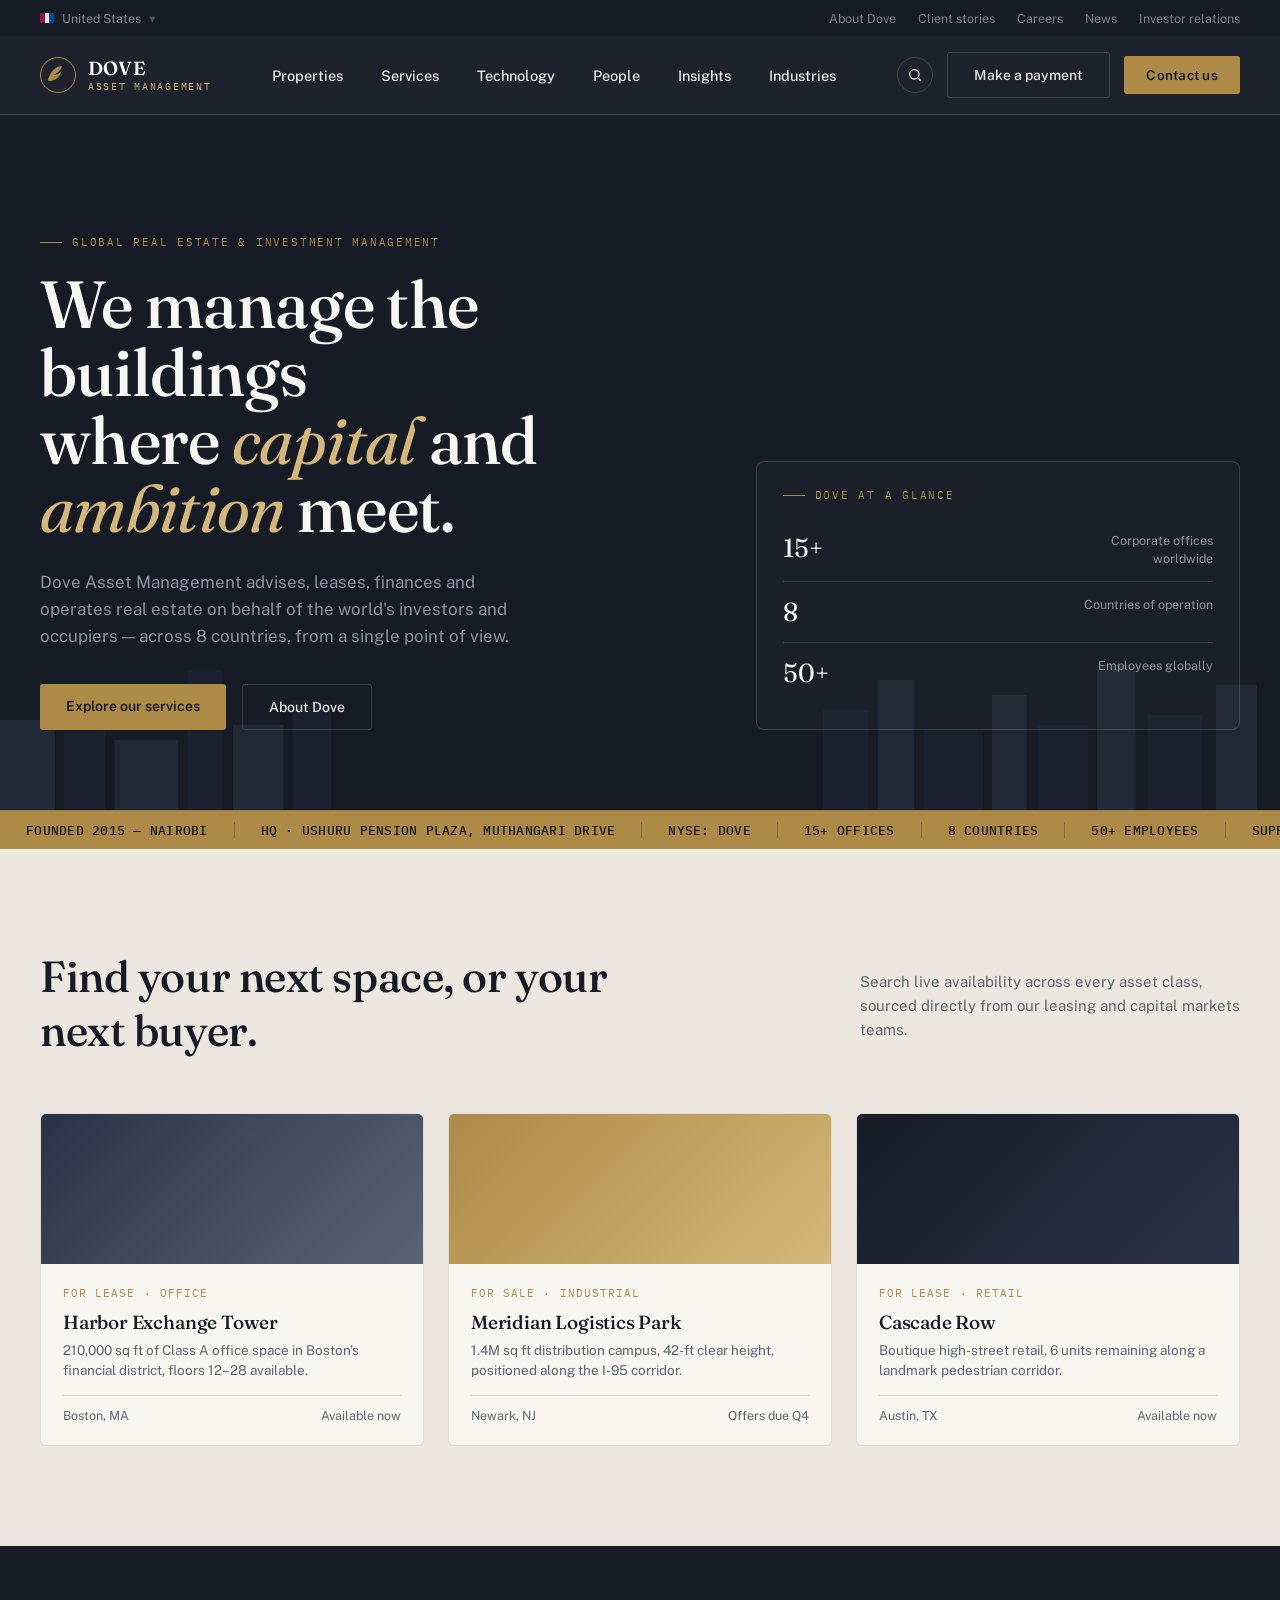
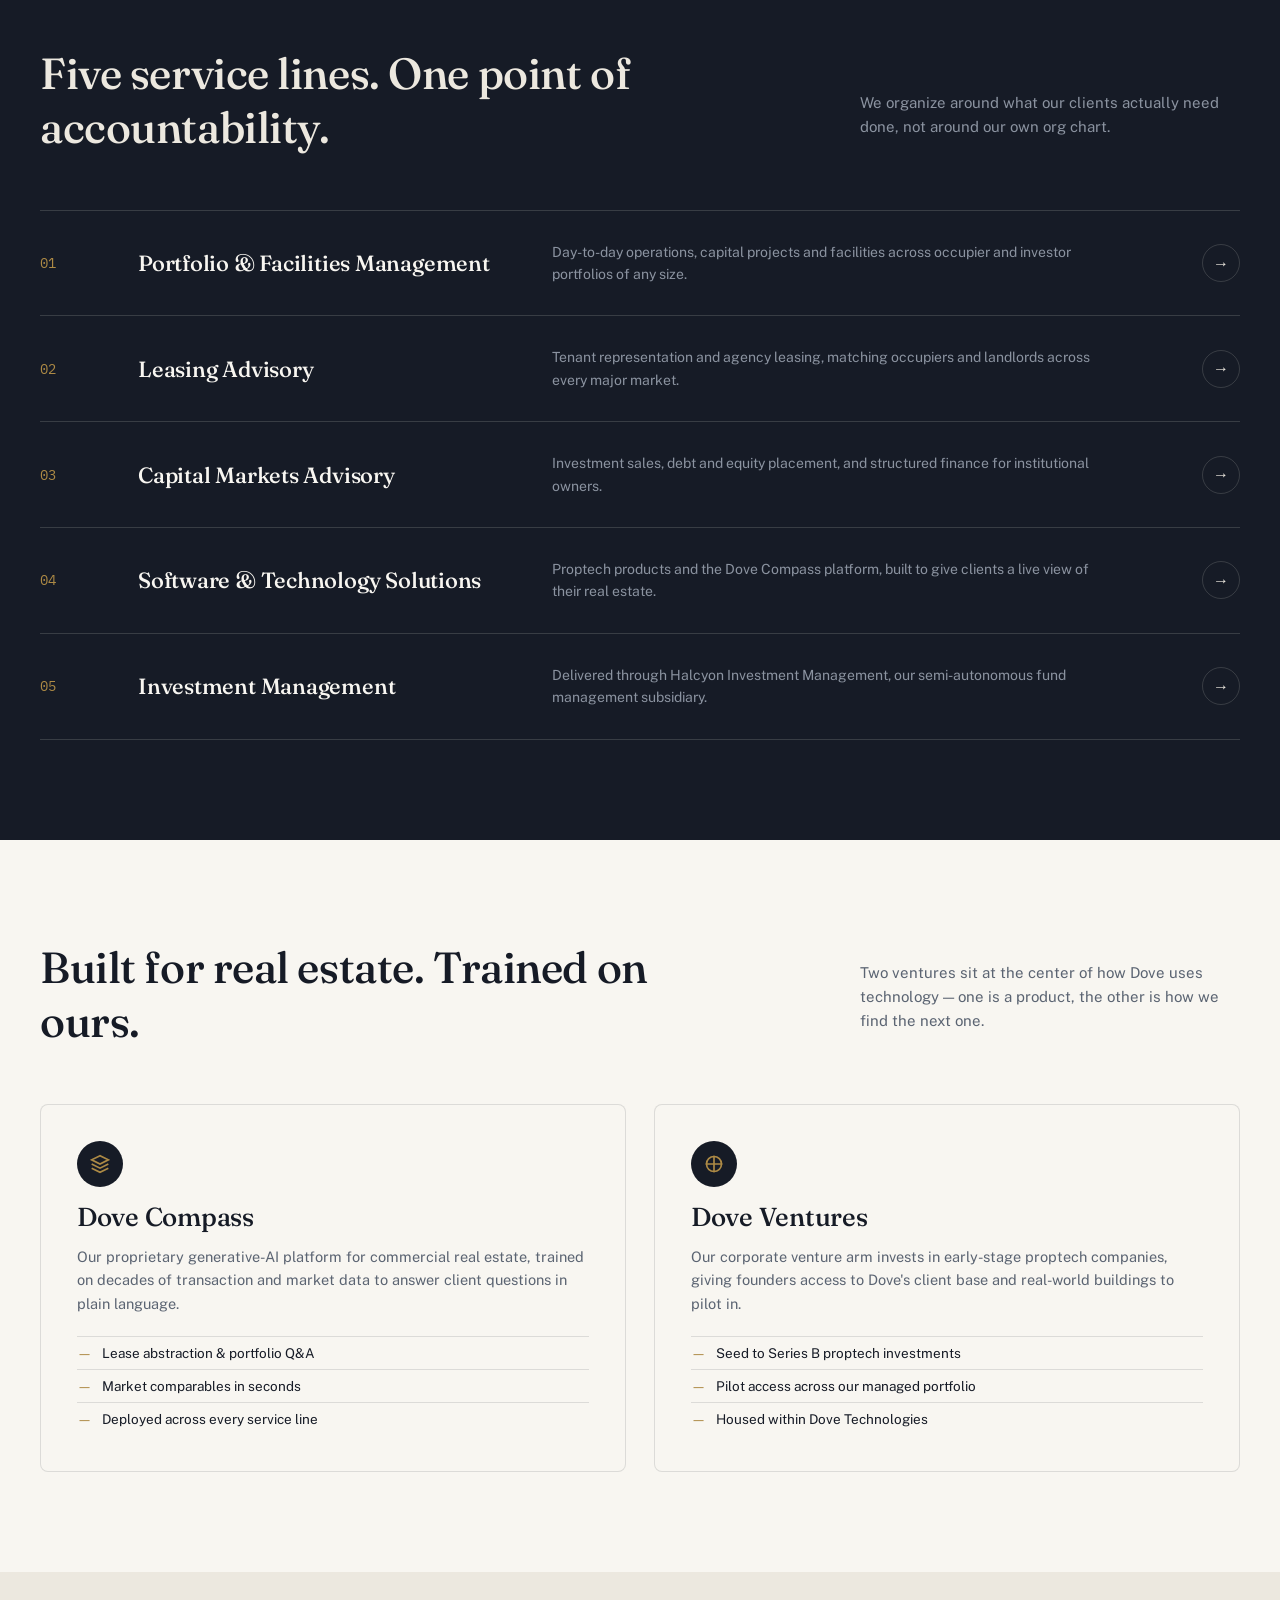
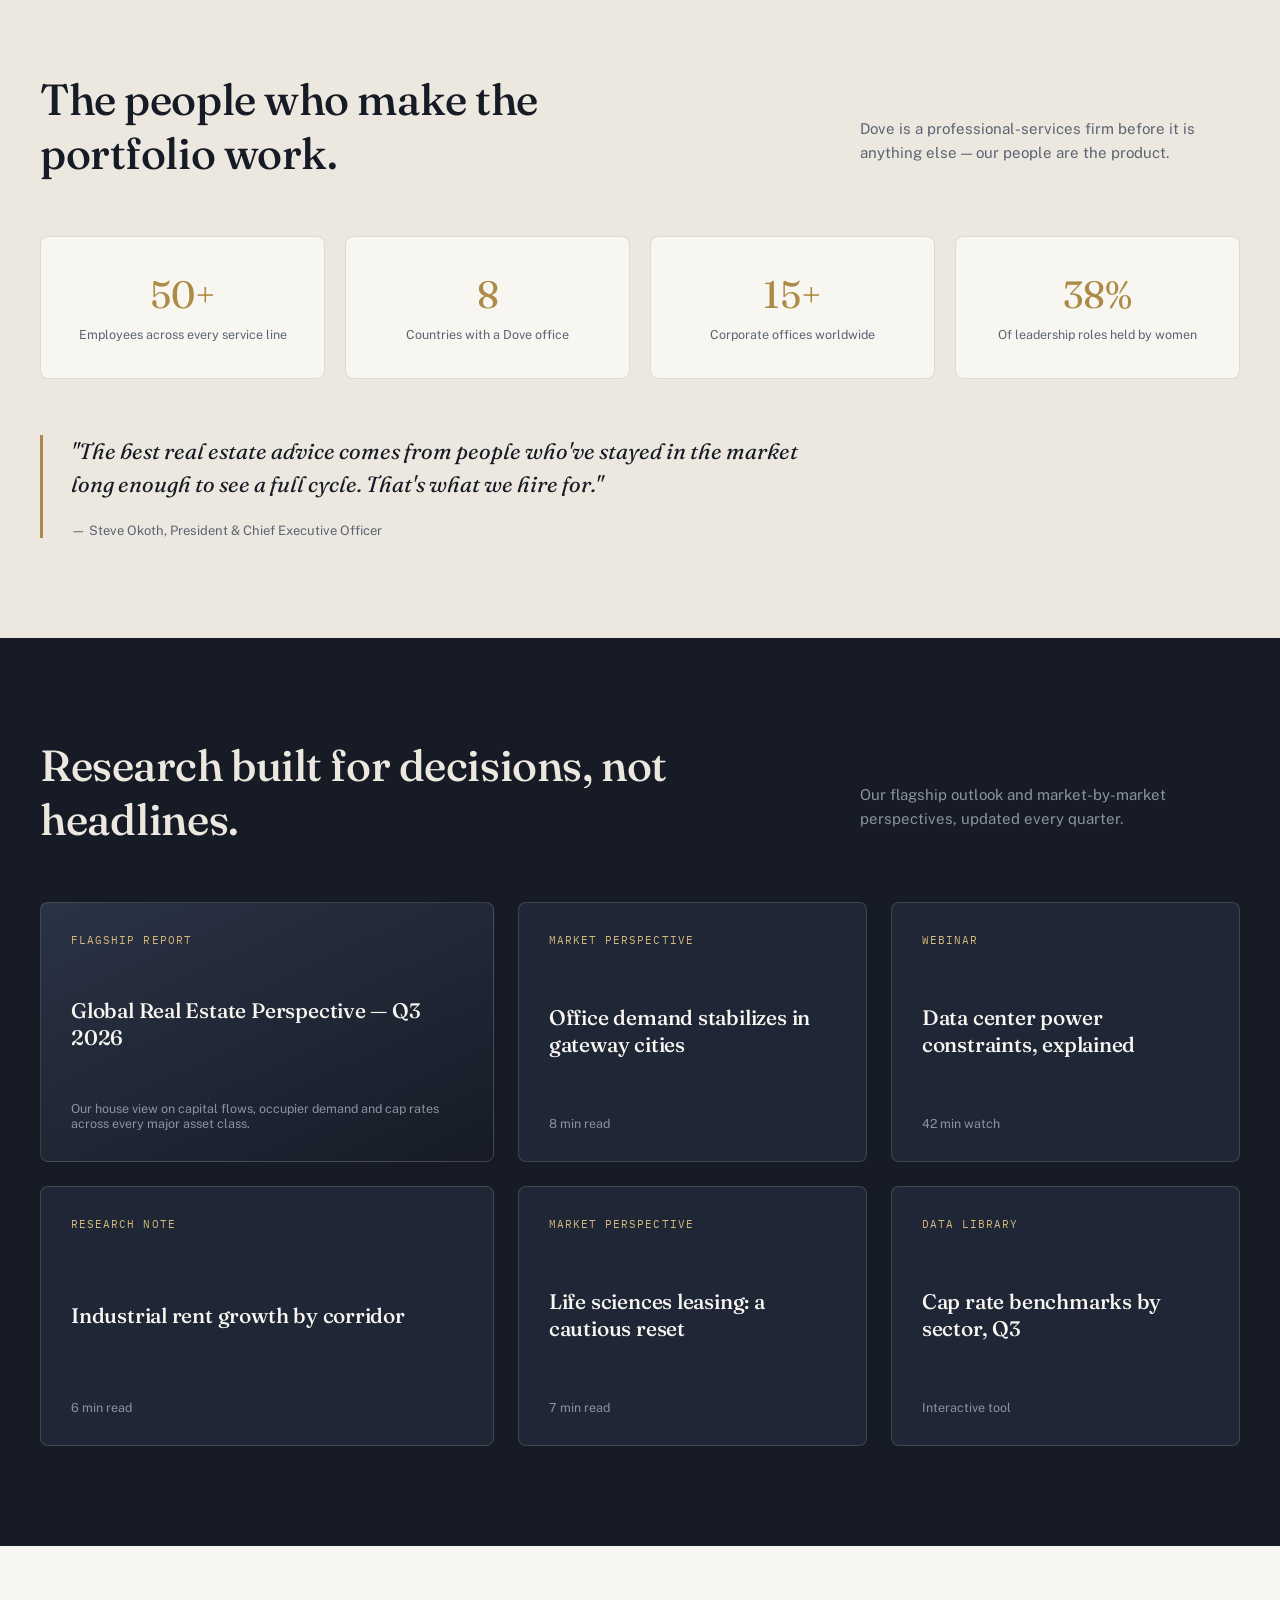
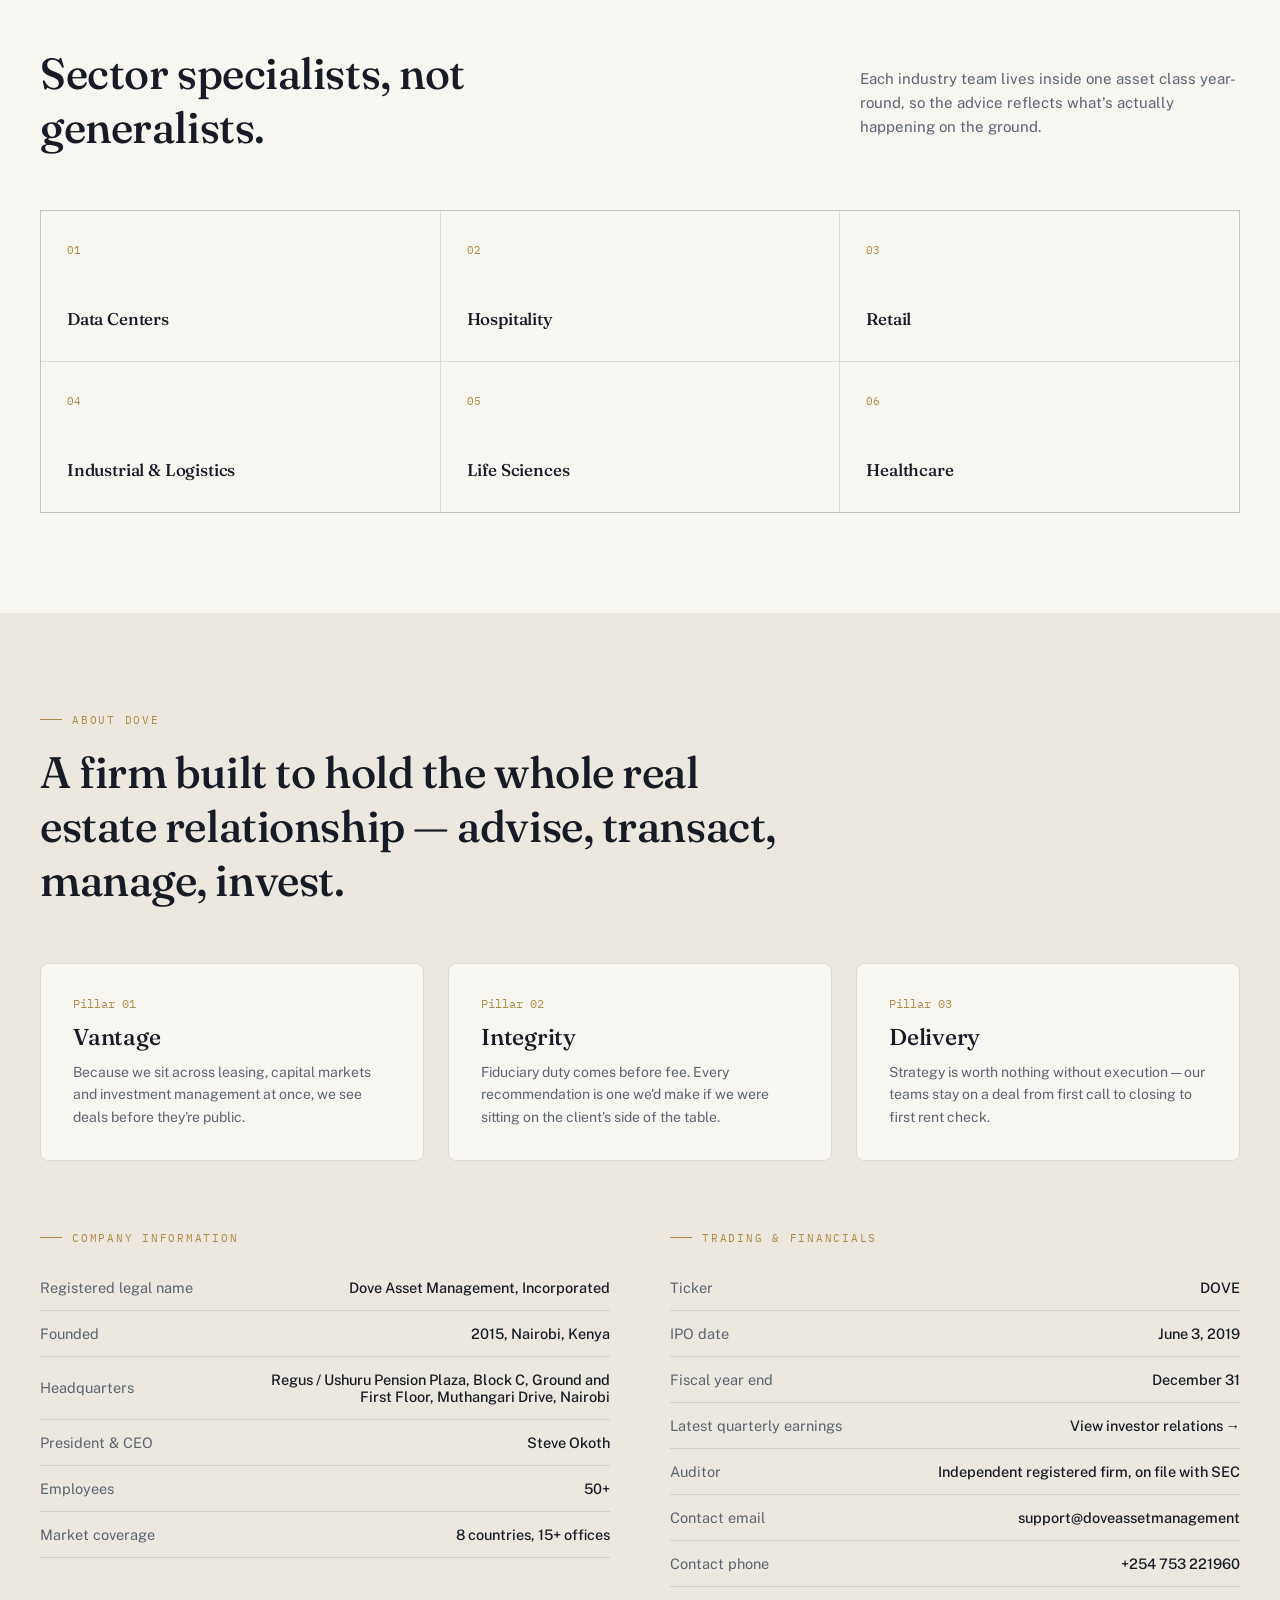
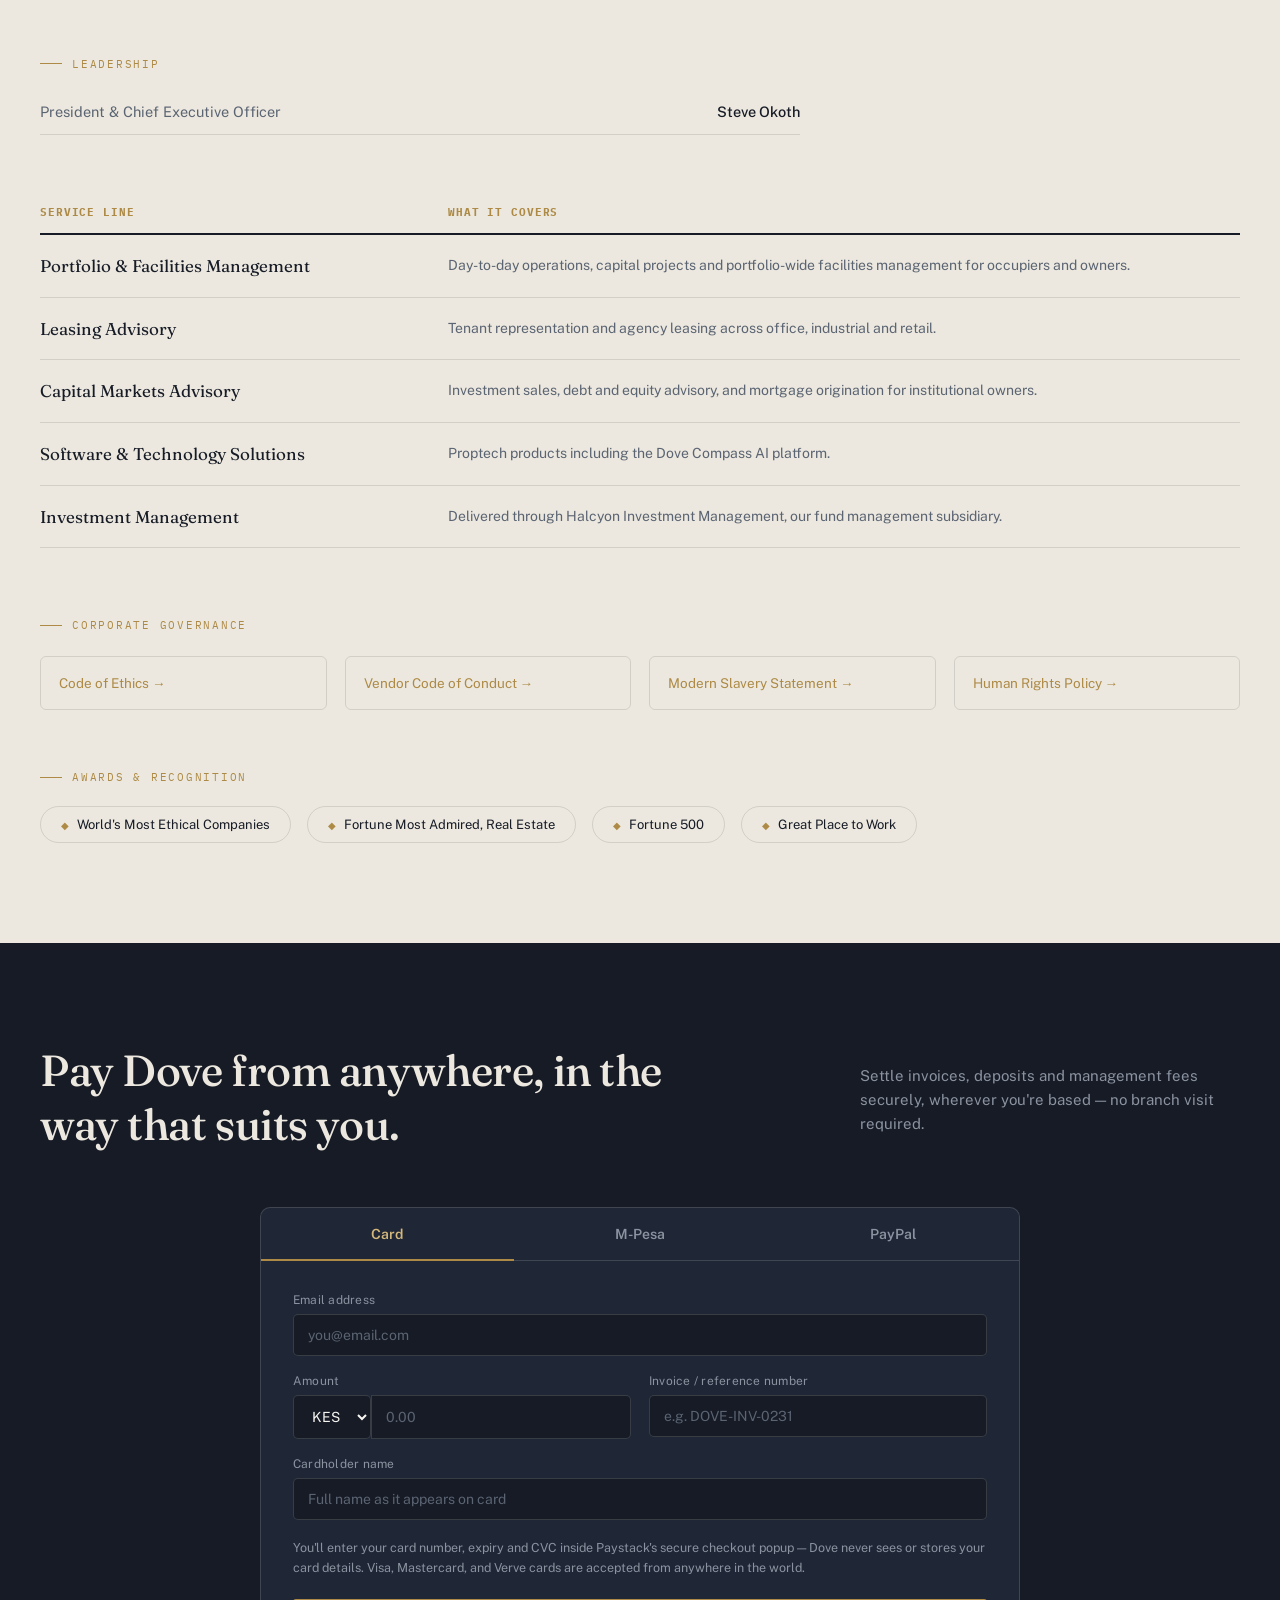
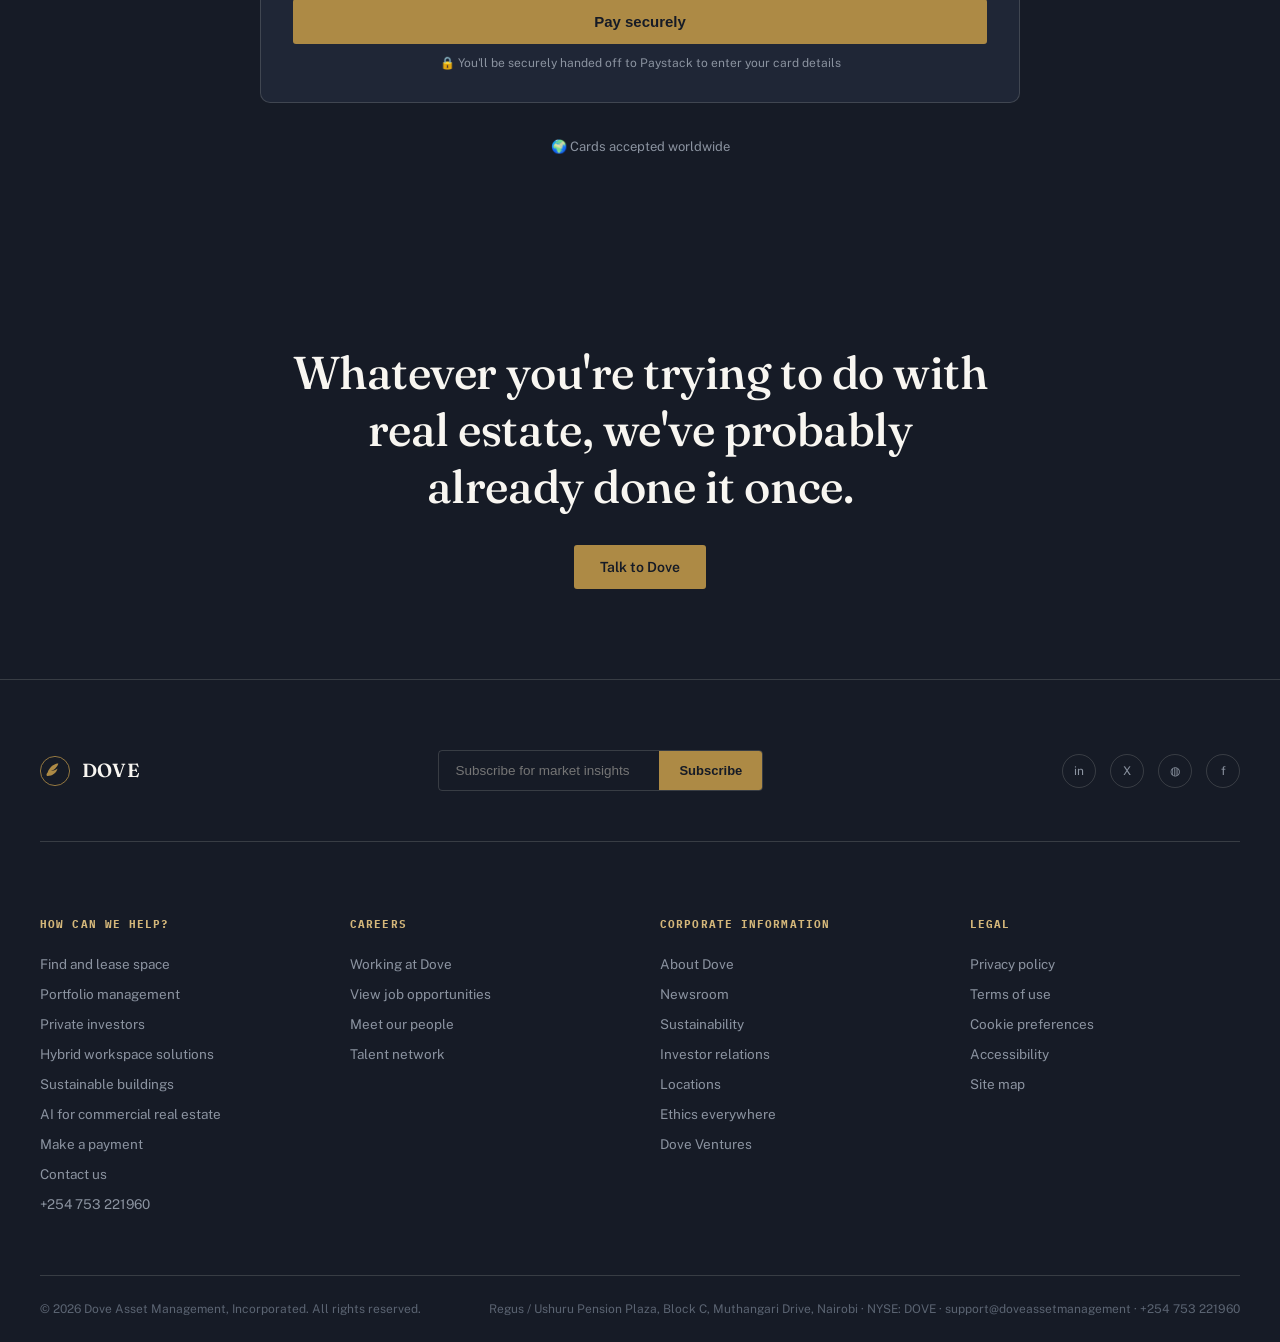
==== commit cfe652e5: "Add files via upload" ====
--- a/index.html
+++ b/index.html
@@ -515,10 +515,10 @@
 </section>
 
 <!-- ============ PAYMENTS ============ -->
-<!-- DEVELOPER NOTE: Bank transfer details below are real (Cooperative Bank of
-     Kenya). Card and M-Pesa are wired to Paystack's Inline checkout in
-     js/script.js — replace PAYSTACK_PUBLIC_KEY there with your real key.
-     PayPal is still a placeholder. See README.md → "Wiring up real payments". -->
+<!-- DEVELOPER NOTE: Bank Transfer tab was removed at the client's request
+     (Sept 2026) for privacy reasons. Card and M-Pesa are live via Paystack's
+     Inline checkout in js/script.js (PAYSTACK_PUBLIC_KEY is set to the live
+     key). PayPal is still a placeholder. See README.md for details. -->
 <section class="dark" id="payments">
   <div class="wrap">
     <div class="section-head reveal">
@@ -531,7 +531,6 @@
         <button class="pay-tab active" data-tab="card" role="tab" aria-selected="true">Card</button>
         <button class="pay-tab" data-tab="mpesa" role="tab" aria-selected="false">M-Pesa</button>
         <button class="pay-tab" data-tab="paypal" role="tab" aria-selected="false">PayPal</button>
-        <button class="pay-tab" data-tab="bank" role="tab" aria-selected="false">Bank Transfer</button>
       </div>
 
       <div class="pay-panels">
@@ -619,26 +618,10 @@
           </div>
         </div>
 
-        <!-- BANK TRANSFER -->
-        <div class="pay-panel" data-panel="bank">
-          <div class="bank-grid">
-            <div class="bank-row"><span>Account name</span><strong>DOVE ASSET MANAGEMENT</strong> <button class="copy-btn" data-copy="DOVE ASSET MANAGEMENT">Copy</button></div>
-            <div class="bank-row"><span>Bank</span><strong>Cooperative Bank of Kenya</strong></div>
-            <div class="bank-row"><span>Branch</span><strong>Kangemi Branch</strong></div>
-            <div class="bank-row"><span>Account number</span><strong class="mono">01192763735500</strong> <button class="copy-btn" data-copy="01192763735500">Copy</button></div>
-            <div class="bank-row"><span>Bank code</span><strong class="mono">11000</strong></div>
-            <div class="bank-row"><span>SWIFT / BIC</span><strong class="mono">KCOOKENA</strong> <button class="copy-btn" data-copy="KCOOKENA">Copy</button></div>
-            <div class="bank-row"><span>Reference</span><strong>Your invoice number</strong></div>
-          </div>
-          <p class="pay-note">International transfers usually clear in 1–3 business days. Please email your payment slip to <a href="mailto:support@doveassetmanagement" style="color:var(--brass-light);">support@doveassetmanagement</a> so we can match it to your account.</p>
-        </div>
-
       </div>
     </div>
 
     <div class="pay-trust reveal">
-      <div class="pay-trust-item">🔒 256-bit SSL encryption</div>
-      <div class="pay-trust-item">🛡️ Secured by Paystack, a PCI-DSS Level 1 provider</div>
       <div class="pay-trust-item">🌍 Cards accepted worldwide</div>
     </div>
   </div>
--- a/css/style.css
+++ b/css/style.css
@@ -450,7 +450,7 @@
 
 @media(max-width:600px){
   .pay-tabs{flex-wrap:wrap;}
-  .pay-tab{flex:1 1 50%;font-size:13px;padding:14px 8px;}
+  .pay-tab{flex:1;font-size:12.5px;padding:14px 6px;}
   .pay-grid{grid-template-columns:1fr;}
   .pay-panels{padding:24px 20px;}
 }
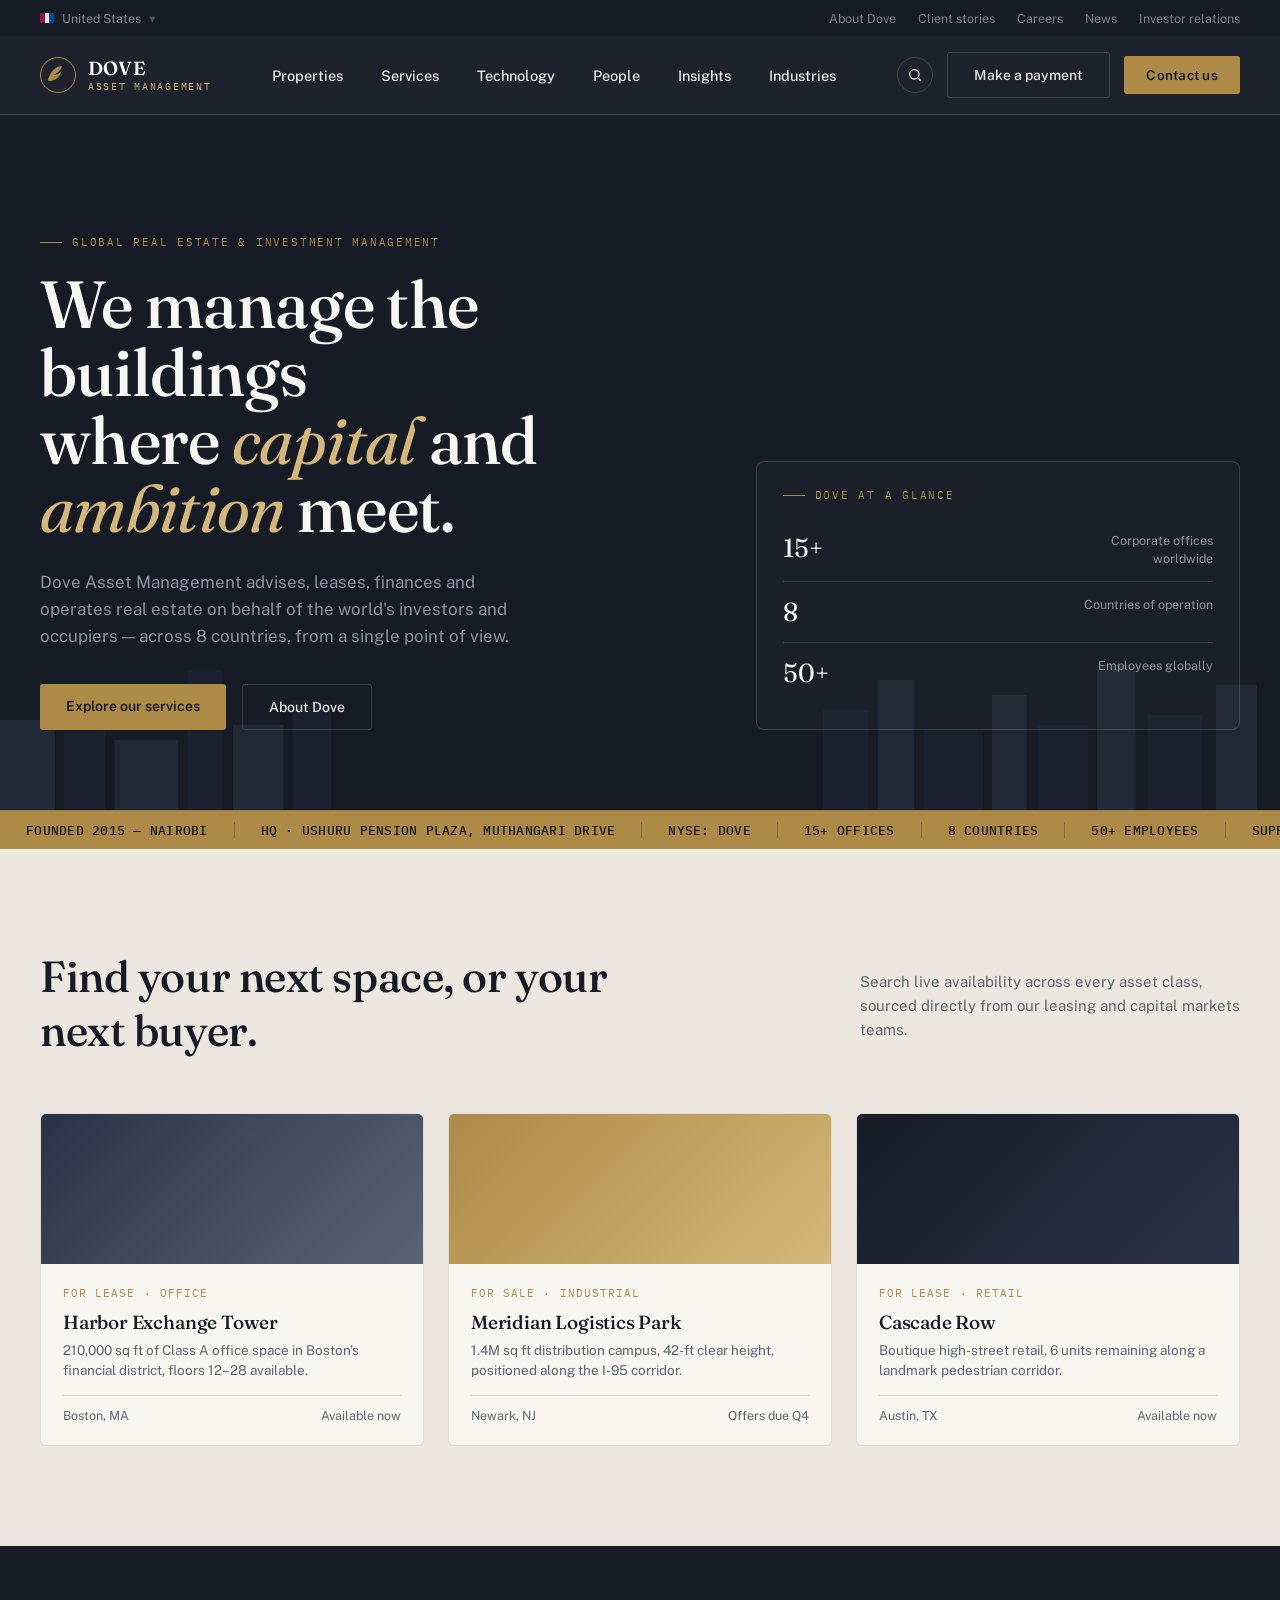
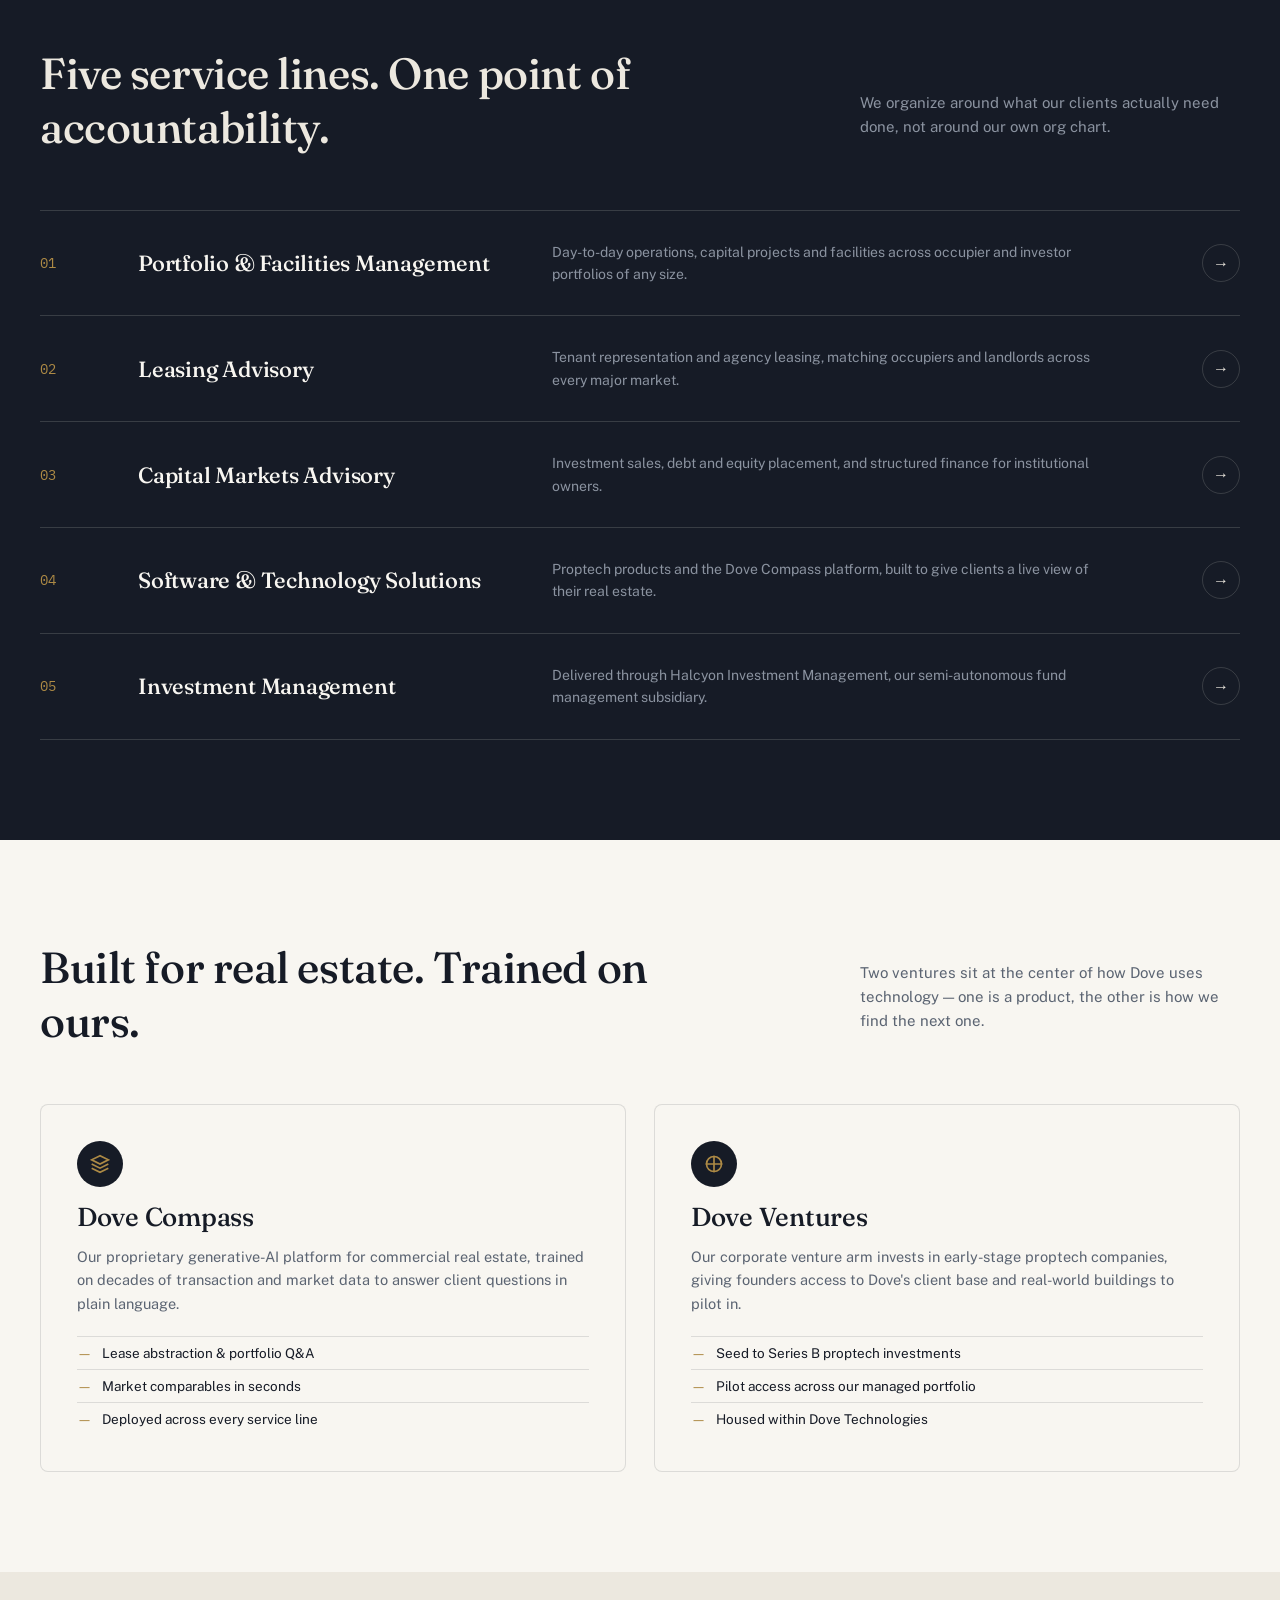
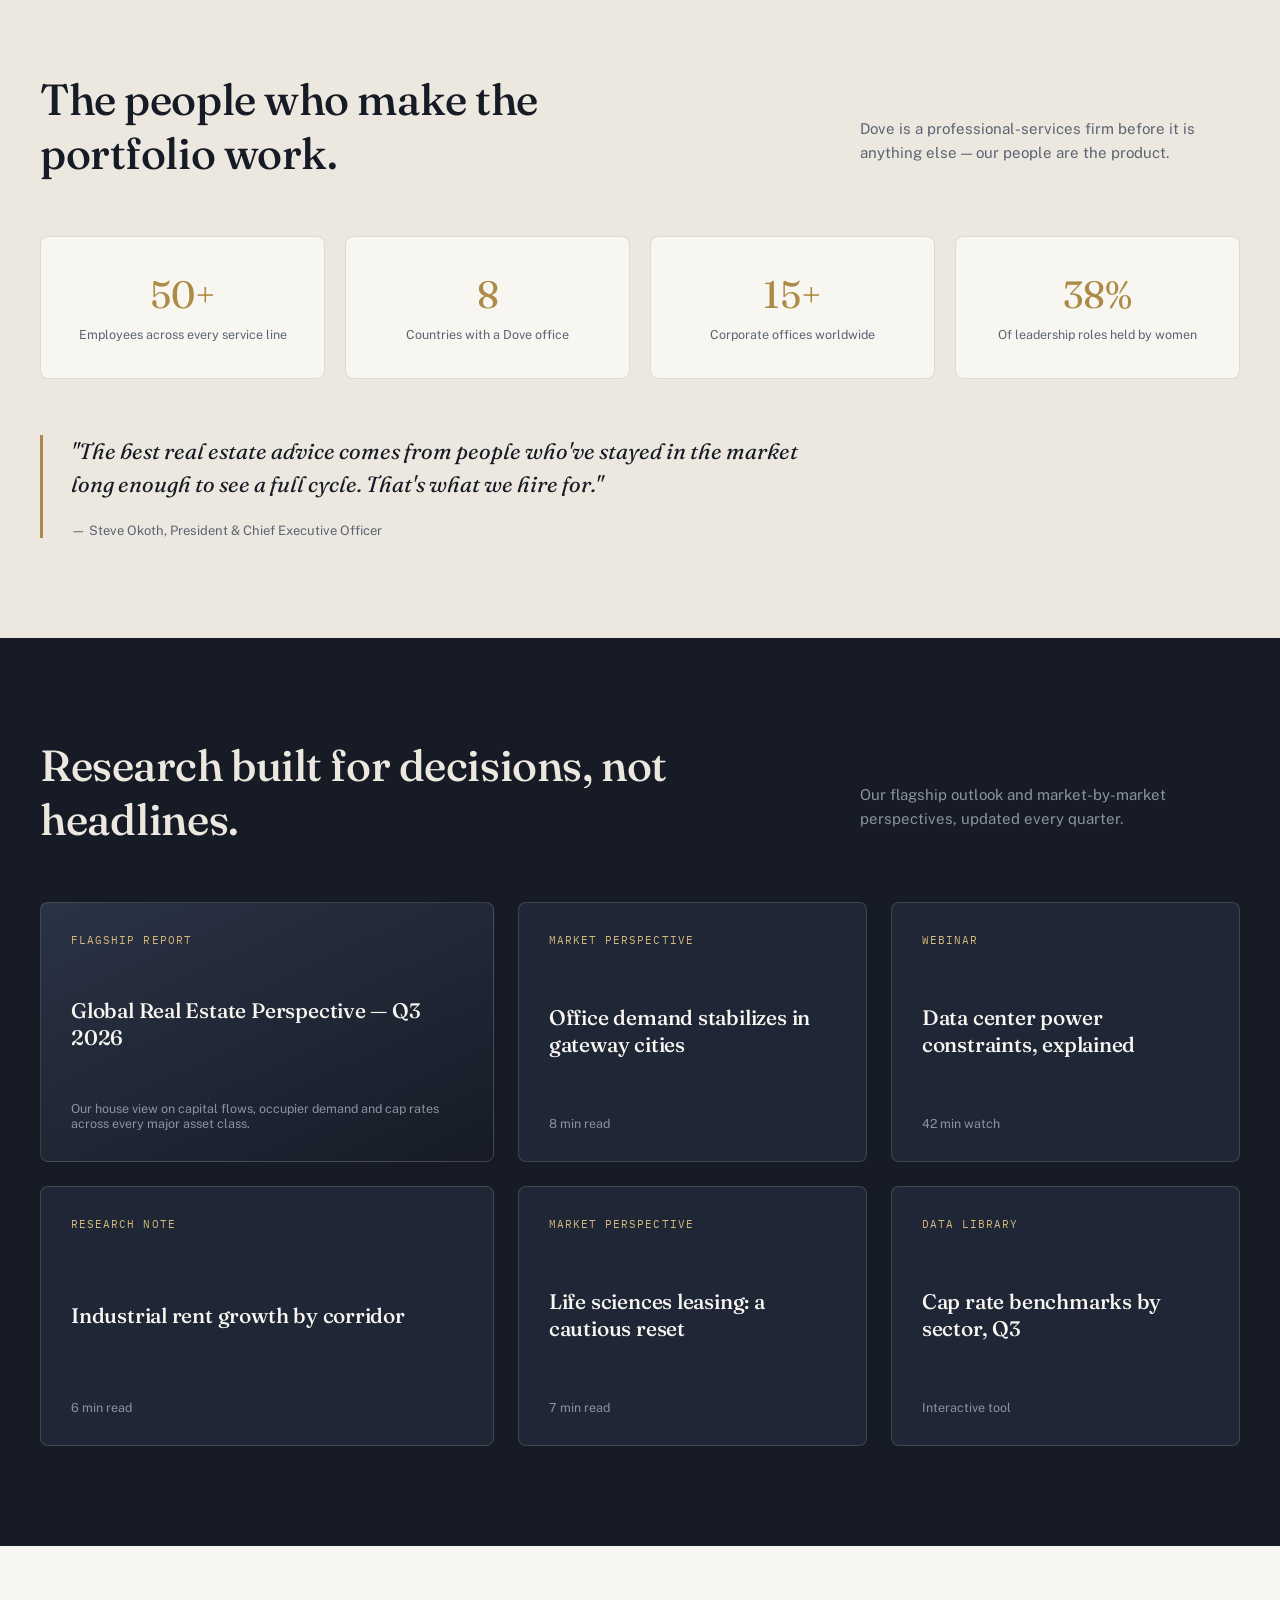
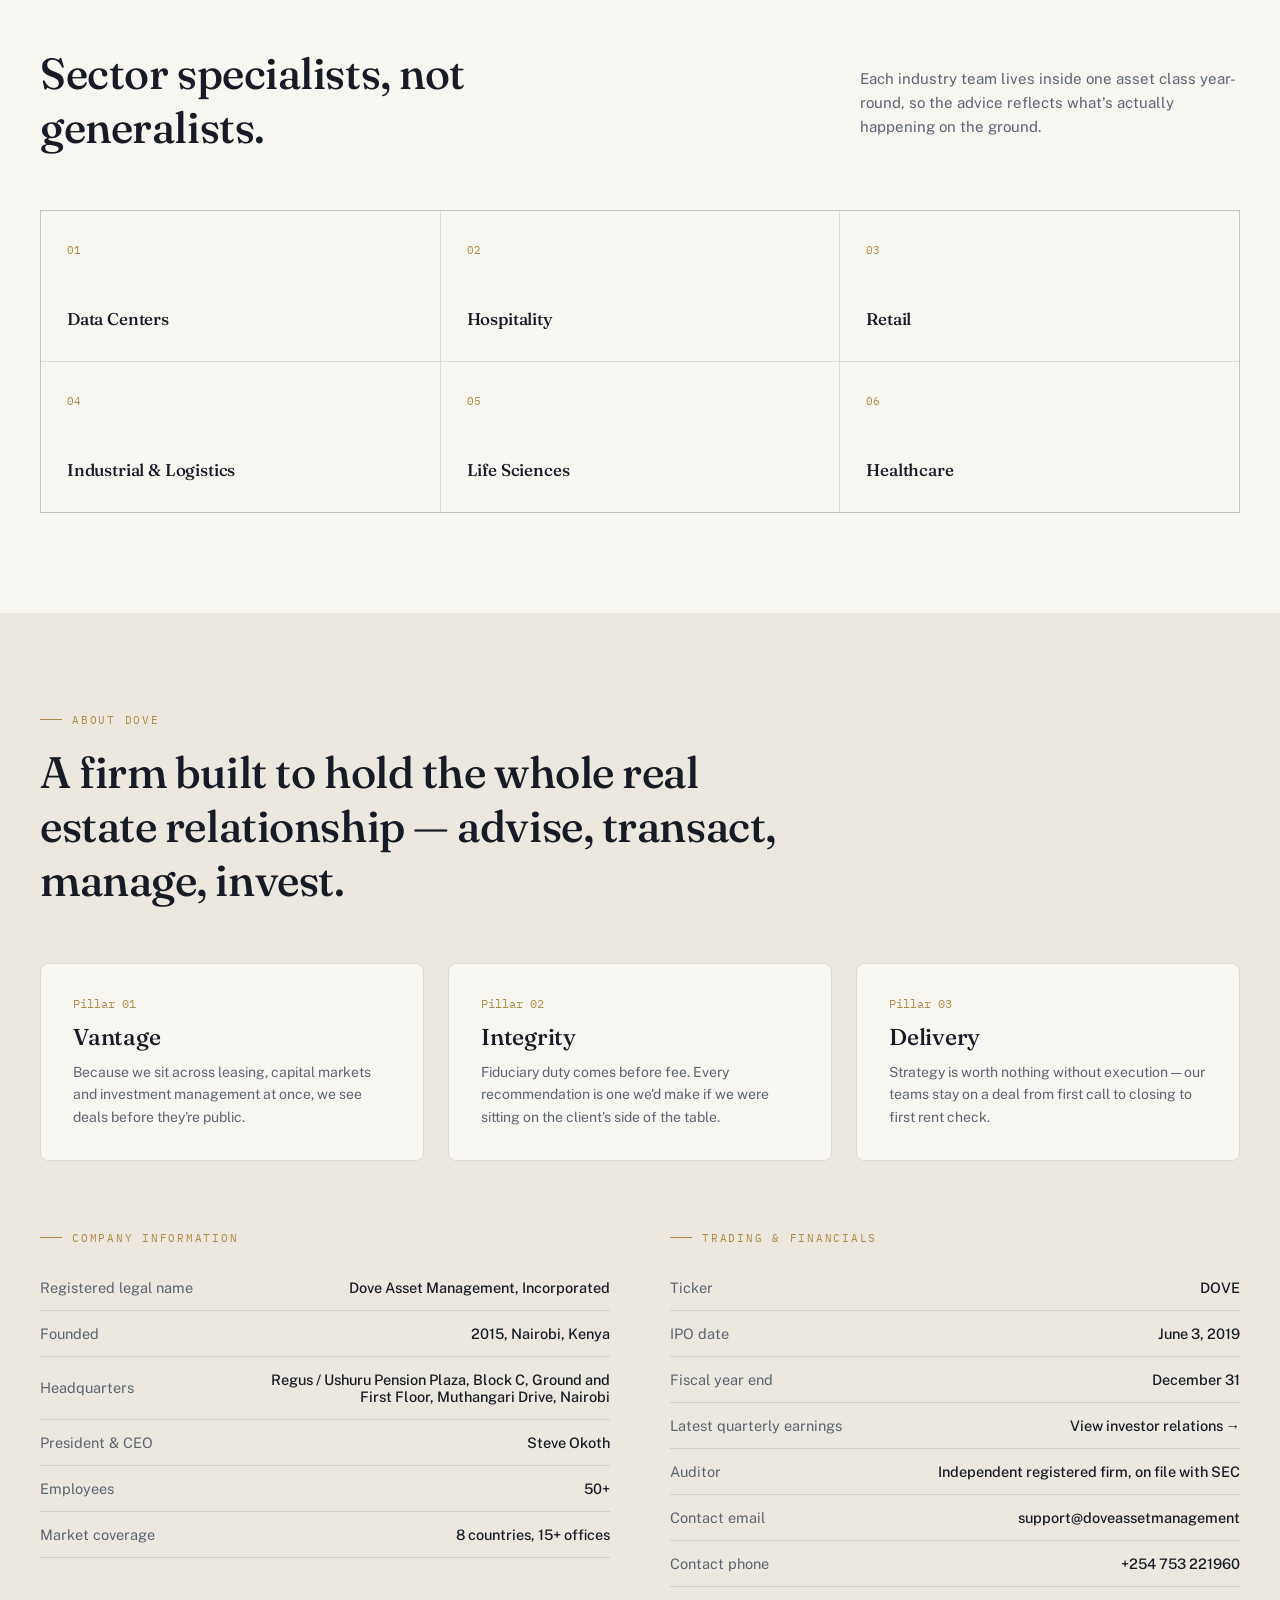
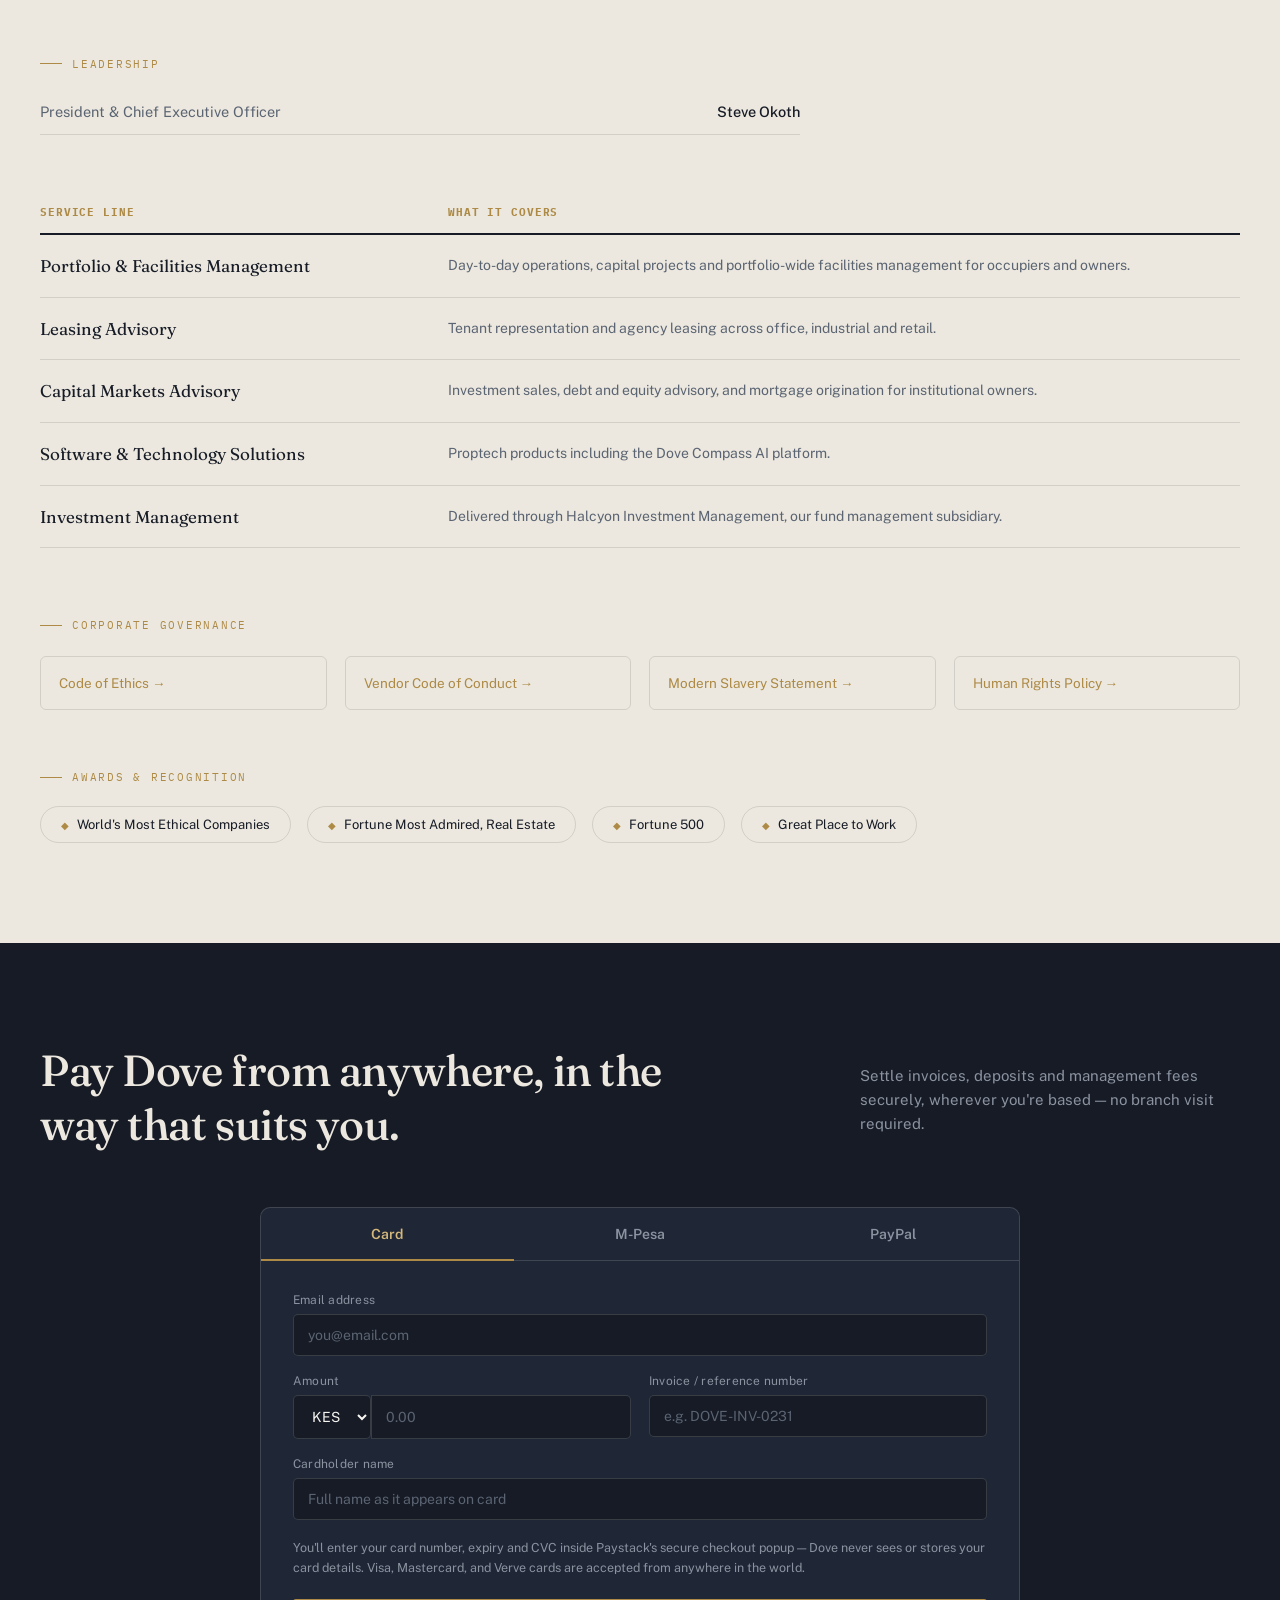
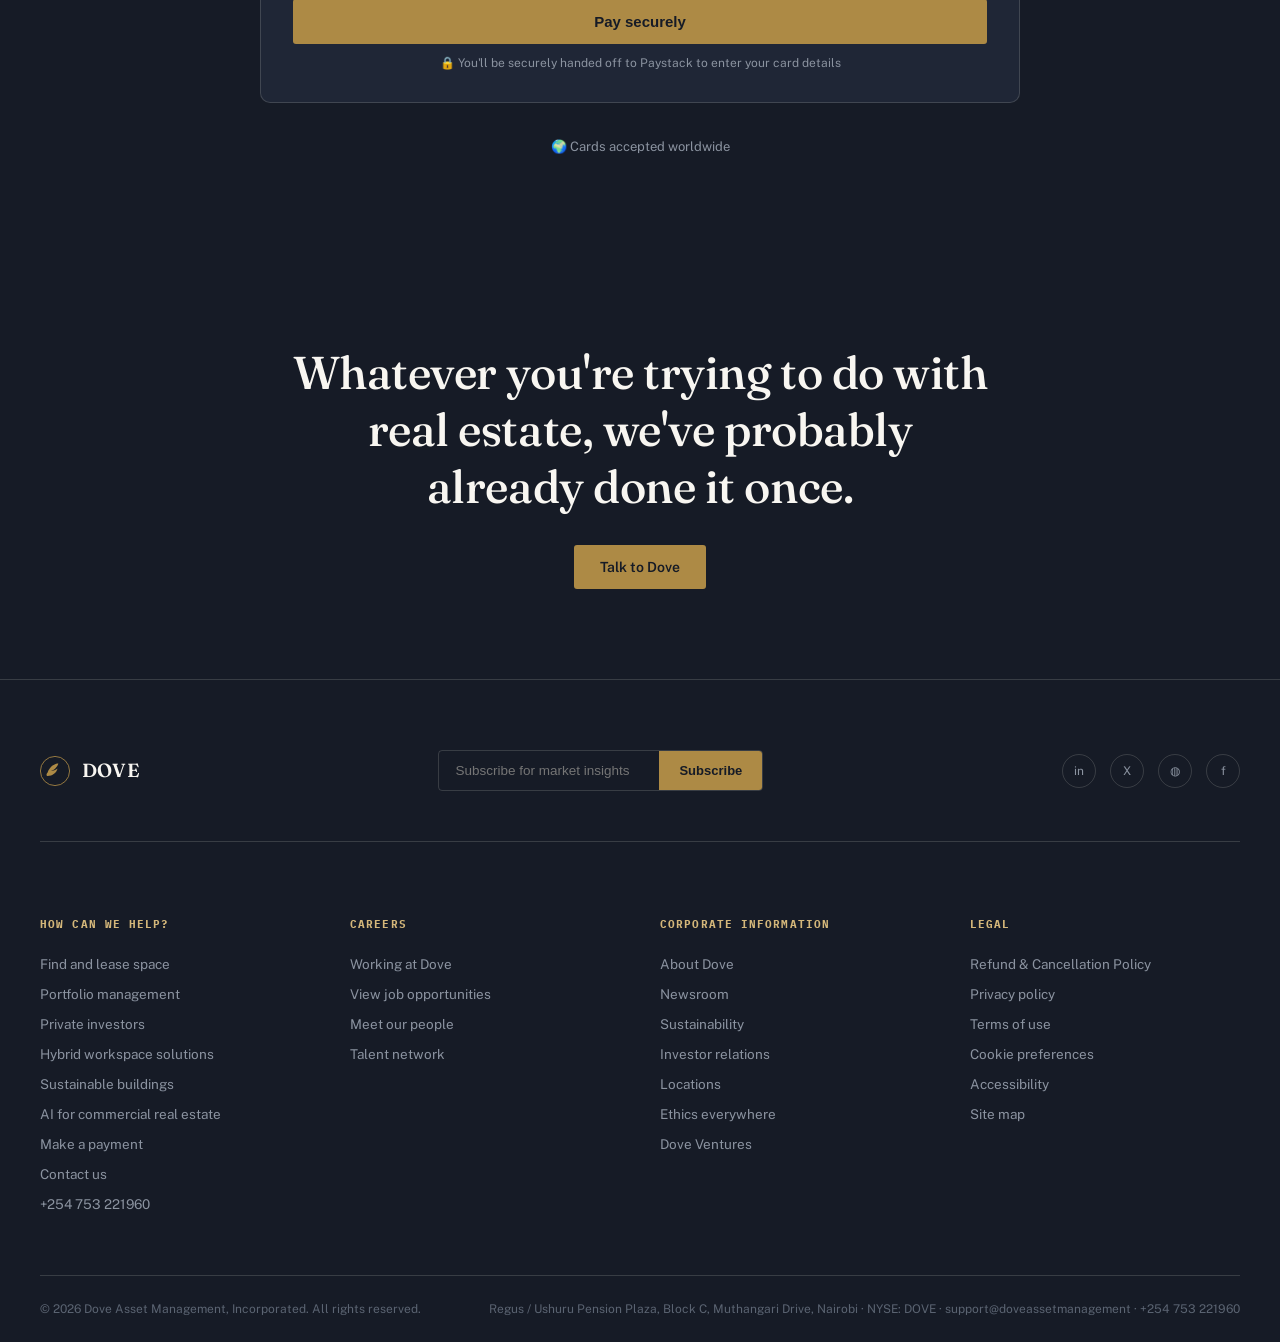
==== commit f5dd41e2: "Add files via upload" ====
--- a/index.html
+++ b/index.html
@@ -697,6 +697,7 @@
       <div>
         <h5>Legal</h5>
         <ul>
+          <li><a href="refund-policy.html">Refund &amp; Cancellation Policy</a></li>
           <li><a href="#">Privacy policy</a></li>
           <li><a href="#">Terms of use</a></li>
           <li><a href="#">Cookie preferences</a></li>
